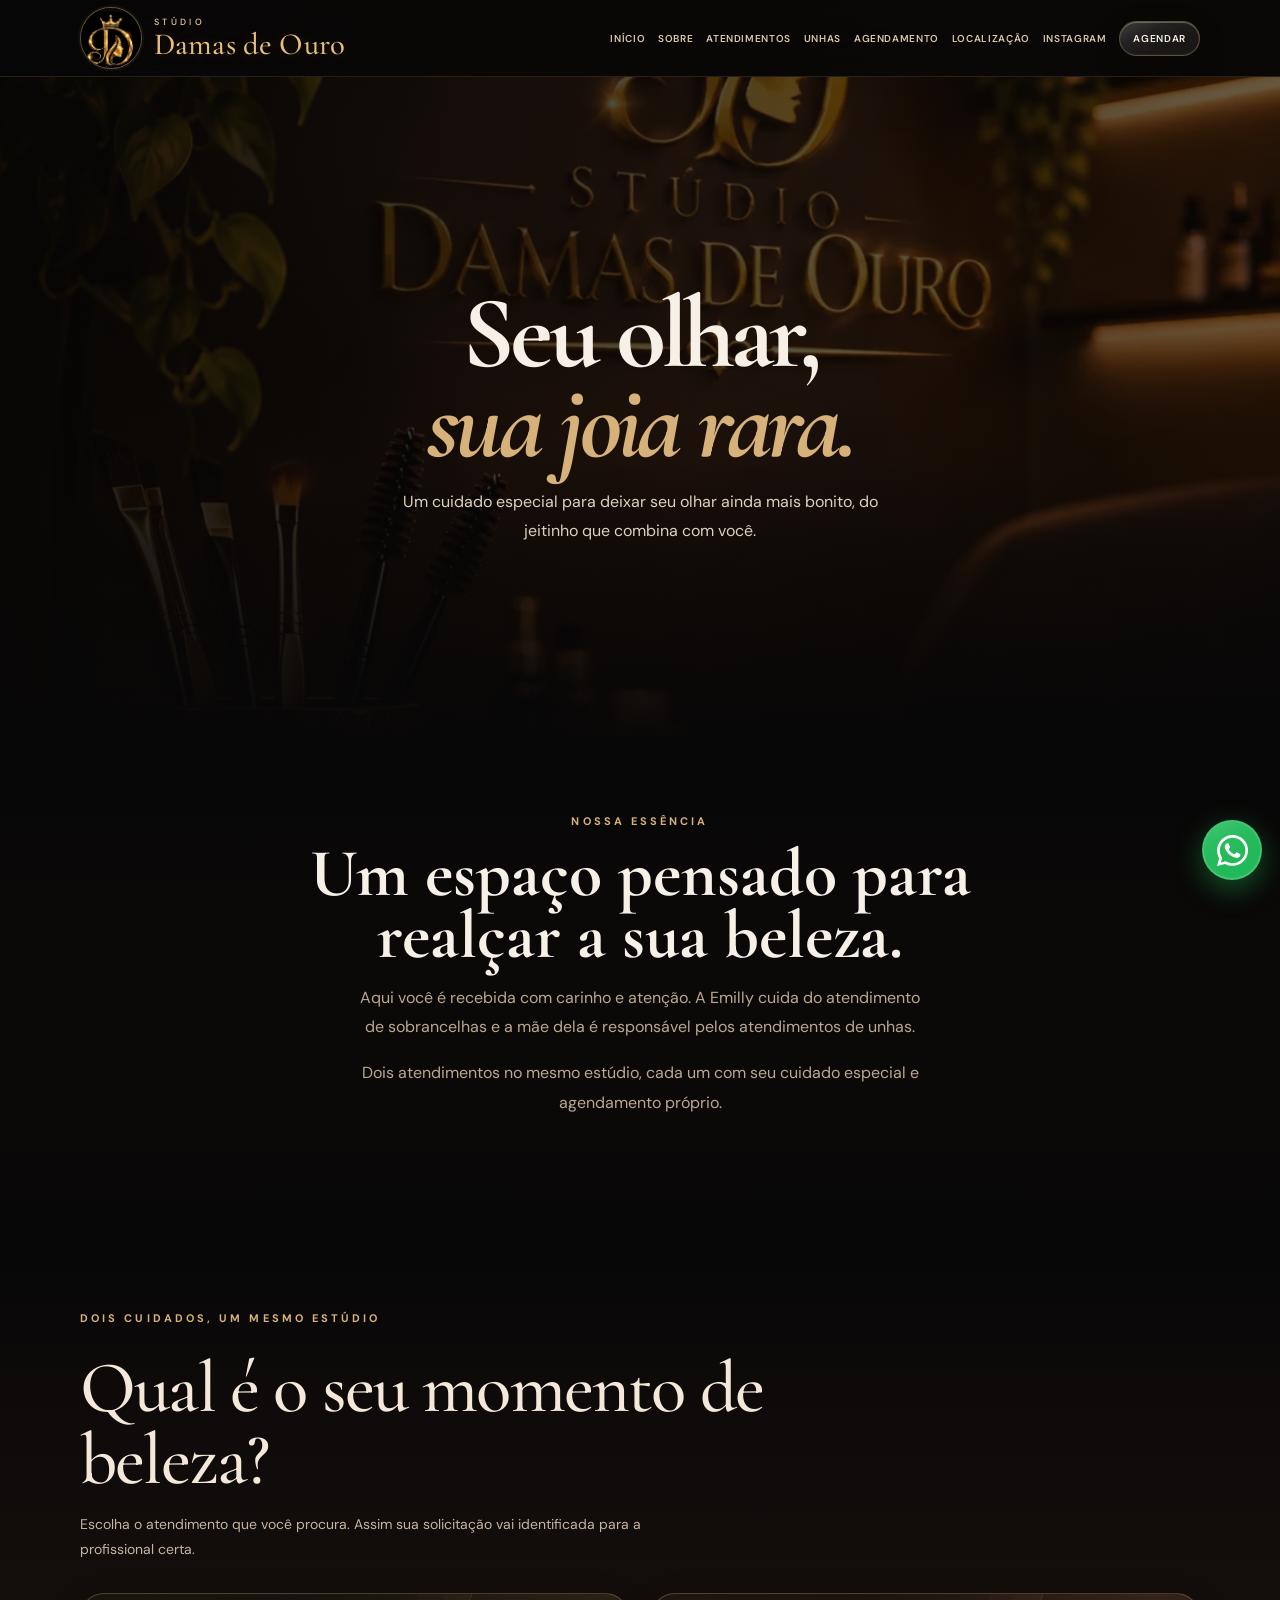
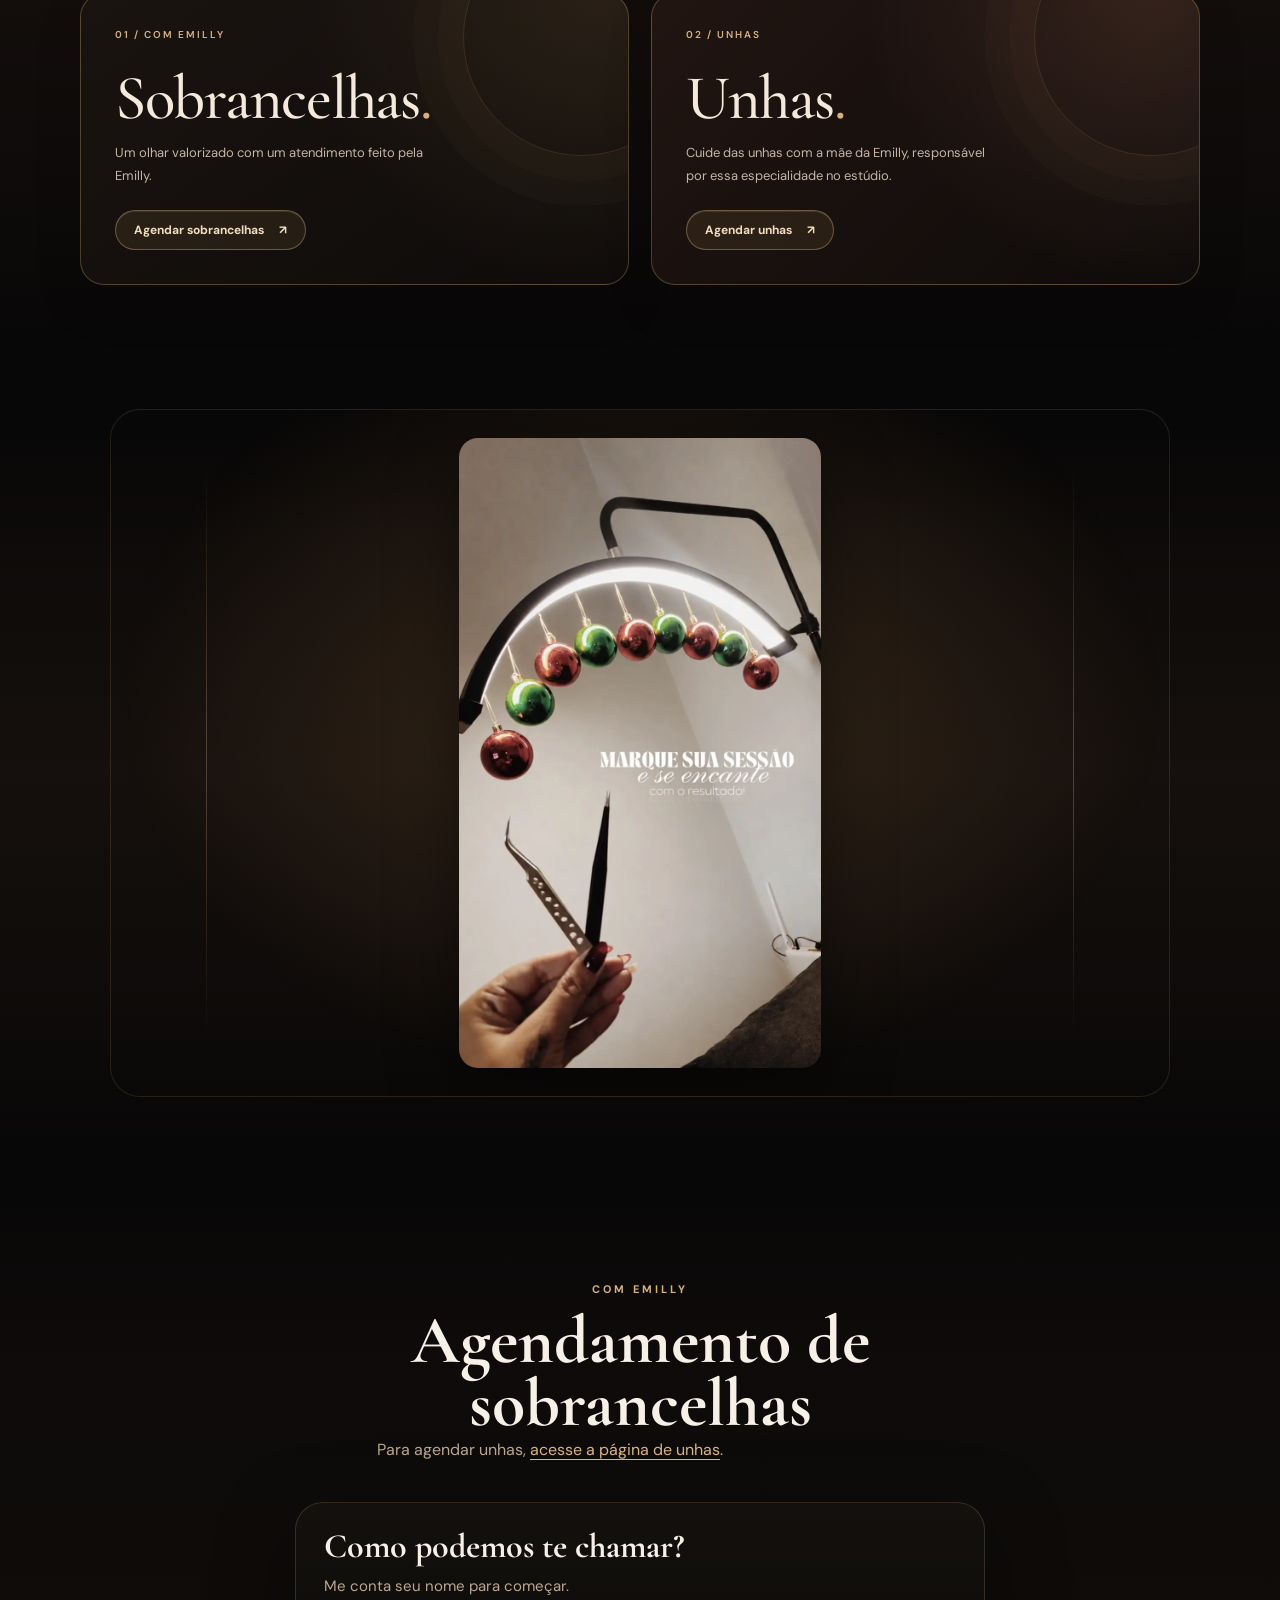
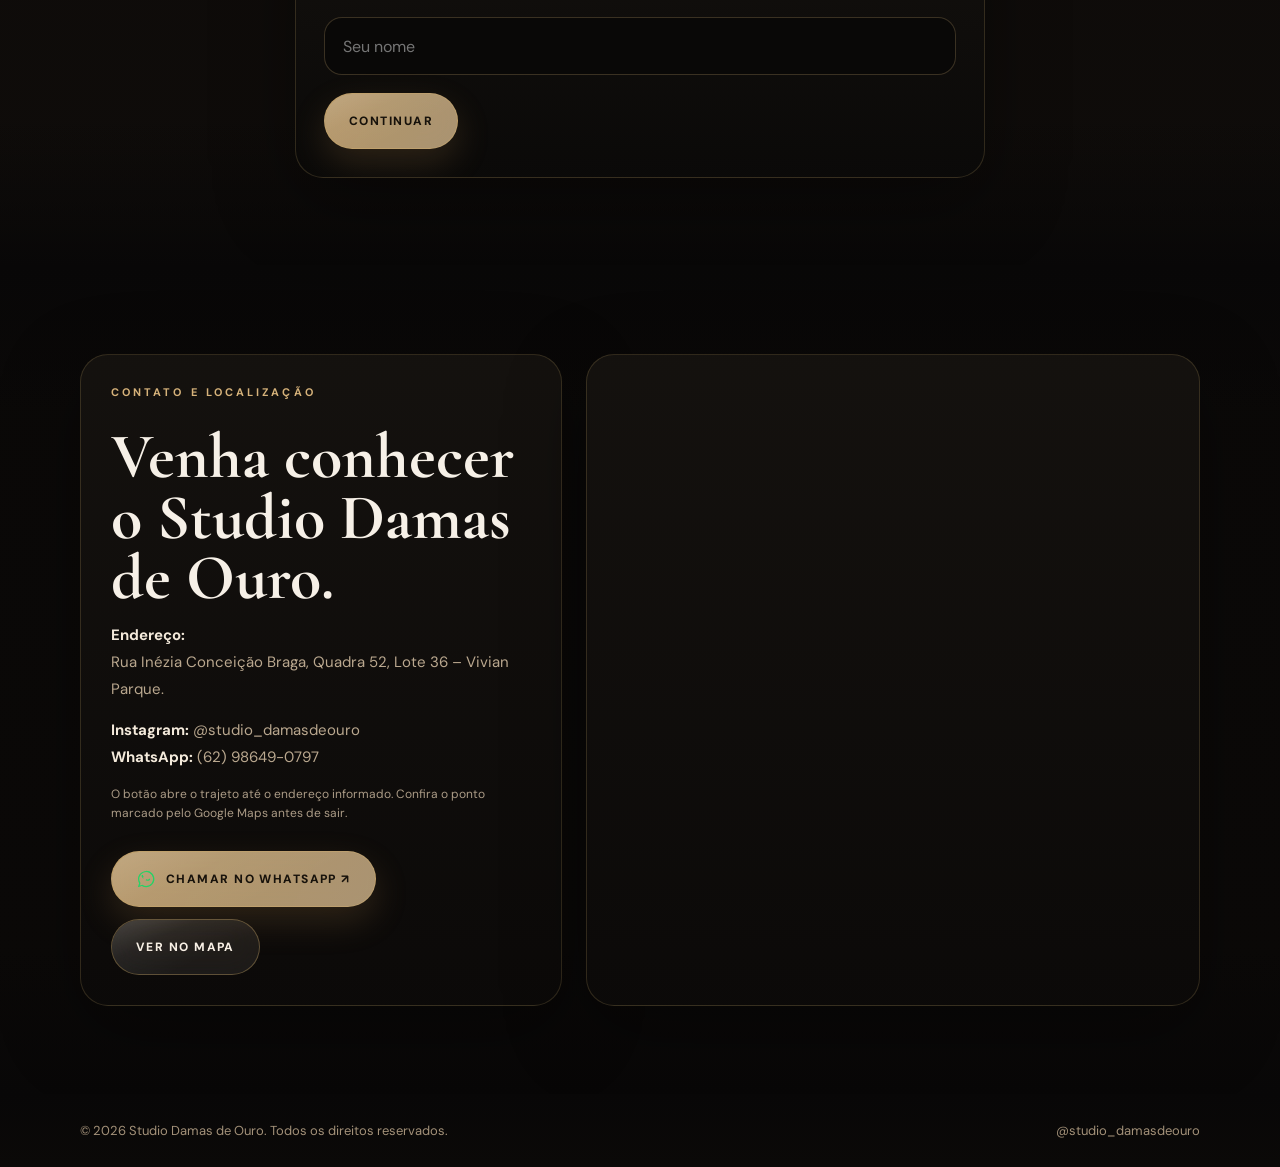
==== index.html @ e9e33ae8 "feat: remover antes e depois e separar sobrancelhas da página de unhas" ====
<!doctype html>
<html lang="pt-BR">
<head>
  <meta charset="utf-8" />
  <meta name="viewport" content="width=device-width, initial-scale=1, viewport-fit=cover" />
  <meta name="theme-color" content="#090807" />
  <meta name="description" content="Studio Damas de Ouro — sobrancelhas, cílios e beleza. Conheça o trabalho e agende pelo WhatsApp." />
  <title>Studio Damas de Ouro</title>
  <link rel="preconnect" href="https://fonts.googleapis.com" />
  <link rel="preconnect" href="https://fonts.gstatic.com" crossorigin />
  <link href="https://fonts.googleapis.com/css2?family=DM+Sans:wght@400;500;600;700;800&family=Cormorant+Garamond:wght@400;500;600;700&display=swap" rel="stylesheet" />
  <style>
    :root{
      --bg:#080707;
      --bg-soft:#110f0d;
      --card:#14110f;
      --card-2:#1a1511;
      --line:rgba(217,181,112,.18);
      --line-strong:rgba(217,181,112,.35);
      --text:#f6f0e7;
      --muted:#baa88f;
      --gold:#d6b27a;
      --gold-strong:#c79a54;
      --success:#25D366;
      --shadow:0 24px 80px rgba(0,0,0,.35);
    }
    *{box-sizing:border-box}
    html{scroll-behavior:smooth;overflow-x:hidden}
    body{
      margin:0;
      overflow-x:hidden;
      color:var(--text);
      background:radial-gradient(circle at top right, rgba(157,112,51,.12), transparent 28%), linear-gradient(180deg, #090807 0%, #0b0908 100%);
      font-family:'DM Sans',system-ui,-apple-system,sans-serif;
      -webkit-font-smoothing:antialiased;
      text-rendering:optimizeLegibility;
    }
    img{display:block;max-width:100%}
    a{text-decoration:none;color:inherit}
    button,input,select{font:inherit}
    button{cursor:pointer}
    iframe{border:0;max-width:100%}
    input{-webkit-appearance:none;appearance:none}
    .wrap{width:min(1120px, calc(100% - 28px));margin:0 auto}
    .section{padding:88px 0;overflow-x:clip}
    .eyebrow{display:inline-block;margin-bottom:14px;color:var(--gold);font-size:11px;letter-spacing:.28em;text-transform:uppercase;font-weight:700}
    h1,h2,h3,.serif{font-family:'Cormorant Garamond',serif}
    h1,h2,h3,p{margin:0}
    .section-head{max-width:760px;margin:0 auto 38px;text-align:center}
    .section-head h2{font-size:clamp(42px,5vw,72px);line-height:.95;letter-spacing:-.02em;margin-bottom:14px}
    .section-head p{color:var(--muted);line-height:1.8;font-size:15px}
    .reveal{opacity:0;transform:translateY(28px);transition:opacity .7s ease, transform .7s ease}
    .reveal.show{opacity:1;transform:none}

    .site-header{position:sticky;top:0;z-index:60;backdrop-filter:blur(16px);background:rgba(8,7,7,.86);border-bottom:1px solid rgba(214,178,122,.1)}
    .nav{min-height:84px;display:flex;align-items:center;justify-content:space-between;gap:18px}
    .brand{display:flex;align-items:center;min-width:0}
    .brand img{width:min(240px, 54vw);height:auto;filter:drop-shadow(0 8px 18px rgba(0,0,0,.35))}
    .nav-links{display:flex;align-items:center;gap:26px;font-size:12px;letter-spacing:.12em;text-transform:uppercase;color:#dbc8ab;flex-wrap:wrap}
    .nav-links a:hover{color:var(--gold)}
    .nav-btn{display:inline-flex;align-items:center;justify-content:center;padding:14px 20px;border-radius:999px;border:1px solid var(--line-strong);background:linear-gradient(135deg, rgba(214,178,122,.16), rgba(214,178,122,.06))}
    .menu-btn{display:none;width:54px;height:54px;border-radius:50%;border:1px solid var(--line-strong);color:var(--gold);background:rgba(214,178,122,.06);font-size:24px;flex:0 0 auto}

    .hero{position:relative;overflow:hidden;padding:44px 0 38px;isolation:isolate}
    .hero::before{content:"";position:absolute;inset:0;background:linear-gradient(90deg, rgba(8,7,7,.96) 0%, rgba(8,7,7,.88) 42%, rgba(8,7,7,.2) 100%);z-index:-1}
    .hero-bg{display:none}
    .hero-grid{min-height:670px;display:grid;grid-template-columns:minmax(0, 1.02fr) minmax(0, .98fr);gap:44px;align-items:center}
    .hero-copy{max-width:660px;min-width:0}
    .hero-copy h1{font-size:clamp(62px,8vw,114px);line-height:.88;letter-spacing:-.045em;margin:12px 0 18px}
    .hero-copy h1 span{font-style:italic;color:var(--gold)}
    .hero-copy p{max-width:500px;color:#ddd1c0;line-height:1.85;font-size:16px}
    .hero-actions{display:flex;gap:14px;flex-wrap:wrap;margin-top:30px}
    .cta{display:inline-flex;align-items:center;justify-content:center;gap:10px;min-height:56px;padding:16px 24px;border-radius:999px;border:1px solid var(--line-strong);background:linear-gradient(135deg, #c69853 0%, #e5c58f 100%);color:#19130d;font-size:12px;letter-spacing:.12em;font-weight:800;text-transform:uppercase;box-shadow:0 14px 35px rgba(198,152,83,.18);transition:transform .2s ease, filter .2s ease}
    .cta:hover{transform:translateY(-2px);filter:brightness(1.03)}
    .cta.outline{background:transparent;color:var(--text);box-shadow:none}
    .hero-card{justify-self:end;width:min(100%, 430px);min-width:0;background:linear-gradient(180deg, rgba(20,17,14,.92), rgba(10,9,8,.94));border:1px solid var(--line);border-radius:28px;padding:26px;box-shadow:var(--shadow)}
    .hero-card img{width:100%;aspect-ratio:4/5;object-fit:cover;border-radius:20px;border:1px solid rgba(214,178,122,.12)}
    .hero-card .meta{margin-top:18px;display:flex;justify-content:space-between;gap:14px;color:#e7d7be;font-size:13px}
    .hero-card .meta strong{display:block;color:var(--gold);font-size:12px;letter-spacing:.16em;text-transform:uppercase}

    .about{padding-top:70px}
    .about-grid{display:grid;grid-template-columns:minmax(0,.92fr) minmax(0,1.08fr);gap:34px;align-items:center}
    .about-media,.about-text,.service-card,.compare-card,.booking-copy,.booking-box,.contact-info,.contact-map{min-width:0}
    .about-media{position:relative;border-radius:30px;overflow:hidden;border:1px solid var(--line);background:linear-gradient(180deg, #15110f, #0f0d0b);min-height:520px;box-shadow:var(--shadow)}
    .about-media::before{display:none}
    .about-media .photo{display:none}
    .about-media .stamp{position:absolute;right:22px;bottom:20px;padding:10px 14px;border-radius:999px;color:#1a130d;background:linear-gradient(135deg, #c69853 0%, #e4c38e 100%);font-size:12px;letter-spacing:.12em;text-transform:uppercase;font-weight:700}
    .about-text h2{font-size:clamp(44px,5.3vw,72px);line-height:.92;margin-bottom:16px}
    .about-text p{color:var(--muted);line-height:1.85;margin-bottom:14px;max-width:560px}
    .pill-row{display:flex;flex-wrap:wrap;gap:10px;margin-top:24px}
    .pill{padding:10px 14px;border-radius:999px;border:1px solid var(--line);background:rgba(214,178,122,.06);color:#e7d7be;font-size:12px}

    .services{background:linear-gradient(180deg, rgba(17,15,13,.8), rgba(12,10,9,.15))}
    .service-grid{display:grid;grid-template-columns:repeat(3,minmax(0,1fr));gap:18px}
    .service-card{border-radius:24px;padding:28px;border:1px solid var(--line);background:linear-gradient(180deg, rgba(21,18,15,.96), rgba(15,12,10,.92));box-shadow:var(--shadow)}
    .service-card .n{color:var(--gold);font-family:'Cormorant Garamond',serif;font-size:40px;line-height:1;margin-bottom:10px}
    .service-card h3{font-size:32px;line-height:.95;margin-bottom:12px}
    .service-card p{color:var(--muted);line-height:1.8;font-size:14px}

    .results{padding-top:94px}
    .compare-grid{display:grid;grid-template-columns:repeat(2,minmax(0,1fr));gap:18px}
    .compare-card{overflow:hidden;border-radius:28px;border:1px solid var(--line);background:linear-gradient(180deg, #15120f, #0d0c0b);box-shadow:var(--shadow)}
    .compare-card figure{margin:0}
    .compare-card img{width:100%;aspect-ratio:4/5;object-fit:cover;object-position:center}
    .compare-label{display:inline-flex;margin:18px 18px 0;padding:8px 14px;border-radius:999px;background:rgba(214,178,122,.1);border:1px solid var(--line);color:var(--gold);font-size:11px;font-weight:700;text-transform:uppercase;letter-spacing:.16em}
    .compare-copy{padding:14px 18px 20px}
    .compare-copy h3{font-size:34px;margin-bottom:8px}
    .compare-copy p{color:var(--muted);line-height:1.7;font-size:14px}

    .booking{background:linear-gradient(180deg, rgba(15,12,10,.6), rgba(15,12,10,.95))}
    .booking-grid{display:grid;grid-template-columns:minmax(0,.9fr) minmax(0,1.1fr);gap:28px;align-items:start}
    .booking-copy{padding:10px 6px 10px 0;align-self:center}
    .booking-copy h2{font-size:clamp(46px,5vw,72px);line-height:.92;margin-bottom:16px}
    .booking-copy p{color:var(--muted);line-height:1.9;max-width:510px;margin-bottom:16px}
    .booking-box{border-radius:28px;border:1px solid var(--line);background:linear-gradient(180deg, rgba(20,17,14,.96), rgba(11,10,9,.94));box-shadow:var(--shadow);padding:28px;overflow:hidden}
    .flow-head{display:flex;flex-wrap:wrap;gap:10px;margin-bottom:18px}
    .flow-chip{padding:8px 12px;border-radius:999px;border:1px solid var(--line);background:rgba(214,178,122,.05);color:#cfbea3;font-size:12px;min-height:36px;display:inline-flex;align-items:center}
    .flow-chip strong{margin-left:6px;color:#fff;font-weight:600}
    .flow-stage{display:none}
    .flow-stage.active{display:block;animation:fadeStage .25s ease}
    @keyframes fadeStage{from{opacity:0;transform:translateY(8px)}to{opacity:1;transform:none}}
    .flow-question{font-size:34px;line-height:.95;margin:0 0 10px}
    .flow-description{color:var(--muted);line-height:1.75;margin-bottom:18px;font-size:15px}
    .field{width:100%;min-height:58px;padding:0 18px;border-radius:18px;border:1px solid rgba(214,178,122,.24);background:#090807;color:#f6f0e7;outline:none}
    .field:focus{border-color:rgba(214,178,122,.55);box-shadow:0 0 0 3px rgba(214,178,122,.1)}
    .option-grid{display:grid;grid-template-columns:1fr;gap:12px}
    .option-btn{width:100%;text-align:left;padding:16px 18px;border-radius:18px;border:1px solid rgba(214,178,122,.18);background:rgba(214,178,122,.04);color:#f6f0e7;transition:.2s}
    .option-btn:hover{transform:translateY(-1px);border-color:rgba(214,178,122,.35)}
    .option-btn.active{border-color:rgba(214,178,122,.56);background:linear-gradient(135deg, rgba(214,178,122,.18), rgba(214,178,122,.08))}
    .option-btn small{display:block;color:var(--muted);margin-top:4px;font-size:13px}
    .flow-actions{display:flex;gap:12px;flex-wrap:wrap;margin-top:18px}
    .mini-btn{display:inline-flex;align-items:center;justify-content:center;min-height:52px;padding:0 18px;border-radius:999px;border:1px solid var(--line-strong);background:transparent;color:var(--text);font-weight:700}
    .summary-box{padding:18px;border-radius:20px;border:1px solid var(--line);background:rgba(214,178,122,.05);display:grid;gap:10px}
    .summary-item{display:flex;justify-content:space-between;gap:10px;border-bottom:1px solid rgba(214,178,122,.08);padding-bottom:8px}
    .summary-item:last-child{border-bottom:0;padding-bottom:0}
    .summary-item span{color:var(--muted)}
    .summary-item strong{text-align:right}
    .help{margin-top:14px;color:#998a77;line-height:1.7;font-size:13px}

    .contact-grid{display:grid;grid-template-columns:minmax(0,.88fr) minmax(0,1.12fr);gap:24px;align-items:stretch}
    .contact-info,.contact-map{border-radius:28px;border:1px solid var(--line);background:linear-gradient(180deg, rgba(21,18,15,.96), rgba(12,10,9,.94));box-shadow:var(--shadow)}
    .contact-info{padding:30px;display:flex;flex-direction:column;justify-content:center;gap:14px}
    .contact-info h2{font-size:clamp(42px,5vw,66px);line-height:.94}
    .contact-info p{color:var(--muted);line-height:1.8;font-size:15px}
    .contact-actions{display:flex;flex-wrap:wrap;gap:12px;margin-top:14px}
    .contact-map{overflow:hidden;min-height:420px}
    .contact-map iframe{width:100%;height:100%;min-height:420px;filter:grayscale(.85) contrast(1.08)}

    .footer{padding:28px 0 calc(28px + env(safe-area-inset-bottom));border-top:1px solid rgba(214,178,122,.12);color:#a39179;font-size:13px}
    .footer-row{display:flex;justify-content:space-between;gap:18px;align-items:center;flex-wrap:wrap}

    .wa-icon{width:20px;height:20px;display:inline-block;flex:0 0 auto}
    .wa-inline{color:var(--success)}
    .floating-wa{position:fixed;right:14px;bottom:calc(16px + env(safe-area-inset-bottom));z-index:70;display:inline-flex;align-items:center;justify-content:center;gap:10px;min-height:56px;max-width:calc(100vw - 28px);padding:0 18px;border-radius:999px;background:linear-gradient(135deg, #c69853 0%, #e5c58f 100%);color:#19130d;font-weight:800;font-size:13px;letter-spacing:.02em;box-shadow:0 18px 40px rgba(198,152,83,.32);animation:pulseGlow 1.55s ease-in-out infinite}
    @keyframes pulseGlow{0%,100%{transform:scale(1);box-shadow:0 16px 35px rgba(198,152,83,.28)}50%{transform:scale(1.045);box-shadow:0 16px 46px rgba(198,152,83,.52)}}

    @media (max-width:980px){
      .hero-grid,.about-grid,.booking-grid,.contact-grid,.service-grid,.compare-grid{grid-template-columns:1fr}
      .hero-card{justify-self:start;width:min(100%,430px)}
      .about-media{min-height:440px}
      .about-media .photo{inset:30px}
    }
    @media (max-width:760px){
      .wrap{width:min(1120px, calc(100% - 22px))}
      .section{padding:68px 0}
      .nav{min-height:74px}
      .brand img{width:min(210px, 64vw)}
      .menu-btn{display:inline-flex;align-items:center;justify-content:center}
      .nav-links{display:none;position:absolute;top:100%;left:0;right:0;padding:18px 14px 20px;flex-direction:column;align-items:stretch;gap:10px;background:rgba(9,8,7,.98);border-bottom:1px solid rgba(214,178,122,.14)}
      .nav-links.open{display:flex}
      .nav-links a,.nav-btn{padding:14px 16px;border-radius:16px;background:rgba(214,178,122,.05);border:1px solid rgba(214,178,122,.08)}
      .hero{padding-top:20px}
      .hero::before{background:linear-gradient(180deg, rgba(8,7,7,.8) 0%, rgba(8,7,7,.88) 34%, rgba(8,7,7,.96) 100%)}
      .hero-bg{background-position:center 34%;filter:brightness(.38) saturate(.65)}
      .hero-grid{min-height:auto;gap:22px;padding:18px 0 46px}
      .hero-copy h1{font-size:clamp(52px, 14vw, 72px)}
      .hero-copy p{font-size:15px}
      .hero-actions{margin-top:22px;padding-bottom:26px}
      .cta{width:100%}
      .hero-card{padding:18px;border-radius:22px}
      .section-head{margin-bottom:28px}
      .section-head h2,.about-text h2,.booking-copy h2,.contact-info h2{font-size:clamp(40px, 12vw, 58px)}
      .service-card{padding:24px}
      .compare-copy h3{font-size:30px}
      .booking-box,.contact-info{padding:20px 16px}
      .flow-question{font-size:30px}
      .flow-actions{flex-direction:column}
      .mini-btn,.flow-actions .cta{width:100%}
      .contact-map,.contact-map iframe{min-height:330px}
      .footer{padding-bottom:100px}
      .floating-wa{min-height:52px;font-size:12px;padding:0 16px;right:10px;bottom:calc(14px + env(safe-area-inset-bottom))}
    }
    @media (prefers-reduced-motion: reduce){
      html{scroll-behavior:auto}
      .reveal{opacity:1;transform:none;transition:none}
      .floating-wa{animation:none}
      .cta,.option-btn{transition:none}
      .flow-stage.active{animation:none}
    }
  </style>

<style>
.hero{background:radial-gradient(ellipse at 78% 30%,rgba(194,145,75,.12),transparent 55%),#080707}
.hero::before{display:none}
.hero-grid{grid-template-columns:minmax(0,1fr);min-height:580px;max-width:880px;justify-content:center;text-align:center;margin:0 auto}
.hero-copy{margin:0 auto;max-width:780px}
.hero-copy p{margin:0 auto}
.hero-actions{justify-content:center}
.about-grid{grid-template-columns:minmax(0,1fr);max-width:760px;margin:0 auto}
.about-text{text-align:center}.about-text p{margin:0 auto 16px}
.booking-grid{grid-template-columns:minmax(0,1fr);max-width:690px;margin:0 auto;gap:20px}
.booking-copy{padding:0;text-align:center}
.booking-copy h2{margin:0;font-size:clamp(46px,6vw,68px)}
.floating-wa{width:60px;height:60px;min-height:60px;max-width:none;padding:0;border-radius:50%;right:18px;bottom:calc(20px + env(safe-area-inset-bottom))}
.floating-wa .wa-icon{width:29px;height:29px}
@media(max-width:760px){
.hero-grid{min-height:520px;padding:44px 0 76px}
.hero-actions{padding-bottom:0}
.booking-grid{gap:12px}
.floating-wa{width:56px;height:56px;min-height:56px;right:14px;bottom:calc(18px + env(safe-area-inset-bottom))}
}
</style>
<link rel="stylesheet" href="hero.css?v=1" />
<style id="whatsapp-floating-green">
.floating-wa{background:#25D366!important;color:#fff!important;width:60px!important;height:60px!important;min-height:60px!important;max-width:60px!important;padding:0!important;border-radius:50%!important;border:2px solid rgba(255,255,255,.16)!important;box-shadow:0 9px 28px rgba(37,211,102,.36)!important;animation:whatsappGreenPulse 2s ease-in-out infinite!important;gap:0!important}
.floating-wa .wa-icon{width:31px!important;height:31px!important;display:block!important;fill:#fff!important}
@keyframes whatsappGreenPulse{0%,100%{transform:scale(1);box-shadow:0 8px 20px rgba(37,211,102,.28)}50%{transform:scale(1.06);box-shadow:0 8px 34px rgba(37,211,102,.58)}}
@media(prefers-reduced-motion:reduce){.floating-wa{animation:none!important}}
</style><style id="service-picker-visuals">
.option-btn.option-photo{display:flex;align-items:center;gap:15px;padding:10px;min-height:116px}
.service-thumb{display:block;width:94px;height:94px;border-radius:14px;object-fit:cover;object-position:center 40%;flex:0 0 94px;background:#221a14;border:1px solid rgba(214,178,122,.19)}
.option-copy{display:block;flex:1;min-width:0}
.option-copy strong{display:block;font-size:16px;line-height:1.35;font-weight:600;letter-spacing:0}
.option-btn .option-copy small{display:block;margin-top:6px;line-height:1.5;color:var(--muted);font-size:12px}
.option-check{display:inline-flex;align-items:center;justify-content:center;flex:0 0 24px;width:24px;height:24px;border-radius:50%;background:#cda66c;color:#130f0a;font-weight:800;font-size:14px;opacity:0;transform:scale(.7);transition:opacity .2s ease,transform .2s ease}
.option-btn.active .option-check{opacity:1;transform:scale(1)}
.option-other{display:flex;align-items:center;gap:12px}
.custom-service{margin-top:14px;padding:14px;border-radius:18px;border:1px solid var(--line);background:#100d0a}
.custom-service[hidden]{display:none}
.custom-service label{display:block;color:#e7cfaa;font-size:13px;margin-bottom:10px}
.custom-service textarea{display:block;resize:vertical;min-height:84px;width:100%;background:#090807;border:1px solid rgba(214,178,122,.24);border-radius:13px;padding:12px;color:var(--text);font:inherit;outline:none}
.custom-service textarea:focus{border-color:var(--gold)}
.custom-service small{display:block;margin-top:8px;color:var(--muted);font-size:12px;line-height:1.5}
@media(max-width:420px){.option-btn.option-photo{gap:10px}.service-thumb{width:78px;height:88px;flex-basis:78px}.option-copy strong{font-size:14px}.option-btn .option-copy small{font-size:11px}.option-check{flex-basis:21px;width:21px;height:21px}}
</style><style id="session-banner-style">
.session-showcase{padding:24px 0 92px;background:linear-gradient(180deg,#0a0807 0%,#14100d 55%,#0b0908 100%);overflow:hidden}
.session-frame{position:relative;display:flex;align-items:center;justify-content:center;max-width:1060px;margin:0 auto;padding:28px;background:radial-gradient(ellipse at 50% 42%,rgba(190,134,77,.22),transparent 70%);border:1px solid rgba(214,178,122,.14);border-radius:30px;overflow:hidden}
.session-frame:before,.session-frame:after{content:"";position:absolute;width:1px;top:8%;bottom:8%;background:linear-gradient(transparent,rgba(214,178,122,.32),transparent)}
.session-frame:before{left:9%}.session-frame:after{right:9%}
.session-photo{display:block;position:relative;z-index:1;width:auto;max-width:100%;height:min(630px,70vw);object-fit:contain;border-radius:19px;box-shadow:0 22px 70px rgba(0,0,0,.48)}
.session-frame.reveal.show .session-photo{animation:sessionReveal 1.3s both cubic-bezier(.22,.72,.2,1)}
@keyframes sessionReveal{from{opacity:.6;transform:scale(1.035)}to{opacity:1;transform:scale(1)}}
@media(max-width:760px){.session-showcase{padding:0 0 62px}.session-frame{padding:9px;border-radius:23px}.session-frame:before,.session-frame:after{display:none}.session-photo{width:100%;height:auto;border-radius:17px}}
@media(prefers-reduced-motion:reduce){.session-frame.reveal.show .session-photo{animation:none}}
</style><style id="header-compact-2026">
/* Emblema circular com a marca inteira visível */
.site-header{background:rgba(9,8,8,.92);border-bottom:1px solid rgba(214,178,122,.15)}
.site-header .nav{max-width:1120px;min-height:106px;gap:22px}
.site-header .brand{width:116px;height:116px;flex:0 0 116px;display:flex;align-items:center;justify-content:center;border:1px solid rgba(214,178,122,.30);background:#050505;border-radius:50%;padding:12px;overflow:hidden;box-shadow:0 4px 22px rgba(0,0,0,.18)}
.site-header .brand img{width:100%;height:100%;max-width:100%;object-fit:contain;object-position:center;filter:none}
.site-header .nav-links{gap:clamp(10px,1.25vw,19px);flex-wrap:nowrap;font-size:10px;letter-spacing:.075em;white-space:nowrap}
.site-header .nav-links .nav-btn{padding:12px 17px;min-height:39px;font-size:10px}
@media(max-width:1160px){
.site-header .nav-links{display:none;position:absolute;top:100%;left:0;right:0;background:rgba(9,8,7,.98);padding:20px 24px;flex-direction:column;gap:8px;align-items:stretch;white-space:normal;max-height:calc(100dvh - 94px);overflow-y:auto}
.site-header .nav-links.open{display:flex}
.site-header .nav-links a{display:block;padding:13px 15px;border:1px solid rgba(214,178,122,.10);border-radius:12px;background:rgba(214,178,122,.04)}
.site-header .nav-links .nav-btn{display:flex}
.site-header .menu-btn{display:inline-flex;align-items:center;justify-content:center;width:46px;height:46px}
.site-header .nav{min-height:94px}
.site-header .brand{width:88px;height:88px;flex-basis:88px;padding:8px}
}
@media(max-width:760px){
.site-header .nav{min-height:83px}
.site-header .brand{width:78px;height:78px;flex-basis:78px;padding:7px}
.site-header .menu-btn{width:43px;height:43px;font-size:21px}
.site-header .nav-links{max-height:calc(100dvh - 83px)}
}
</style><style id="expo-glass-and-fade">
/* Superfícies vítreas com reflexo e profundidade, preservando o verde do WhatsApp */
:where(.cta,.nav-btn,.mini-btn,.option-btn,.menu-btn,.flow-chip,.floating-wa){position:relative;isolation:isolate;overflow:hidden;backdrop-filter:blur(17px) saturate(1.5);-webkit-backdrop-filter:blur(17px) saturate(1.5);border:1px solid rgba(255,236,197,.27);box-shadow:inset 0 1px 0 rgba(255,255,255,.27),inset 0 -1px 0 rgba(255,255,255,.04),0 10px 28px rgba(0,0,0,.22);transition:transform .25s ease,box-shadow .25s ease,border-color .25s ease}
:where(.cta,.nav-btn,.mini-btn,.option-btn,.menu-btn,.flow-chip,.floating-wa)::before{content:"";position:absolute;inset:0;border-radius:inherit;pointer-events:none;background:linear-gradient(155deg,rgba(255,255,255,.23) 0%,rgba(255,255,255,.06) 33%,transparent 66%);opacity:.72;z-index:-1}
:where(.cta,.nav-btn,.mini-btn,.option-btn,.menu-btn):hover{transform:translateY(-2px);border-color:rgba(255,232,190,.6);box-shadow:inset 0 1px 0 rgba(255,255,255,.38),0 14px 32px rgba(0,0,0,.32)}
.cta{background:linear-gradient(120deg,rgba(214,178,122,.84),rgba(231,201,155,.72));color:#17120b}
.cta.outline,.mini-btn,.nav-btn,.menu-btn{background:rgba(255,255,255,.07);color:#f8f0e5}
.option-btn{background:rgba(255,255,255,.065)}
.option-btn.active{background:linear-gradient(110deg,rgba(214,178,122,.24),rgba(255,255,255,.07));border-color:rgba(214,178,122,.72)}
.floating-wa{background:rgba(37,211,102,.88)!important;color:white!important}
.hero{position:relative;isolation:isolate}
.hero::after{content:"";pointer-events:none;position:absolute;left:0;right:0;bottom:-1px;height:clamp(140px,25vh,330px);background:linear-gradient(to bottom,rgba(8,7,7,0),rgba(8,7,7,.7) 63%,#080707 100%);z-index:0}
.hero .hero-grid{position:relative;z-index:1}
#sobre{background:linear-gradient(to bottom,#080707,#0b0908 240px)}
@media(prefers-reduced-motion:reduce){:where(.cta,.nav-btn,.mini-btn,.option-btn,.menu-btn){transition:none}}
</style><style id="damas-header-refinement-v3">
/* Símbolo central, círculo proporcional e cabeçalho mais leve. */
.site-header{background:rgba(8,7,7,.82)!important;backdrop-filter:blur(18px) saturate(1.25)!important;-webkit-backdrop-filter:blur(18px) saturate(1.25)!important}
.site-header .wrap.nav{max-width:1200px!important;min-height:76px!important;gap:20px!important;padding-top:4px!important;padding-bottom:4px!important}
.site-header a.brand{position:relative!important;width:72px!important;height:72px!important;min-width:72px!important;flex:0 0 72px!important;max-width:72px!important;border-radius:50%!important;border:1px solid rgba(220,181,106,.48)!important;overflow:hidden!important;background:#050505!important;padding:0!important;box-sizing:border-box!important;display:block!important;box-shadow:0 0 0 2px rgba(220,181,106,.07),0 5px 20px rgba(0,0,0,.18)!important}
.site-header a.brand img{position:absolute!important;display:block!important;max-width:none!important;width:228%!important;height:auto!important;min-height:0!important;top:0!important;left:50%!important;transform:translateX(-50%)!important;object-fit:initial!important;object-position:initial!important;filter:none!important;border:0!important;border-radius:0!important}
.site-header .nav-links{gap:clamp(8px,1vw,16px)!important;font-size:10px!important;letter-spacing:.065em!important;white-space:nowrap!important}
.site-header .nav-links a{font-weight:600}
.site-header .nav-links .nav-btn{min-height:35px!important;padding:9px 13px!important;font-size:10px!important;white-space:nowrap!important}
@media(max-width:1160px){
.site-header .wrap.nav{min-height:67px!important}
.site-header a.brand{width:62px!important;height:62px!important;min-width:62px!important;max-width:62px!important;flex-basis:62px!important}
.site-header .menu-btn{width:39px!important;height:39px!important;font-size:19px!important}
.site-header .nav-links{gap:7px!important;max-height:calc(100dvh - 67px)!important;padding:13px 16px!important}
.site-header .nav-links a{padding:11px 13px!important}
}
@media(max-width:760px){
.site-header .wrap.nav{min-height:62px!important}
.site-header a.brand{width:56px!important;height:56px!important;min-width:56px!important;max-width:56px!important;flex-basis:56px!important}
.site-header .menu-btn{width:36px!important;height:36px!important;font-size:18px!important}
.site-header .nav-links{max-height:calc(100dvh - 62px)!important}
}
</style><style id="damas-all-sections-fade">
/* Transições contínuas: evita divisões retas sem desfocar fotografias nem textos. */
main > section{position:relative;isolation:isolate}
main > section:not(.hero)::before,
main > section:not(.hero)::after{
content:"";position:absolute;left:0;right:0;pointer-events:none;z-index:0;
height:clamp(68px,12vw,150px)
}
main > section:not(.hero)::before{top:-1px;background:linear-gradient(to bottom,#080707 0%,rgba(8,7,7,.76) 27%,rgba(8,7,7,0) 100%)}
main > section:not(.hero)::after{bottom:-1px;background:linear-gradient(to top,#080707 0%,rgba(8,7,7,.68) 24%,rgba(8,7,7,0) 100%)}
main > section:not(.hero)> .wrap{position:relative;z-index:1}
main > section.hero::after{height:clamp(130px,22vw,280px)!important;background:linear-gradient(to bottom,transparent 0%,rgba(8,7,7,.52) 50%,#080707 100%)!important}
main > section.session-showcase{background:linear-gradient(180deg,#080707 0%,#15100d 48%,#080707 100%)}
footer.footer{position:relative;background:linear-gradient(to bottom,#080707,#0b0908);border-top:0}
@media(max-width:760px){
main > section:not(.hero)::before,main > section:not(.hero)::after{height:72px}
main > section.hero::after{height:150px!important}
}
</style><style id="damas-brand-lettering">
.site-header a.brand{
  display:inline-flex!important;align-items:center!important;justify-content:flex-start!important;
  gap:12px!important;position:relative!important;overflow:visible!important;
  width:auto!important;max-width:none!important;min-width:0!important;height:auto!important;
  flex:0 1 auto!important;border:0!important;border-radius:0!important;
  padding:0!important;background:transparent!important;box-shadow:none!important;
}
.site-header .brand-emblem{
  display:block;position:relative;overflow:hidden;flex:0 0 62px;
  width:62px;height:62px;border-radius:50%;background:#050505;
  border:1px solid rgba(220,181,106,.45);box-shadow:0 0 0 2px rgba(220,181,106,.06);
}
.site-header a.brand .brand-emblem img{
  position:absolute!important;display:block!important;width:228%!important;
  height:auto!important;max-width:none!important;min-height:0!important;
  left:50%!important;top:0!important;transform:translateX(-50%)!important;
  object-fit:initial!important;filter:none!important;border:0!important;
}
.site-header .brand-lettering{display:flex;flex-direction:column;gap:1px;min-width:0;white-space:nowrap}
.site-header .brand-overline{font:500 9px/1.4 'DM Sans',sans-serif;letter-spacing:.37em;color:#e8cf9f}
.site-header .brand-name{
  font:500 clamp(23px,2.4vw,31px)/1.02 'Cormorant Garamond',Georgia,serif;
  letter-spacing:.005em;color:#e6be7b;text-shadow:0 1px 15px rgba(221,173,91,.17)
}
@media(max-width:1160px){
  .site-header .brand-emblem{flex-basis:55px;width:55px;height:55px}
  .site-header a.brand{gap:10px!important}
}
@media(max-width:760px){
  .site-header .brand-emblem{flex-basis:47px;width:47px;height:47px}
  .site-header a.brand{gap:9px!important}
  .site-header .brand-name{font-size:clamp(20px,5.4vw,25px)}
  .site-header .brand-overline{font-size:8px;letter-spacing:.31em}
}
@media(max-width:360px){
  .site-header .brand-emblem{flex-basis:42px;width:42px;height:42px}
  .site-header .brand-name{font-size:19px}
  .site-header a.brand{gap:7px!important}
}
</style><style id="time-picker-studio">
.times-example-note{font-size:13px;line-height:1.65;color:#d2b98f;background:rgba(214,178,122,.075);border:1px solid rgba(214,178,122,.19);padding:12px 14px;border-radius:14px;margin:10px 0 22px}
.time-period{display:block;font-size:12px;font-weight:600;letter-spacing:.12em;text-transform:uppercase;color:#d4b782;margin:18px 0 10px}
.time-grid{display:grid;grid-template-columns:repeat(3,minmax(0,1fr));gap:10px}
.time-option{display:flex;align-items:center;justify-content:center;padding:12px 8px;min-height:52px;border-radius:15px;border:1px solid rgba(229,195,139,.32);background:rgba(255,255,255,.055);color:#f7eede;font-size:15px;font-weight:600;font-variant-numeric:tabular-nums;cursor:pointer;backdrop-filter:blur(15px) saturate(1.4);-webkit-backdrop-filter:blur(15px) saturate(1.4);box-shadow:inset 0 1px rgba(255,255,255,.10);transition:background .2s,border-color .2s,transform .2s}
.time-option:hover{border-color:rgba(226,184,111,.75);transform:translateY(-1px)}
.time-option.selected{color:#1b140c;background:linear-gradient(125deg,#c69c5f,#ead0a3);border-color:#efd5a8;box-shadow:0 8px 28px rgba(205,164,100,.18)}
.time-option:focus-visible{outline:2px solid #ecd1a3;outline-offset:3px}
@media(max-width:400px){.time-grid{gap:8px}.time-option{font-size:14px;padding:10px 5px}}
@media(prefers-reduced-motion:reduce){.time-option{transition:none}}
</style><style id="damas-specialties-page">
.studio-specialties{background:linear-gradient(180deg,#080707 0%,#130e0c 48%,#080707 100%);padding:85px 0 100px}
.specialties-head{max-width:710px;margin:0 0 32px}
.specialties-head h2{font:500 clamp(43px,5.7vw,74px)/.98 'Cormorant Garamond',Georgia,serif;letter-spacing:-.025em;color:#f4e8d9;margin:14px 0 16px}
.specialties-head p{font-size:14px;color:#c7b3a0;max-width:600px;line-height:1.75}
.specialties-grid{display:grid;grid-template-columns:repeat(2,minmax(0,1fr));gap:22px}
.specialty-card{position:relative;isolation:isolate;display:flex;flex-direction:column;align-items:flex-start;min-height:285px;padding:34px;border:1px solid rgba(225,185,124,.28);border-radius:24px;background:radial-gradient(circle at 95% 0,rgba(202,155,90,.12),transparent 50%),linear-gradient(145deg,#1a1410,#0e0b0a);overflow:hidden;box-shadow:0 20px 50px rgba(0,0,0,.12)}
.specialty-card::before{content:"";pointer-events:none;position:absolute;right:-72px;top:-75px;width:235px;height:235px;border:1px solid rgba(213,169,102,.16);border-radius:50%;box-shadow:0 0 0 25px rgba(218,164,105,.025),0 0 0 50px rgba(218,164,105,.025)}
.specialty-index{font:600 10px/1.3 'DM Sans',sans-serif;letter-spacing:.20em;color:#d7b37e}
.specialty-card h3{font:500 clamp(40px,4.9vw,65px)/1 'Cormorant Garamond',Georgia,serif;margin:26px 0 12px;letter-spacing:-.02em;color:#f4e9db}
.specialty-dot{color:#d7af77}
.specialty-card p{max-width:310px;color:#c4b4a6;font-size:13px;line-height:1.75;margin:0 0 23px}
.specialty-cta{display:inline-flex;align-items:center;gap:15px;margin-top:auto;border:1px solid rgba(235,198,145,.34);border-radius:40px;padding:11px 18px;color:#f1dcc0;font-size:12px;font-weight:700;background:rgba(220,181,112,.095);backdrop-filter:blur(18px);-webkit-backdrop-filter:blur(18px);box-shadow:inset 0 1px rgba(255,255,255,.10);transition:transform .22s,border-color .22s}
.specialty-cta:hover{transform:translateY(-2px);border-color:rgba(235,198,145,.8)}
.specialty-card.specialty-nails{background:radial-gradient(circle at 92% 0,rgba(188,118,92,.19),transparent 50%),linear-gradient(135deg,#211511,#0e0b0a)}
@media(max-width:750px){.studio-specialties{padding:65px 0 75px}.specialties-grid{grid-template-columns:1fr;gap:15px}.specialty-card{min-height:230px;padding:25px}.specialty-card h3{font-size:49px;margin:18px 0 9px}.specialties-head h2{font-size:49px}}
@media(prefers-reduced-motion:reduce){.specialty-cta{transition:none}}
</style></head>
<body>
  <header class="site-header">
    <nav class="wrap nav" aria-label="Navegação principal">
      <a href="#inicio" class="brand" aria-label="Studio Damas de Ouro - ir para o início">
        <span class="brand-emblem" aria-hidden="true"><img src="[data-uri]" alt="Logotipo Studio Damas de Ouro" /></span>
        <span class="brand-lettering"><span class="brand-overline">STÚDIO</span><span class="brand-name">Damas de Ouro</span></span>
      </a>
      <button class="menu-btn" id="menuBtn" aria-label="Abrir menu" aria-expanded="false">☰</button>
      <div class="nav-links" id="navLinks">
        <a href="#inicio">Início</a>
        <a href="#sobre">Sobre</a>
        <a href="#especialidades">Atendimentos</a>
        <a href="/unhas.html">Unhas</a>
        <a href="#agendamento">Agendamento</a>
        <a href="#localizacao">Localização</a>
        <a href="https://www.instagram.com/studio_damasdeouro/" target="_blank" rel="noopener noreferrer">Instagram</a>
        <a class="nav-btn" href="#agendamento">Agendar</a>
      </div>
    </nav>
  </header>

  <main>
    <section class="hero" id="inicio">
      
      <div class="wrap hero-grid">
        <div class="hero-copy reveal">
          
          <h1>Seu olhar,<br><span>sua joia rara.</span></h1>
          <p>Um cuidado especial para deixar seu olhar ainda mais bonito, do jeitinho que combina com você.</p>
          
        </div>
      </div>
    </section>

    <section class="section about" id="sobre">
      <div class="wrap about-grid">
<div class="about-text reveal">
          <span class="eyebrow">Nossa essência</span>
          <h2>Um espaço pensado para realçar a sua beleza.</h2>
          <p>Aqui você é recebida com carinho e atenção. A Emilly cuida do atendimento de sobrancelhas e a mãe dela é responsável pelos atendimentos de unhas.</p>
          <p>Dois atendimentos no mesmo estúdio, cada um com seu cuidado especial e agendamento próprio.</p>
        </div>
      </div>
    </section>

    <section class="section studio-specialties" id="especialidades" aria-labelledby="specialties-title">
      <div class="wrap">
        <div class="specialties-head reveal">
          <span class="eyebrow">Dois cuidados, um mesmo estúdio</span>
          <h2 id="specialties-title">Qual é o seu momento de beleza?</h2>
          <p>Escolha o atendimento que você procura. Assim sua solicitação vai identificada para a profissional certa.</p>
        </div>
        <div class="specialties-grid">
          <article class="specialty-card specialty-brows reveal">
            <span class="specialty-index">01 / COM EMILLY</span>
            <h3>Sobrancelhas<span class="specialty-dot">.</span></h3>
            <p>Um olhar valorizado com um atendimento feito pela Emilly.</p>
            <a class="specialty-cta" href="#agendamento">Agendar sobrancelhas <span aria-hidden="true">↗</span></a>
          </article>
          <article class="specialty-card specialty-nails reveal">
            <span class="specialty-index">02 / UNHAS</span>
            <h3>Unhas<span class="specialty-dot">.</span></h3>
            <p>Cuide das unhas com a mãe da Emilly, responsável por essa especialidade no estúdio.</p>
            <a class="specialty-cta" href="/unhas.html">Agendar unhas <span aria-hidden="true">↗</span></a>
          </article>
        </div>
      </div>
    </section>

    <section class="session-showcase" aria-label="Convite para agendar seu atendimento">
      <div class="wrap">
        <figure class="session-frame reveal">
          <img class="session-photo" src="[data-uri]" alt="Convite do estúdio: Marque sua sessão e se encante com o resultado, com instrumentos de beleza e iluminação profissional" loading="lazy" decoding="async">
        </figure>
      </div>
    </section>

    <section class="section booking" id="agendamento">
      <div class="wrap booking-grid">
        <div class="booking-copy reveal"><span class="eyebrow">Com Emilly</span><h2>Agendamento de sobrancelhas</h2><p>Para agendar unhas, <a href="/unhas.html" style="color:#dcb77e;text-decoration:underline;text-underline-offset:4px">acesse a página de unhas</a>.</p></div>
<div class="booking-box reveal" id="bookingFlow">
<div class="flow-stage active" data-step="0">
            <h3 class="flow-question">Como podemos te chamar?</h3>
            <p class="flow-description">Me conta seu nome para começar.</p>
            <input class="field" id="nome" type="text" placeholder="Seu nome" autocomplete="name" maxlength="80">
            <div class="flow-actions">
              <button class="cta" type="button" id="nextNome">Continuar</button>
            </div>
          </div>

          <div class="flow-stage" data-step="1">
            <h3 class="flow-question">O que você gostaria de fazer?</h3>
            <p class="flow-description">Escolha o procedimento com a Emilly.</p>
            <div class="option-grid" id="serviceOptions">
              <button class="option-btn option-photo" type="button" data-value="Design de sobrancelhas" aria-pressed="false">
                <img class="service-thumb" data-service-example="antes" alt="Imagem ilustrativa de procedimento profissional de design de sobrancelhas" loading="lazy">
                <span class="option-copy"><strong>Design de sobrancelhas</strong><small>Para valorizar o formato natural das suas sobrancelhas.</small></span>
                <span class="option-check" aria-hidden="true">✓</span>
              </button>
              <button class="option-btn option-photo" type="button" data-value="Volume brasileiro brow" aria-pressed="false">
                <img class="service-thumb" data-service-example="depois" alt="Imagem ilustrativa de olhar com sobrancelhas marcadas e cílios destacados" loading="lazy">
                <span class="option-copy"><strong>Volume brasileiro brow</strong><small>Para quem gosta de um olhar com mais destaque.</small></span>
                <span class="option-check" aria-hidden="true">✓</span>
              </button>
              <button class="option-btn option-other" type="button" data-value="Outro procedimento" aria-pressed="false">
                <span class="option-copy"><strong>Outro procedimento</strong><small>Quer algo diferente? Escolha esta opção e conte o que você procura.</small></span>
                <span class="option-check" aria-hidden="true">✓</span>
              </button>
            </div>
            <div id="customServiceWrap" class="custom-service" hidden>
              <label for="customServiceText">Conte pra gente o que você gostaria de fazer</label>
              <textarea id="customServiceText" maxlength="220" rows="3" placeholder="Ex.: queria saber se vocês fazem outro tipo de procedimento..."></textarea>
              <small>Essa mensagem vai junto no WhatsApp para o estúdio.</small>
            </div>
            <div class="flow-actions">
              <button class="mini-btn" type="button" data-back>Voltar</button>
              <button class="cta" type="button" id="nextServico">Continuar</button>
            </div>
          </div>

          <div class="flow-stage" data-step="2">
            <h3 class="flow-question">Qual dia fica melhor para você?</h3>
            <p class="flow-description">Escolha o dia que você prefere.</p>
            <input class="field" id="dia" type="date">
            <div class="flow-actions">
              <button class="mini-btn" type="button" data-back>Voltar</button>
              <button class="cta" type="button" id="nextData">Continuar</button>
            </div>
          </div>

          <div class="flow-stage" data-step="3">
            <h3 class="flow-question">Qual horário você prefere?</h3>
            <p class="flow-description">Escolha um horário que funcione para você.</p>
            <div class="times-example-note">Horários para consulta — a disponibilidade será confirmada pelo estúdio.</div>
            <div class="time-options" id="timeOptions" role="group" aria-label="Escolha um horário desejado">
              <span class="time-period">Manhã</span>
              <div class="time-grid">
                <button class="time-option" type="button" data-time="08:00" aria-pressed="false">08:00</button>
                <button class="time-option" type="button" data-time="09:00" aria-pressed="false">09:00</button>
                <button class="time-option" type="button" data-time="10:00" aria-pressed="false">10:00</button>
                <button class="time-option" type="button" data-time="11:00" aria-pressed="false">11:00</button>
              </div>
              <span class="time-period">Tarde</span>
              <div class="time-grid">
                <button class="time-option" type="button" data-time="13:00" aria-pressed="false">13:00</button>
                <button class="time-option" type="button" data-time="14:00" aria-pressed="false">14:00</button>
                <button class="time-option" type="button" data-time="15:00" aria-pressed="false">15:00</button>
                <button class="time-option" type="button" data-time="16:00" aria-pressed="false">16:00</button>
                <button class="time-option" type="button" data-time="17:00" aria-pressed="false">17:00</button>
              </div>
            </div>
            <div class="flow-actions">
              <button class="mini-btn" type="button" data-back>Voltar</button>
              <button class="cta" type="button" id="nextHora">Continuar</button>
            </div>
          </div>

          <div class="flow-stage" data-step="4">
            <h3 class="flow-question">Vamos confirmar os detalhes?</h3>
            <p class="flow-description">Dá uma olhadinha antes de enviar sua mensagem.</p>
            <div class="summary-box">
              <div class="summary-item"><span>Nome</span><strong id="summaryNome">—</strong></div>
              <div class="summary-item"><span>Atendimento</span><strong id="summaryServico">—</strong></div>
              <div class="summary-item"><span>Data</span><strong id="summaryData">—</strong></div>
              <div class="summary-item"><span>Horário</span><strong id="summaryHora">—</strong></div>
            </div>
            <div class="flow-actions">
              <button class="mini-btn" type="button" data-back>Voltar</button>
              <button class="cta" type="button" id="sendWhatsapp">Enviar para o WhatsApp</button>
            </div>
            <p class="help">O horário depende de confirmação pelo estúdio. Nenhuma reserva é feita automaticamente.</p>
          </div>
        </div>
      </div>
    </section>

    <section class="section" id="localizacao">
      <div class="wrap contact-grid">
        <div class="contact-info reveal">
          <span class="eyebrow">Contato e localização</span>
          <h2>Venha conhecer o Studio Damas de Ouro.</h2>
          <p><strong style="color:#f4eadb">Endereço:</strong><br>Rua Inézia Conceição Braga, Quadra 52, Lote 36 – Vivian Parque.</p>
          <p><strong style="color:#f4eadb">Instagram:</strong> @studio_damasdeouro<br><strong style="color:#f4eadb">WhatsApp:</strong> (62) 98649-0797</p>
          <p class="address-note" style="font-size:12px;color:#ab9b86;line-height:1.6">O botão abre o trajeto até o endereço informado. Confira o ponto marcado pelo Google Maps antes de sair.</p><div class="contact-actions">
            <a class="cta" href="https://wa.me/5562986490797?text=Ol%C3%A1%21%20Gostaria%20de%20agendar%20um%20hor%C3%A1rio%20no%20Studio%20Damas%20de%20Ouro." target="_blank" rel="noopener noreferrer">
              <svg class="wa-icon wa-inline" viewBox="0 0 32 32" aria-hidden="true"><path fill="currentColor" d="M19.11 17.21c-.28-.14-1.65-.81-1.9-.9-.25-.09-.43-.14-.62.14-.19.28-.71.9-.87 1.08-.16.19-.33.21-.61.07-.28-.14-1.17-.43-2.23-1.36-.83-.74-1.39-1.65-1.55-1.93-.16-.28-.02-.43.12-.57.12-.12.28-.33.42-.5.14-.16.19-.28.28-.47.09-.19.05-.35-.02-.5-.07-.14-.62-1.49-.85-2.04-.22-.53-.45-.45-.62-.46l-.53-.01c-.19 0-.5.07-.76.35-.26.28-1 1-.1 2.44.9 1.44 2.56 4 6.2 5.45.87.37 1.55.59 2.08.76.87.28 1.66.24 2.29.15.7-.1 2.15-.88 2.46-1.73.31-.85.31-1.57.22-1.73-.09-.16-.26-.26-.54-.4zM16.27 27h-.01a11 11 0 0 1-5.6-1.53l-.4-.24-4.16 1.09 1.11-4.06-.26-.42a11.02 11.02 0 1 1 9.32 5.16zm9.36-20.35A13.1 13.1 0 0 0 16.34 3C9.11 3 3.23 8.88 3.22 16.11c0 2.32.61 4.59 1.78 6.59L3 29l6.44-1.69a13.05 13.05 0 0 0 6.88 1.97h.01c7.23 0 13.11-5.88 13.11-13.11 0-3.5-1.37-6.79-3.81-9.23z"/></svg>
              Chamar no WhatsApp ↗
            </a>
            <a class="cta outline" href="https://www.google.com/maps/dir/?api=1&destination=Rua%20In%C3%A9zia%20Concei%C3%A7%C3%A3o%20Braga%2C%20Quadra%2052%2C%20Lote%2036%2C%20Vivian%20Parque%2C%20An%C3%A1polis%2C%20GO%2C%20Brasil" target="_blank" rel="noopener noreferrer">Ver no mapa</a>
          </div>
        </div>
        <div class="contact-map reveal">
          <iframe title="Mapa do Studio Damas de Ouro" loading="lazy" referrerpolicy="no-referrer-when-downgrade" src="https://maps.google.com/maps?q=Rua%20In%C3%A9zia%20Concei%C3%A7%C3%A3o%20Braga%2C%20Quadra%2052%2C%20Lote%2036%2C%20Vivian%20Parque%2C%20An%C3%A1polis%2C%20GO%2C%20Brasil&output=embed"></iframe>
        </div>
      </div>
    </section>
  </main>

  <footer class="footer">
    <div class="wrap footer-row">
      <span>© <span id="year"></span> Studio Damas de Ouro. Todos os direitos reservados.</span>
      <a href="https://www.instagram.com/studio_damasdeouro/" target="_blank" rel="noopener noreferrer">@studio_damasdeouro</a>
    </div>
  </footer>

  <a class="floating-wa" href="https://wa.me/5562986490797?text=Ol%C3%A1%21%20Gostaria%20de%20agendar%20um%20hor%C3%A1rio%20no%20Studio%20Damas%20de%20Ouro." target="_blank" rel="noopener noreferrer" aria-label="Falar no WhatsApp">
    <svg class="wa-icon" viewBox="0 0 24 24" aria-hidden="true"><path fill="currentColor" d="M20.52 3.48A11.87 11.87 0 0 0 12.06 0C5.46 0 .08 5.38.08 11.99c0 2.11.55 4.17 1.6 5.99L0 24l6.19-1.62a11.9 11.9 0 0 0 5.87 1.5h.01c6.6 0 11.98-5.38 11.98-11.99a11.91 11.91 0 0 0-3.53-8.41ZM12.07 21.85a9.84 9.84 0 0 1-5.02-1.37l-.36-.21-3.73.98.99-3.63-.23-.37a9.86 9.86 0 0 1-1.52-5.26C2.2 6.57 6.61 2.16 12.07 2.16a9.8 9.8 0 0 1 6.97 2.89 9.8 9.8 0 0 1 2.88 6.95c0 5.44-4.42 9.85-9.85 9.85Zm5.4-7.38c-.3-.15-1.75-.86-2.02-.96-.27-.1-.47-.15-.67.15-.2.3-.77.96-.95 1.16-.17.2-.35.22-.65.07-.3-.15-1.25-.46-2.38-1.47-.88-.79-1.48-1.76-1.65-2.06-.17-.3-.02-.46.13-.61.13-.13.3-.35.45-.52.15-.18.2-.3.3-.5.1-.2.05-.37-.02-.52-.08-.15-.67-1.62-.92-2.22-.24-.58-.49-.5-.67-.51h-.57c-.2 0-.52.07-.79.37-.27.3-1.04 1.01-1.04 2.46s1.07 2.85 1.22 3.05c.15.2 2.1 3.21 5.08 4.5.71.31 1.26.49 1.69.63.71.22 1.36.19 1.87.12.57-.09 1.75-.72 2-1.42.25-.7.25-1.3.17-1.42-.07-.12-.27-.2-.57-.35Z"/></svg>
  </a>

  <script>
    const phone = '5562986490797';
    document.getElementById('year').textContent = new Date().getFullYear();

    const menuBtn = document.getElementById('menuBtn');
    const navLinks = document.getElementById('navLinks');
    if (menuBtn && navLinks) {
      menuBtn.addEventListener('click', () => {
        const open = navLinks.classList.toggle('open');
        menuBtn.setAttribute('aria-expanded', String(open));
      });
      navLinks.querySelectorAll('a').forEach(link => {
        link.addEventListener('click', () => {
          navLinks.classList.remove('open');
          menuBtn.setAttribute('aria-expanded', 'false');
        });
      });
    }

    const dateField = document.getElementById('dia');
    if (dateField) {
      const now = new Date();
      const localDate = new Date(now.getTime() - now.getTimezoneOffset() * 60000).toISOString().slice(0, 10);
      dateField.min = localDate;
    }

    const reveals = document.querySelectorAll('.reveal');
    if ('IntersectionObserver' in window) {
      const observer = new IntersectionObserver((entries) => {
        entries.forEach((entry) => {
          if (entry.isIntersecting) {
            entry.target.classList.add('show');
            observer.unobserve(entry.target);
          }
        });
      }, { threshold: 0.12 });
      reveals.forEach((element) => observer.observe(element));
    } else {
      reveals.forEach((element) => element.classList.add('show'));
    }


// Usamos as fotos já presentes no próprio site, evitando caminhos quebrados.
const serviceImageDesign="[data-uri]";
const serviceImageVolume="[data-uri]";
document.querySelectorAll('[data-service-example]').forEach(img=>{
  img.src=img.dataset.serviceExample==='antes'?serviceImageDesign:serviceImageVolume;
});
const customServiceWrap=document.getElementById('customServiceWrap');
const customServiceText=document.getElementById('customServiceText');

    const state = { nome:'', servico:'', dia:'', hora:'' };
    const stages = Array.from(document.querySelectorAll('.flow-stage'));
    let currentStep = 0;

    function formatDate(value) {
      if (!value) return '—';
      const [y,m,d] = value.split('-');
      return `${d}/${m}/${y}`;
    }

    function updateSummary() {
      document.getElementById('summaryNome').textContent = state.nome || '—';
      document.getElementById('summaryServico').textContent = state.servico || '—';
      document.getElementById('summaryData').textContent = formatDate(state.dia);
      document.getElementById('summaryHora').textContent = state.hora || '—';
    }

    function showStep(index) {
      currentStep = Math.max(0, Math.min(index, stages.length - 1));
      stages.forEach((stage, i) => stage.classList.toggle('active', i === currentStep));
      updateSummary();
    }

    document.querySelectorAll('[data-back]').forEach(btn => btn.addEventListener('click', () => showStep(currentStep - 1)));

    document.getElementById('nextNome').addEventListener('click', () => {
      const value = document.getElementById('nome').value.trim();
      if (!value) { document.getElementById('nome').focus(); return; }
      state.nome = value;
      showStep(1);
    });

    document.querySelectorAll('#serviceOptions .option-btn').forEach(btn => {
      btn.addEventListener('click', () => {
        document.querySelectorAll('#serviceOptions .option-btn').forEach(el => {el.classList.remove('active');el.setAttribute('aria-pressed','false')});
        btn.classList.add('active');
        btn.setAttribute('aria-pressed','true');
        state.servico = btn.dataset.value;
        customServiceWrap.hidden = state.servico !== 'Outro procedimento';
        updateSummary();
      });
    });

    document.getElementById('nextServico').addEventListener('click', () => {
      if (!state.servico) return;
      if (state.servico === 'Outro procedimento' && !customServiceText.value.trim()) {customServiceText.focus();return;}
      showStep(2);
    });

    document.getElementById('nextData').addEventListener('click', () => {
      const value = document.getElementById('dia').value;
      if (!value) { document.getElementById('dia').focus(); return; }
      state.dia = value;
      showStep(3);
    });

    document.querySelectorAll('.time-option').forEach(button => {
      button.addEventListener('click', () => {
        document.querySelectorAll('.time-option').forEach(option => {
          option.classList.remove('selected');
          option.setAttribute('aria-pressed', 'false');
        });
        button.classList.add('selected');
        button.setAttribute('aria-pressed', 'true');
        state.hora = button.dataset.time;
        updateSummary();
      });
    });

    document.getElementById('nextHora').addEventListener('click', () => {
      if (!state.hora) {
        document.getElementById('timeOptions').focus?.();
        return;
      }
      showStep(4);
    });

    document.getElementById('sendWhatsapp').addEventListener('click', () => {
      const message = `Olá! Meu nome é ${state.nome}. Gostaria de agendar um horário no Studio Damas de Ouro.

Profissional: Emilly (sobrancelhas)\nProcedimento: ${state.servico}${state.servico === 'Outro procedimento' ? '\nDetalhes: ' + customServiceText.value.trim() : ''}
Dia desejado: ${formatDate(state.dia)}
Horário desejado: ${state.hora}

Vocês têm disponibilidade?`;
      window.open(`https://wa.me/${phone}?text=${encodeURIComponent(message)}`, '_blank', 'noopener,noreferrer');
    });

    updateSummary();
  </script>
</body>
</html>
---- hero.css ----
:root{--damas-hero:url("[data-uri]")}
/* Fundo exclusivo da abertura */
.hero{background-image:linear-gradient(90deg,rgba(7,6,5,.90),rgba(8,7,6,.70) 52%,rgba(8,7,6,.62)),var(--damas-hero)!important;background-size:cover,cover!important;background-position:center,center 42%!important;background-repeat:no-repeat!important}
.hero::before{display:none!important}.hero-grid{position:relative;z-index:1}
@media(max-width:760px){.hero{background-image:linear-gradient(180deg,rgba(8,7,6,.74),rgba(8,7,6,.66) 52%,rgba(8,7,6,.88)),var(--damas-hero)!important;background-position:center,center 44%!important}}
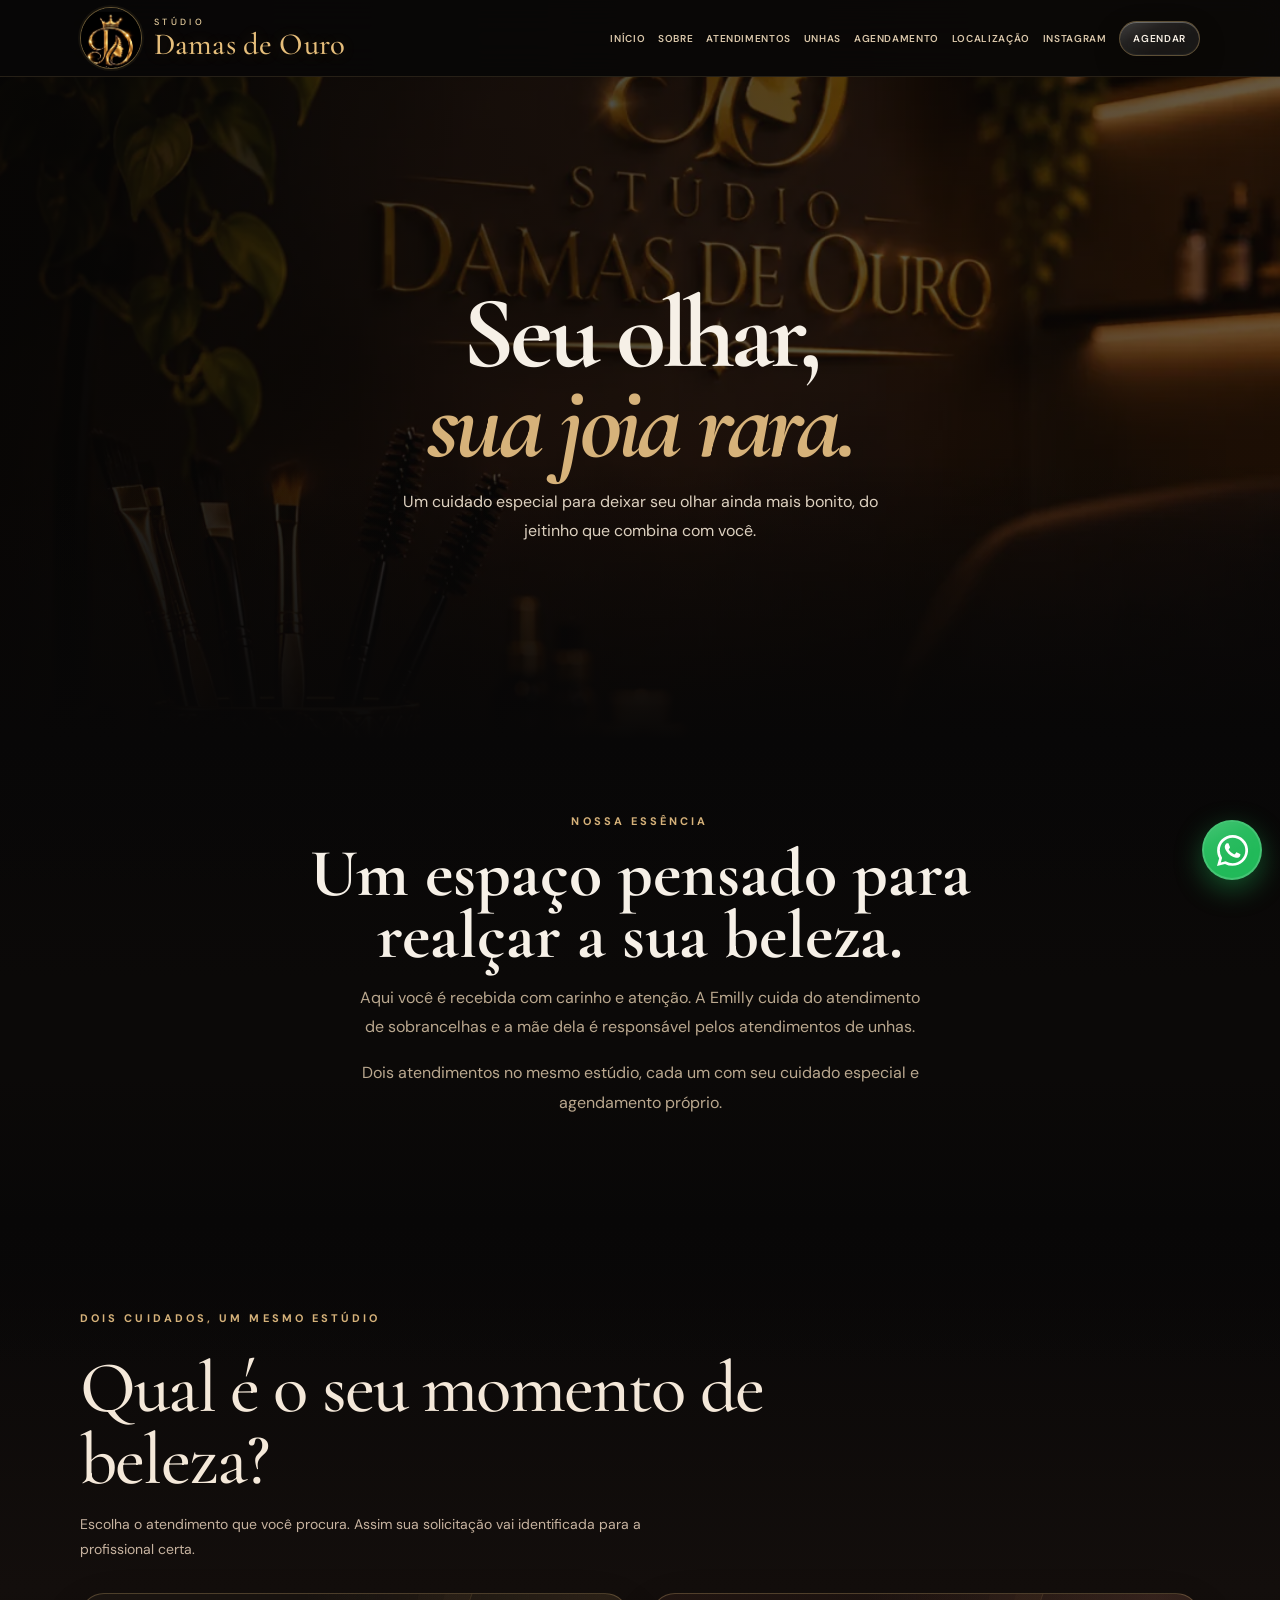
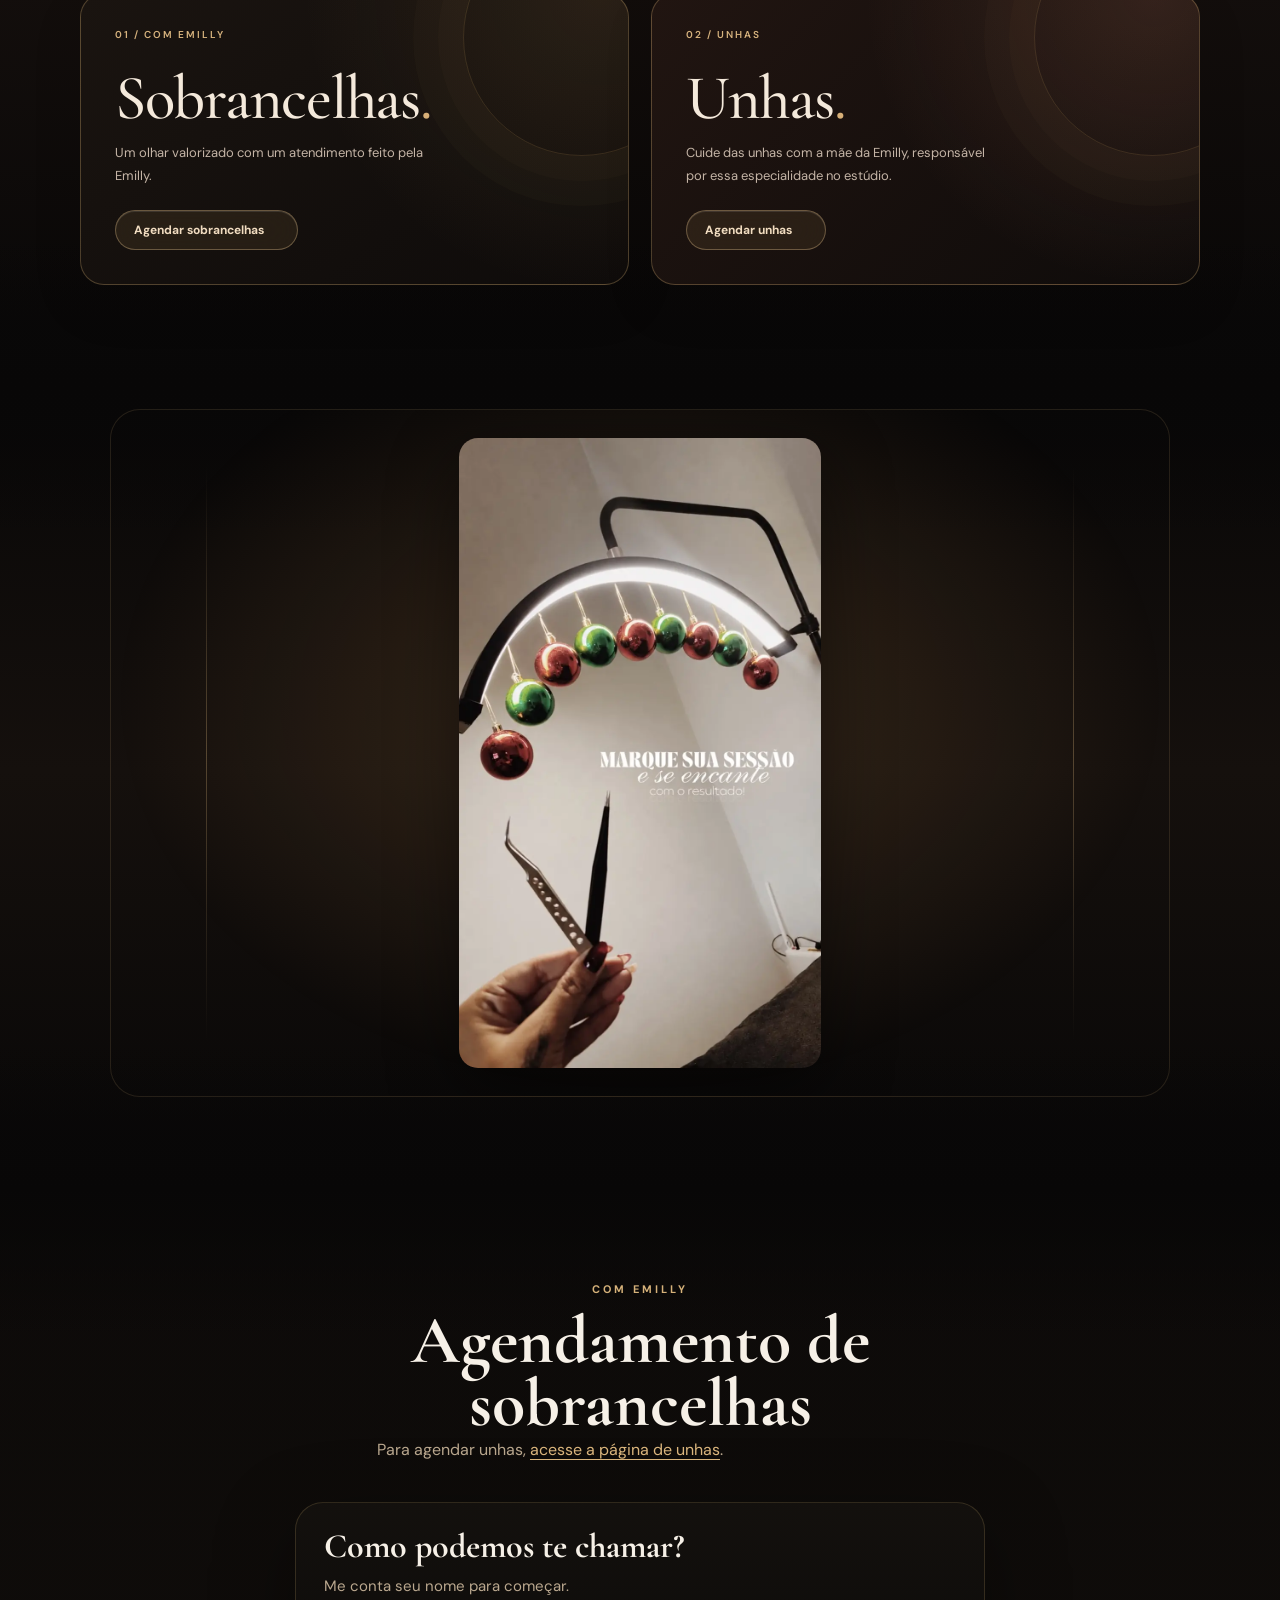
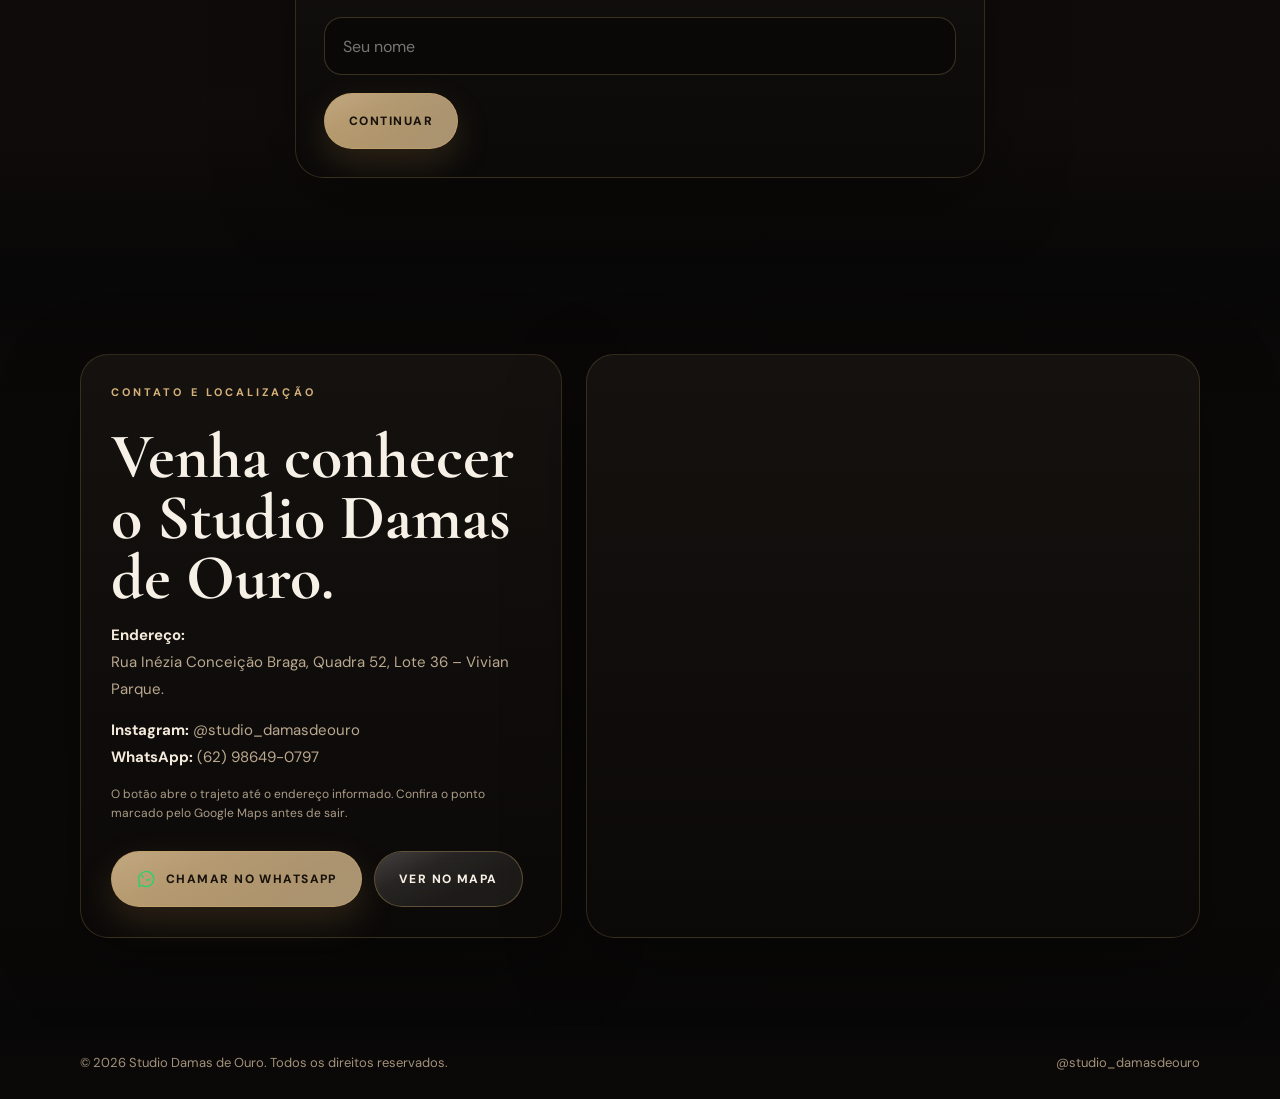
==== commit d525c3e4: "style: remover setas decorativas dos botões e links do estúdio" ====
--- a/index.html
+++ b/index.html
@@ -455,13 +455,13 @@
             <span class="specialty-index">01 / COM EMILLY</span>
             <h3>Sobrancelhas<span class="specialty-dot">.</span></h3>
             <p>Um olhar valorizado com um atendimento feito pela Emilly.</p>
-            <a class="specialty-cta" href="#agendamento">Agendar sobrancelhas <span aria-hidden="true">↗</span></a>
+            <a class="specialty-cta" href="#agendamento">Agendar sobrancelhas <span aria-hidden="true"></span></a>
           </article>
           <article class="specialty-card specialty-nails reveal">
             <span class="specialty-index">02 / UNHAS</span>
             <h3>Unhas<span class="specialty-dot">.</span></h3>
             <p>Cuide das unhas com a mãe da Emilly, responsável por essa especialidade no estúdio.</p>
-            <a class="specialty-cta" href="/unhas.html">Agendar unhas <span aria-hidden="true">↗</span></a>
+            <a class="specialty-cta" href="/unhas.html">Agendar unhas <span aria-hidden="true"></span></a>
           </article>
         </div>
       </div>
@@ -584,7 +584,7 @@
           <p class="address-note" style="font-size:12px;color:#ab9b86;line-height:1.6">O botão abre o trajeto até o endereço informado. Confira o ponto marcado pelo Google Maps antes de sair.</p><div class="contact-actions">
             <a class="cta" href="https://wa.me/5562986490797?text=Ol%C3%A1%21%20Gostaria%20de%20agendar%20um%20hor%C3%A1rio%20no%20Studio%20Damas%20de%20Ouro." target="_blank" rel="noopener noreferrer">
               <svg class="wa-icon wa-inline" viewBox="0 0 32 32" aria-hidden="true"><path fill="currentColor" d="M19.11 17.21c-.28-.14-1.65-.81-1.9-.9-.25-.09-.43-.14-.62.14-.19.28-.71.9-.87 1.08-.16.19-.33.21-.61.07-.28-.14-1.17-.43-2.23-1.36-.83-.74-1.39-1.65-1.55-1.93-.16-.28-.02-.43.12-.57.12-.12.28-.33.42-.5.14-.16.19-.28.28-.47.09-.19.05-.35-.02-.5-.07-.14-.62-1.49-.85-2.04-.22-.53-.45-.45-.62-.46l-.53-.01c-.19 0-.5.07-.76.35-.26.28-1 1-.1 2.44.9 1.44 2.56 4 6.2 5.45.87.37 1.55.59 2.08.76.87.28 1.66.24 2.29.15.7-.1 2.15-.88 2.46-1.73.31-.85.31-1.57.22-1.73-.09-.16-.26-.26-.54-.4zM16.27 27h-.01a11 11 0 0 1-5.6-1.53l-.4-.24-4.16 1.09 1.11-4.06-.26-.42a11.02 11.02 0 1 1 9.32 5.16zm9.36-20.35A13.1 13.1 0 0 0 16.34 3C9.11 3 3.23 8.88 3.22 16.11c0 2.32.61 4.59 1.78 6.59L3 29l6.44-1.69a13.05 13.05 0 0 0 6.88 1.97h.01c7.23 0 13.11-5.88 13.11-13.11 0-3.5-1.37-6.79-3.81-9.23z"/></svg>
-              Chamar no WhatsApp ↗
+              Chamar no WhatsApp 
             </a>
             <a class="cta outline" href="https://www.google.com/maps/dir/?api=1&destination=Rua%20In%C3%A9zia%20Concei%C3%A7%C3%A3o%20Braga%2C%20Quadra%2052%2C%20Lote%2036%2C%20Vivian%20Parque%2C%20An%C3%A1polis%2C%20GO%2C%20Brasil" target="_blank" rel="noopener noreferrer">Ver no mapa</a>
           </div>
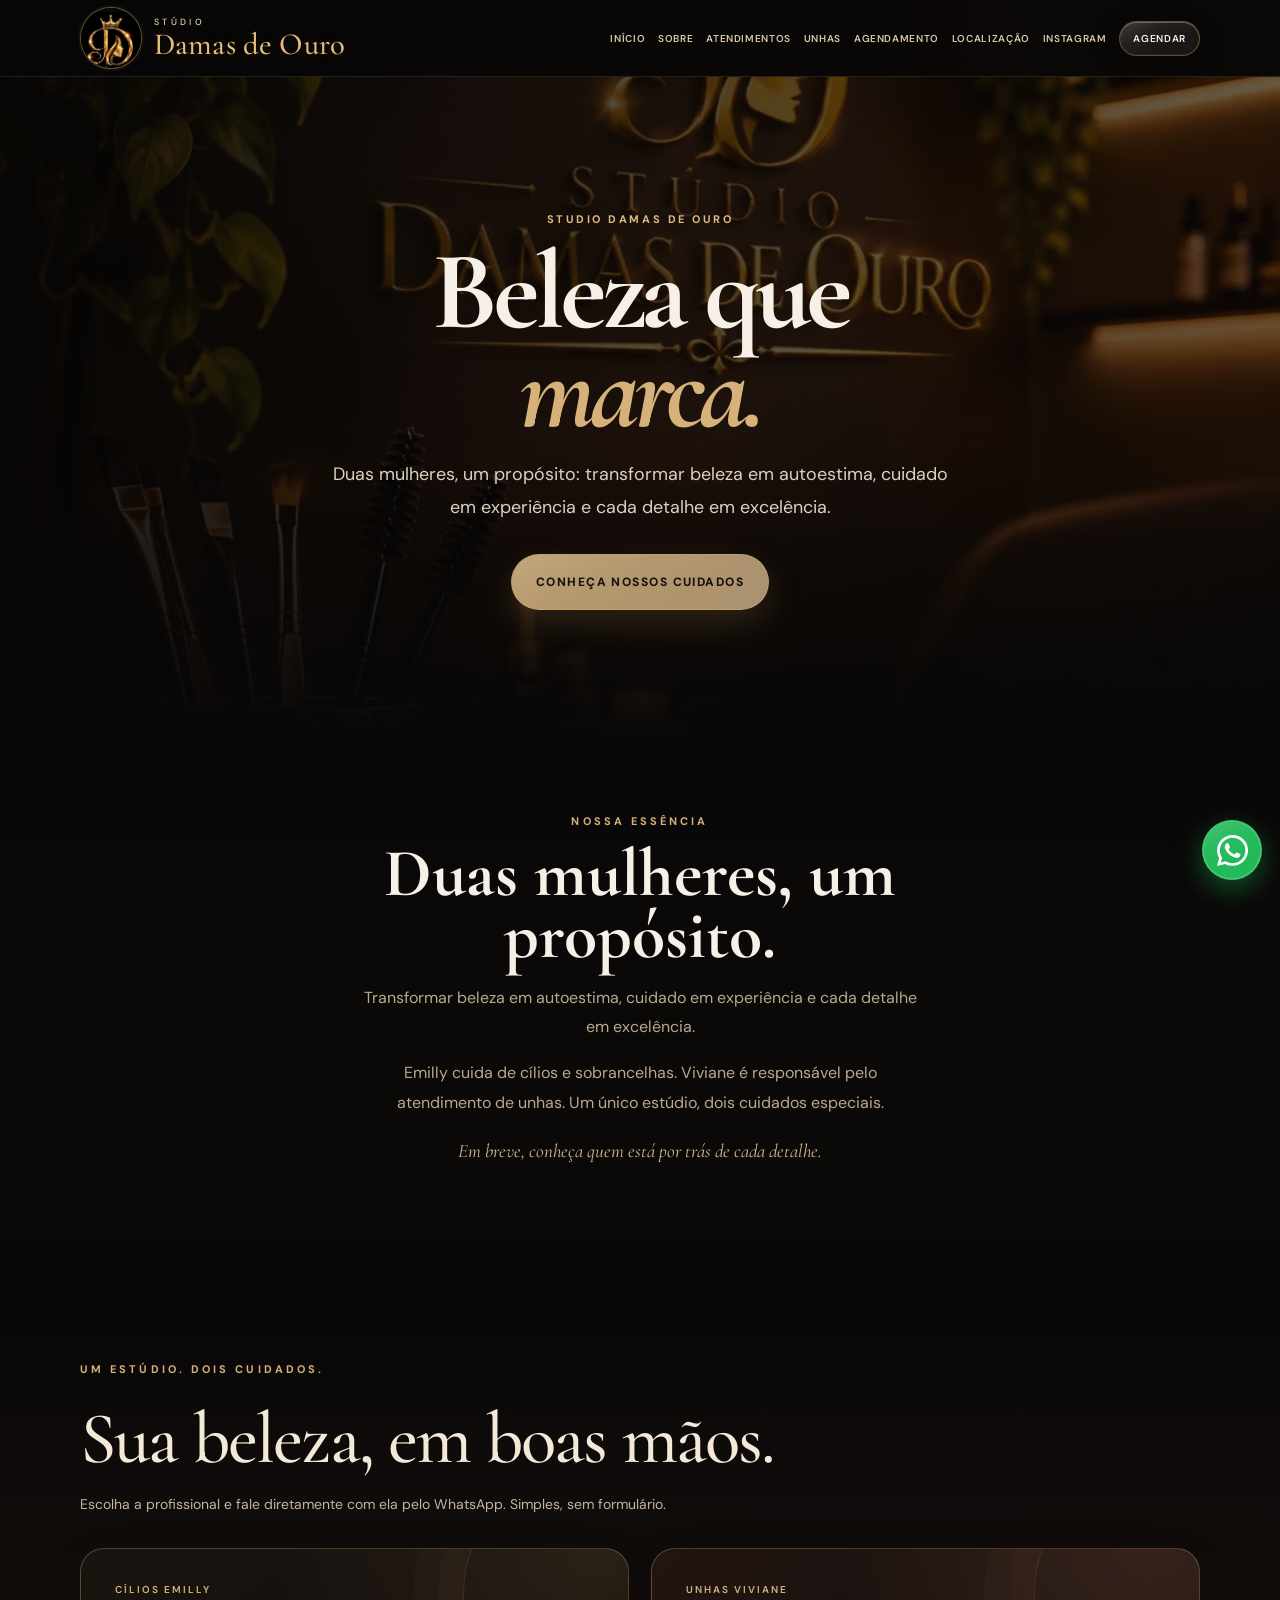
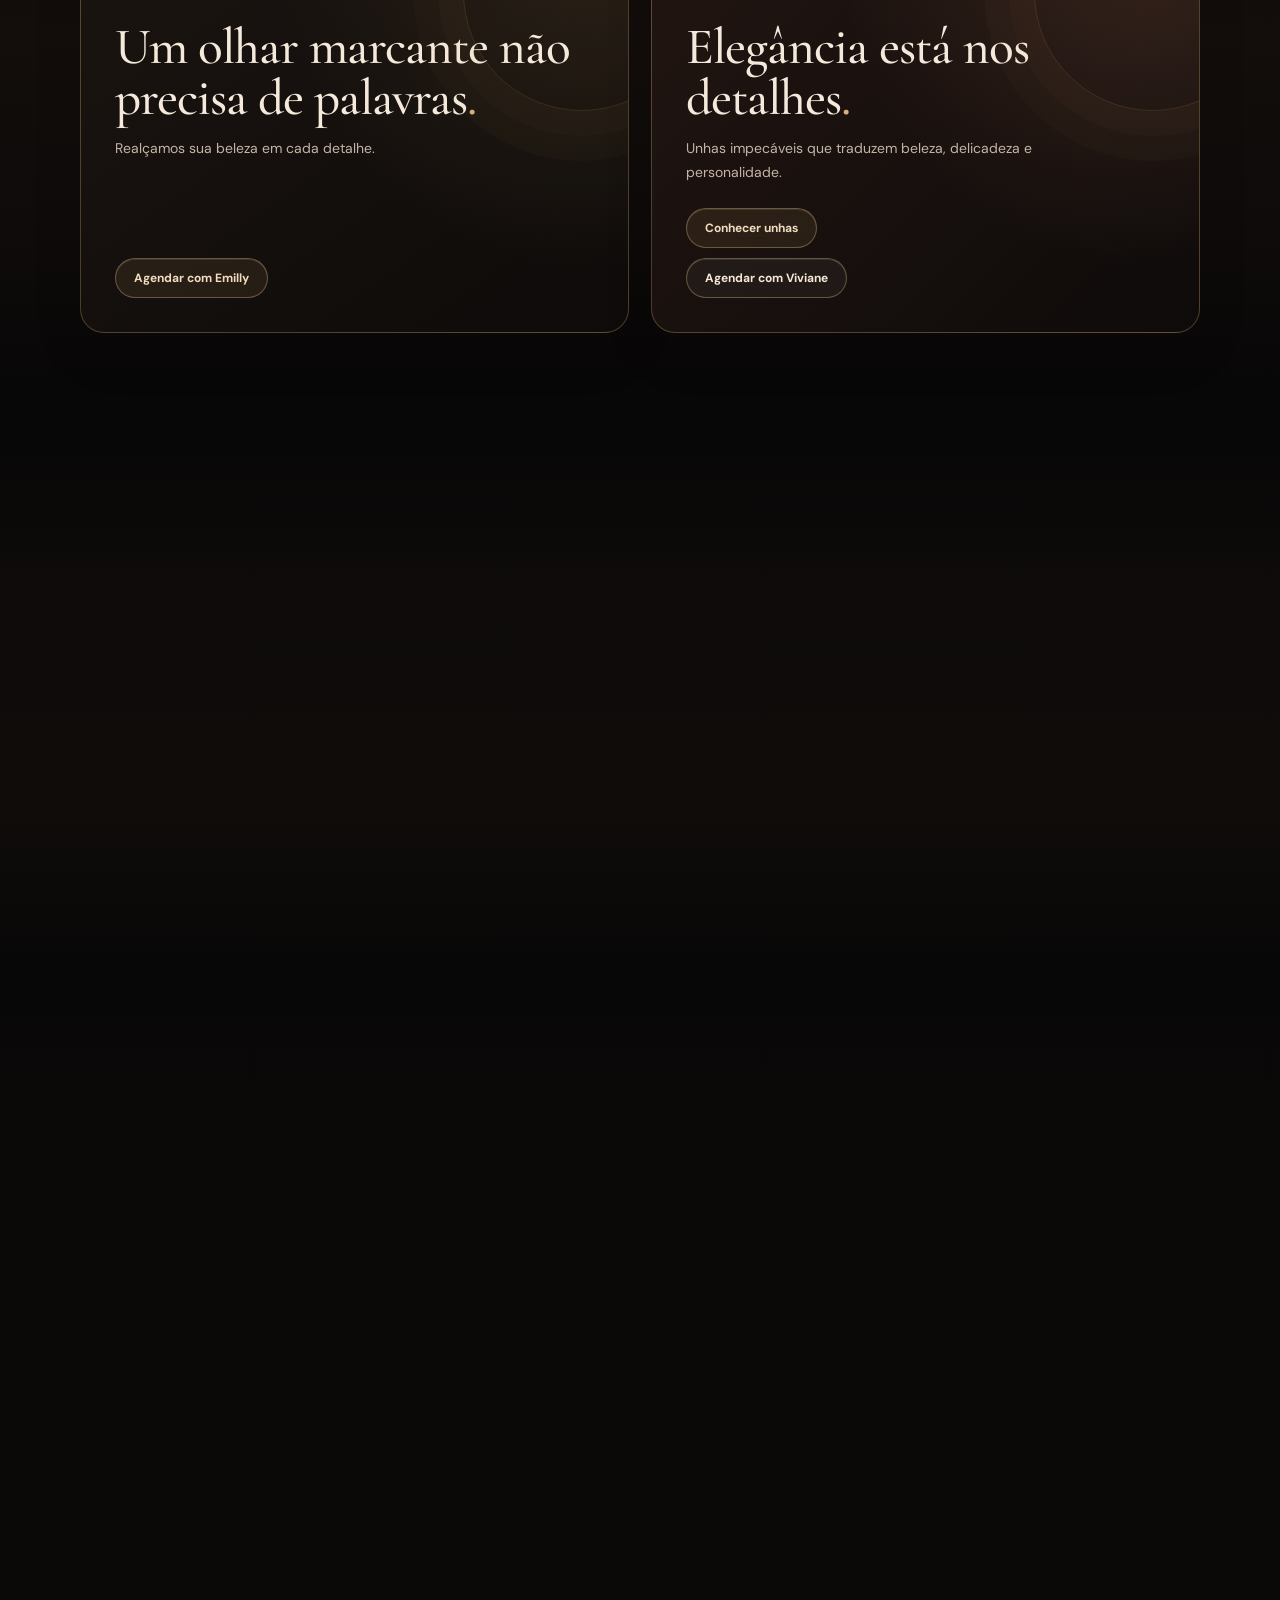
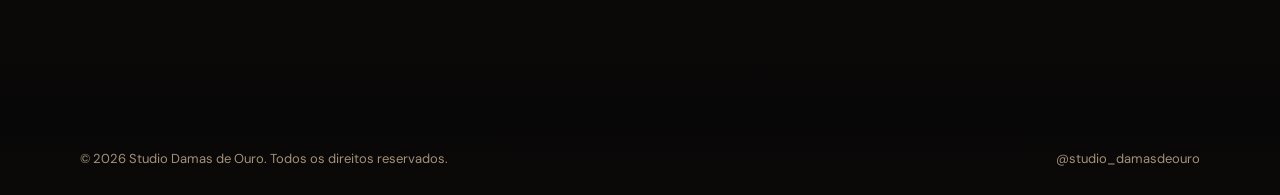
==== commit 9b3caee5: "feat: agendamento direto no WhatsApp, textos Emilly Viviane e remover banner" ====
--- a/index.html
+++ b/index.html
@@ -397,6 +397,26 @@
 .specialty-card.specialty-nails{background:radial-gradient(circle at 92% 0,rgba(188,118,92,.19),transparent 50%),linear-gradient(135deg,#211511,#0e0b0a)}
 @media(max-width:750px){.studio-specialties{padding:65px 0 75px}.specialties-grid{grid-template-columns:1fr;gap:15px}.specialty-card{min-height:230px;padding:25px}.specialty-card h3{font-size:49px;margin:18px 0 9px}.specialties-head h2{font-size:49px}}
 @media(prefers-reduced-motion:reduce){.specialty-cta{transition:none}}
+</style><style id="damas-direct-booking-2026">
+.hero-copy .eyebrow{display:block;color:#dfbb83;font-size:11px;letter-spacing:.23em;margin-bottom:16px}
+.hero-copy h1{font-size:clamp(67px,8.7vw,121px);line-height:.89}
+.hero-copy p{max-width:620px;font-size:clamp(15px,1.4vw,18px)}
+.future-photo-copy{font-family:'Cormorant Garamond',Georgia,serif;font-style:italic;font-size:19px!important;color:#d5b98f!important}
+.specialty-card{min-height:350px}
+.specialty-card h3{font-size:clamp(36px,4vw,58px);line-height:.99;max-width:510px}
+.specialty-card p{font-size:14px;max-width:435px}
+.specialty-cta-secondary{margin-top:10px;background:rgba(255,255,255,.045);color:#f5e8d7}
+.direct-booking-wrap{display:grid;grid-template-columns:1fr 1fr;gap:45px;align-items:center;padding-block:25px}
+.direct-booking-wrap h2{font:500 clamp(42px,5.1vw,69px)/.98 'Cormorant Garamond',Georgia,serif;max-width:580px;margin:12px 0 18px}
+.direct-booking-wrap p{color:#c6b4a3;max-width:550px;font-size:14px;line-height:1.75}
+.direct-booking-actions{display:flex;flex-direction:column;gap:14px;align-items:stretch}
+.direct-booking-actions a{min-height:60px;text-align:center;line-height:1.4;white-space:normal}
+@media(max-width:760px){
+ .direct-booking-wrap{grid-template-columns:1fr;gap:22px}
+ .specialty-card{min-height:275px}
+ .specialty-card h3{font-size:clamp(36px,10vw,49px)}
+ .hero-copy h1{font-size:clamp(70px,14.5vw,100px)}
+}
 </style></head>
 <body>
   <header class="site-header">
@@ -421,158 +441,68 @@
 
   <main>
     <section class="hero" id="inicio">
-      
-      <div class="wrap hero-grid">
-        <div class="hero-copy reveal">
-          
-          <h1>Seu olhar,<br><span>sua joia rara.</span></h1>
-          <p>Um cuidado especial para deixar seu olhar ainda mais bonito, do jeitinho que combina com você.</p>
-          
-        </div>
+  <div class="wrap hero-grid">
+    <div class="hero-copy reveal">
+      <span class="eyebrow">Studio Damas de Ouro</span>
+      <h1>Beleza que<br><span>marca.</span></h1>
+      <p>Duas mulheres, um propósito: transformar beleza em autoestima, cuidado em experiência e cada detalhe em excelência.</p>
+      <div class="hero-actions">
+        <a class="cta" href="#especialidades">Conheça nossos cuidados</a>
       </div>
-    </section>
+    </div>
+  </div>
+</section>
 
     <section class="section about" id="sobre">
-      <div class="wrap about-grid">
-<div class="about-text reveal">
-          <span class="eyebrow">Nossa essência</span>
-          <h2>Um espaço pensado para realçar a sua beleza.</h2>
-          <p>Aqui você é recebida com carinho e atenção. A Emilly cuida do atendimento de sobrancelhas e a mãe dela é responsável pelos atendimentos de unhas.</p>
-          <p>Dois atendimentos no mesmo estúdio, cada um com seu cuidado especial e agendamento próprio.</p>
-        </div>
-      </div>
-    </section>
+  <div class="wrap about-grid">
+    <div class="about-text reveal">
+      <span class="eyebrow">Nossa essência</span>
+      <h2>Duas mulheres, um propósito.</h2>
+      <p>Transformar beleza em autoestima, cuidado em experiência e cada detalhe em excelência.</p>
+      <p>Emilly cuida de cílios e sobrancelhas. Viviane é responsável pelo atendimento de unhas. Um único estúdio, dois cuidados especiais.</p>
+      <p class="future-photo-copy">Em breve, conheça quem está por trás de cada detalhe.</p>
+    </div>
+  </div>
+</section>
 
     <section class="section studio-specialties" id="especialidades" aria-labelledby="specialties-title">
-      <div class="wrap">
-        <div class="specialties-head reveal">
-          <span class="eyebrow">Dois cuidados, um mesmo estúdio</span>
-          <h2 id="specialties-title">Qual é o seu momento de beleza?</h2>
-          <p>Escolha o atendimento que você procura. Assim sua solicitação vai identificada para a profissional certa.</p>
-        </div>
-        <div class="specialties-grid">
-          <article class="specialty-card specialty-brows reveal">
-            <span class="specialty-index">01 / COM EMILLY</span>
-            <h3>Sobrancelhas<span class="specialty-dot">.</span></h3>
-            <p>Um olhar valorizado com um atendimento feito pela Emilly.</p>
-            <a class="specialty-cta" href="#agendamento">Agendar sobrancelhas <span aria-hidden="true"></span></a>
-          </article>
-          <article class="specialty-card specialty-nails reveal">
-            <span class="specialty-index">02 / UNHAS</span>
-            <h3>Unhas<span class="specialty-dot">.</span></h3>
-            <p>Cuide das unhas com a mãe da Emilly, responsável por essa especialidade no estúdio.</p>
-            <a class="specialty-cta" href="/unhas.html">Agendar unhas <span aria-hidden="true"></span></a>
-          </article>
-        </div>
-      </div>
-    </section>
-
-    <section class="session-showcase" aria-label="Convite para agendar seu atendimento">
-      <div class="wrap">
-        <figure class="session-frame reveal">
-          <img class="session-photo" src="[data-uri]" alt="Convite do estúdio: Marque sua sessão e se encante com o resultado, com instrumentos de beleza e iluminação profissional" loading="lazy" decoding="async">
-        </figure>
-      </div>
-    </section>
+  <div class="wrap">
+    <div class="specialties-head reveal">
+      <span class="eyebrow">Um estúdio. Dois cuidados.</span>
+      <h2 id="specialties-title">Sua beleza, em boas mãos.</h2>
+      <p>Escolha a profissional e fale diretamente com ela pelo WhatsApp. Simples, sem formulário.</p>
+    </div>
+    <div class="specialties-grid">
+      <article class="specialty-card specialty-brows reveal">
+        <span class="specialty-index">CÍLIOS EMILLY</span>
+        <h3>Um olhar marcante não precisa de palavras<span class="specialty-dot">.</span></h3>
+        <p>Realçamos sua beleza em cada detalhe.</p>
+        <a class="specialty-cta" href="https://wa.me/5562986490797?text=Ol%C3%A1%2C%20Emilly!%20Vim%20pelo%20site%20Studio%20Damas%20de%20Ouro%20e%20gostaria%20de%20agendar%20um%20atendimento%20de%20c%C3%ADlios%20ou%20sobrancelhas.%20Pode%20me%20informar%20os%20hor%C3%A1rios%3F" target="_blank" rel="noopener noreferrer">Agendar com Emilly</a>
+      </article>
+      <article class="specialty-card specialty-nails reveal">
+        <span class="specialty-index">UNHAS VIVIANE</span>
+        <h3>Elegância está nos detalhes<span class="specialty-dot">.</span></h3>
+        <p>Unhas impecáveis que traduzem beleza, delicadeza e personalidade.</p>
+        <a class="specialty-cta" href="/unhas.html">Conhecer unhas</a>
+        <a class="specialty-cta specialty-cta-secondary" href="https://wa.me/5562984552295?text=Ol%C3%A1%2C%20Viviane!%20Vim%20pelo%20site%20Studio%20Damas%20de%20Ouro%20e%20gostaria%20de%20agendar%20um%20atendimento%20de%20unhas.%20Pode%20me%20informar%20os%20hor%C3%A1rios%3F" target="_blank" rel="noopener noreferrer">Agendar com Viviane</a>
+      </article>
+    </div>
+  </div>
+</section>
 
     <section class="section booking" id="agendamento">
-      <div class="wrap booking-grid">
-        <div class="booking-copy reveal"><span class="eyebrow">Com Emilly</span><h2>Agendamento de sobrancelhas</h2><p>Para agendar unhas, <a href="/unhas.html" style="color:#dcb77e;text-decoration:underline;text-underline-offset:4px">acesse a página de unhas</a>.</p></div>
-<div class="booking-box reveal" id="bookingFlow">
-<div class="flow-stage active" data-step="0">
-            <h3 class="flow-question">Como podemos te chamar?</h3>
-            <p class="flow-description">Me conta seu nome para começar.</p>
-            <input class="field" id="nome" type="text" placeholder="Seu nome" autocomplete="name" maxlength="80">
-            <div class="flow-actions">
-              <button class="cta" type="button" id="nextNome">Continuar</button>
-            </div>
-          </div>
-
-          <div class="flow-stage" data-step="1">
-            <h3 class="flow-question">O que você gostaria de fazer?</h3>
-            <p class="flow-description">Escolha o procedimento com a Emilly.</p>
-            <div class="option-grid" id="serviceOptions">
-              <button class="option-btn option-photo" type="button" data-value="Design de sobrancelhas" aria-pressed="false">
-                <img class="service-thumb" data-service-example="antes" alt="Imagem ilustrativa de procedimento profissional de design de sobrancelhas" loading="lazy">
-                <span class="option-copy"><strong>Design de sobrancelhas</strong><small>Para valorizar o formato natural das suas sobrancelhas.</small></span>
-                <span class="option-check" aria-hidden="true">✓</span>
-              </button>
-              <button class="option-btn option-photo" type="button" data-value="Volume brasileiro brow" aria-pressed="false">
-                <img class="service-thumb" data-service-example="depois" alt="Imagem ilustrativa de olhar com sobrancelhas marcadas e cílios destacados" loading="lazy">
-                <span class="option-copy"><strong>Volume brasileiro brow</strong><small>Para quem gosta de um olhar com mais destaque.</small></span>
-                <span class="option-check" aria-hidden="true">✓</span>
-              </button>
-              <button class="option-btn option-other" type="button" data-value="Outro procedimento" aria-pressed="false">
-                <span class="option-copy"><strong>Outro procedimento</strong><small>Quer algo diferente? Escolha esta opção e conte o que você procura.</small></span>
-                <span class="option-check" aria-hidden="true">✓</span>
-              </button>
-            </div>
-            <div id="customServiceWrap" class="custom-service" hidden>
-              <label for="customServiceText">Conte pra gente o que você gostaria de fazer</label>
-              <textarea id="customServiceText" maxlength="220" rows="3" placeholder="Ex.: queria saber se vocês fazem outro tipo de procedimento..."></textarea>
-              <small>Essa mensagem vai junto no WhatsApp para o estúdio.</small>
-            </div>
-            <div class="flow-actions">
-              <button class="mini-btn" type="button" data-back>Voltar</button>
-              <button class="cta" type="button" id="nextServico">Continuar</button>
-            </div>
-          </div>
-
-          <div class="flow-stage" data-step="2">
-            <h3 class="flow-question">Qual dia fica melhor para você?</h3>
-            <p class="flow-description">Escolha o dia que você prefere.</p>
-            <input class="field" id="dia" type="date">
-            <div class="flow-actions">
-              <button class="mini-btn" type="button" data-back>Voltar</button>
-              <button class="cta" type="button" id="nextData">Continuar</button>
-            </div>
-          </div>
-
-          <div class="flow-stage" data-step="3">
-            <h3 class="flow-question">Qual horário você prefere?</h3>
-            <p class="flow-description">Escolha um horário que funcione para você.</p>
-            <div class="times-example-note">Horários para consulta — a disponibilidade será confirmada pelo estúdio.</div>
-            <div class="time-options" id="timeOptions" role="group" aria-label="Escolha um horário desejado">
-              <span class="time-period">Manhã</span>
-              <div class="time-grid">
-                <button class="time-option" type="button" data-time="08:00" aria-pressed="false">08:00</button>
-                <button class="time-option" type="button" data-time="09:00" aria-pressed="false">09:00</button>
-                <button class="time-option" type="button" data-time="10:00" aria-pressed="false">10:00</button>
-                <button class="time-option" type="button" data-time="11:00" aria-pressed="false">11:00</button>
-              </div>
-              <span class="time-period">Tarde</span>
-              <div class="time-grid">
-                <button class="time-option" type="button" data-time="13:00" aria-pressed="false">13:00</button>
-                <button class="time-option" type="button" data-time="14:00" aria-pressed="false">14:00</button>
-                <button class="time-option" type="button" data-time="15:00" aria-pressed="false">15:00</button>
-                <button class="time-option" type="button" data-time="16:00" aria-pressed="false">16:00</button>
-                <button class="time-option" type="button" data-time="17:00" aria-pressed="false">17:00</button>
-              </div>
-            </div>
-            <div class="flow-actions">
-              <button class="mini-btn" type="button" data-back>Voltar</button>
-              <button class="cta" type="button" id="nextHora">Continuar</button>
-            </div>
-          </div>
-
-          <div class="flow-stage" data-step="4">
-            <h3 class="flow-question">Vamos confirmar os detalhes?</h3>
-            <p class="flow-description">Dá uma olhadinha antes de enviar sua mensagem.</p>
-            <div class="summary-box">
-              <div class="summary-item"><span>Nome</span><strong id="summaryNome">—</strong></div>
-              <div class="summary-item"><span>Atendimento</span><strong id="summaryServico">—</strong></div>
-              <div class="summary-item"><span>Data</span><strong id="summaryData">—</strong></div>
-              <div class="summary-item"><span>Horário</span><strong id="summaryHora">—</strong></div>
-            </div>
-            <div class="flow-actions">
-              <button class="mini-btn" type="button" data-back>Voltar</button>
-              <button class="cta" type="button" id="sendWhatsapp">Enviar para o WhatsApp</button>
-            </div>
-            <p class="help">O horário depende de confirmação pelo estúdio. Nenhuma reserva é feita automaticamente.</p>
-          </div>
-        </div>
-      </div>
-    </section>
+  <div class="wrap direct-booking-wrap">
+    <div class="reveal">
+      <span class="eyebrow">Agendamento sem complicação</span>
+      <h2>Seu próximo cuidado começa aqui.</h2>
+      <p>É só tocar no atendimento que você deseja para conversar diretamente com a profissional.</p>
+    </div>
+    <div class="direct-booking-actions reveal">
+      <a class="cta" href="https://wa.me/5562986490797?text=Ol%C3%A1%2C%20Emilly!%20Vim%20pelo%20site%20Studio%20Damas%20de%20Ouro%20e%20gostaria%20de%20agendar%20um%20atendimento%20de%20c%C3%ADlios%20ou%20sobrancelhas.%20Pode%20me%20informar%20os%20hor%C3%A1rios%3F" target="_blank" rel="noopener noreferrer">WhatsApp da Emilly — cílios e sobrancelhas</a>
+      <a class="cta outline" href="https://wa.me/5562984552295?text=Ol%C3%A1%2C%20Viviane!%20Vim%20pelo%20site%20Studio%20Damas%20de%20Ouro%20e%20gostaria%20de%20agendar%20um%20atendimento%20de%20unhas.%20Pode%20me%20informar%20os%20hor%C3%A1rios%3F" target="_blank" rel="noopener noreferrer">WhatsApp da Viviane — unhas</a>
+    </div>
+  </div>
+</section>
 
     <section class="section" id="localizacao">
       <div class="wrap contact-grid">
@@ -608,145 +538,28 @@
   </a>
 
   <script>
-    const phone = '5562986490797';
-    document.getElementById('year').textContent = new Date().getFullYear();
-
-    const menuBtn = document.getElementById('menuBtn');
-    const navLinks = document.getElementById('navLinks');
-    if (menuBtn && navLinks) {
-      menuBtn.addEventListener('click', () => {
-        const open = navLinks.classList.toggle('open');
-        menuBtn.setAttribute('aria-expanded', String(open));
+  document.getElementById('year').textContent = new Date().getFullYear();
+  const menuBtn = document.getElementById('menuBtn');
+  const navLinks = document.getElementById('navLinks');
+  if(menuBtn && navLinks){
+    menuBtn.addEventListener('click',()=>{
+      const open=navLinks.classList.toggle('open');
+      menuBtn.setAttribute('aria-expanded',String(open));
+    });
+    navLinks.querySelectorAll('a').forEach(link=>link.addEventListener('click',()=>{
+      navLinks.classList.remove('open');
+      menuBtn.setAttribute('aria-expanded','false');
+    }));
+  }
+  const reveals = document.querySelectorAll('.reveal');
+  if('IntersectionObserver' in window){
+    const observer=new IntersectionObserver(entries=>{
+      entries.forEach(entry=>{
+        if(entry.isIntersecting){entry.target.classList.add('show');observer.unobserve(entry.target)}
       });
-      navLinks.querySelectorAll('a').forEach(link => {
-        link.addEventListener('click', () => {
-          navLinks.classList.remove('open');
-          menuBtn.setAttribute('aria-expanded', 'false');
-        });
-      });
-    }
-
-    const dateField = document.getElementById('dia');
-    if (dateField) {
-      const now = new Date();
-      const localDate = new Date(now.getTime() - now.getTimezoneOffset() * 60000).toISOString().slice(0, 10);
-      dateField.min = localDate;
-    }
-
-    const reveals = document.querySelectorAll('.reveal');
-    if ('IntersectionObserver' in window) {
-      const observer = new IntersectionObserver((entries) => {
-        entries.forEach((entry) => {
-          if (entry.isIntersecting) {
-            entry.target.classList.add('show');
-            observer.unobserve(entry.target);
-          }
-        });
-      }, { threshold: 0.12 });
-      reveals.forEach((element) => observer.observe(element));
-    } else {
-      reveals.forEach((element) => element.classList.add('show'));
-    }
-
-
-// Usamos as fotos já presentes no próprio site, evitando caminhos quebrados.
-const serviceImageDesign="[data-uri]";
-const serviceImageVolume="[data-uri]";
-document.querySelectorAll('[data-service-example]').forEach(img=>{
-  img.src=img.dataset.serviceExample==='antes'?serviceImageDesign:serviceImageVolume;
-});
-const customServiceWrap=document.getElementById('customServiceWrap');
-const customServiceText=document.getElementById('customServiceText');
-
-    const state = { nome:'', servico:'', dia:'', hora:'' };
-    const stages = Array.from(document.querySelectorAll('.flow-stage'));
-    let currentStep = 0;
-
-    function formatDate(value) {
-      if (!value) return '—';
-      const [y,m,d] = value.split('-');
-      return `${d}/${m}/${y}`;
-    }
-
-    function updateSummary() {
-      document.getElementById('summaryNome').textContent = state.nome || '—';
-      document.getElementById('summaryServico').textContent = state.servico || '—';
-      document.getElementById('summaryData').textContent = formatDate(state.dia);
-      document.getElementById('summaryHora').textContent = state.hora || '—';
-    }
-
-    function showStep(index) {
-      currentStep = Math.max(0, Math.min(index, stages.length - 1));
-      stages.forEach((stage, i) => stage.classList.toggle('active', i === currentStep));
-      updateSummary();
-    }
-
-    document.querySelectorAll('[data-back]').forEach(btn => btn.addEventListener('click', () => showStep(currentStep - 1)));
-
-    document.getElementById('nextNome').addEventListener('click', () => {
-      const value = document.getElementById('nome').value.trim();
-      if (!value) { document.getElementById('nome').focus(); return; }
-      state.nome = value;
-      showStep(1);
-    });
-
-    document.querySelectorAll('#serviceOptions .option-btn').forEach(btn => {
-      btn.addEventListener('click', () => {
-        document.querySelectorAll('#serviceOptions .option-btn').forEach(el => {el.classList.remove('active');el.setAttribute('aria-pressed','false')});
-        btn.classList.add('active');
-        btn.setAttribute('aria-pressed','true');
-        state.servico = btn.dataset.value;
-        customServiceWrap.hidden = state.servico !== 'Outro procedimento';
-        updateSummary();
-      });
-    });
-
-    document.getElementById('nextServico').addEventListener('click', () => {
-      if (!state.servico) return;
-      if (state.servico === 'Outro procedimento' && !customServiceText.value.trim()) {customServiceText.focus();return;}
-      showStep(2);
-    });
-
-    document.getElementById('nextData').addEventListener('click', () => {
-      const value = document.getElementById('dia').value;
-      if (!value) { document.getElementById('dia').focus(); return; }
-      state.dia = value;
-      showStep(3);
-    });
-
-    document.querySelectorAll('.time-option').forEach(button => {
-      button.addEventListener('click', () => {
-        document.querySelectorAll('.time-option').forEach(option => {
-          option.classList.remove('selected');
-          option.setAttribute('aria-pressed', 'false');
-        });
-        button.classList.add('selected');
-        button.setAttribute('aria-pressed', 'true');
-        state.hora = button.dataset.time;
-        updateSummary();
-      });
-    });
-
-    document.getElementById('nextHora').addEventListener('click', () => {
-      if (!state.hora) {
-        document.getElementById('timeOptions').focus?.();
-        return;
-      }
-      showStep(4);
-    });
-
-    document.getElementById('sendWhatsapp').addEventListener('click', () => {
-      const message = `Olá! Meu nome é ${state.nome}. Gostaria de agendar um horário no Studio Damas de Ouro.
-
-Profissional: Emilly (sobrancelhas)\nProcedimento: ${state.servico}${state.servico === 'Outro procedimento' ? '\nDetalhes: ' + customServiceText.value.trim() : ''}
-Dia desejado: ${formatDate(state.dia)}
-Horário desejado: ${state.hora}
-
-Vocês têm disponibilidade?`;
-      window.open(`https://wa.me/${phone}?text=${encodeURIComponent(message)}`, '_blank', 'noopener,noreferrer');
-    });
-
-    updateSummary();
-  </script>
+    },{threshold:.12});
+    reveals.forEach(el=>observer.observe(el));
+  } else reveals.forEach(el=>el.classList.add('show'));
+</script>
 </body>
 </html>
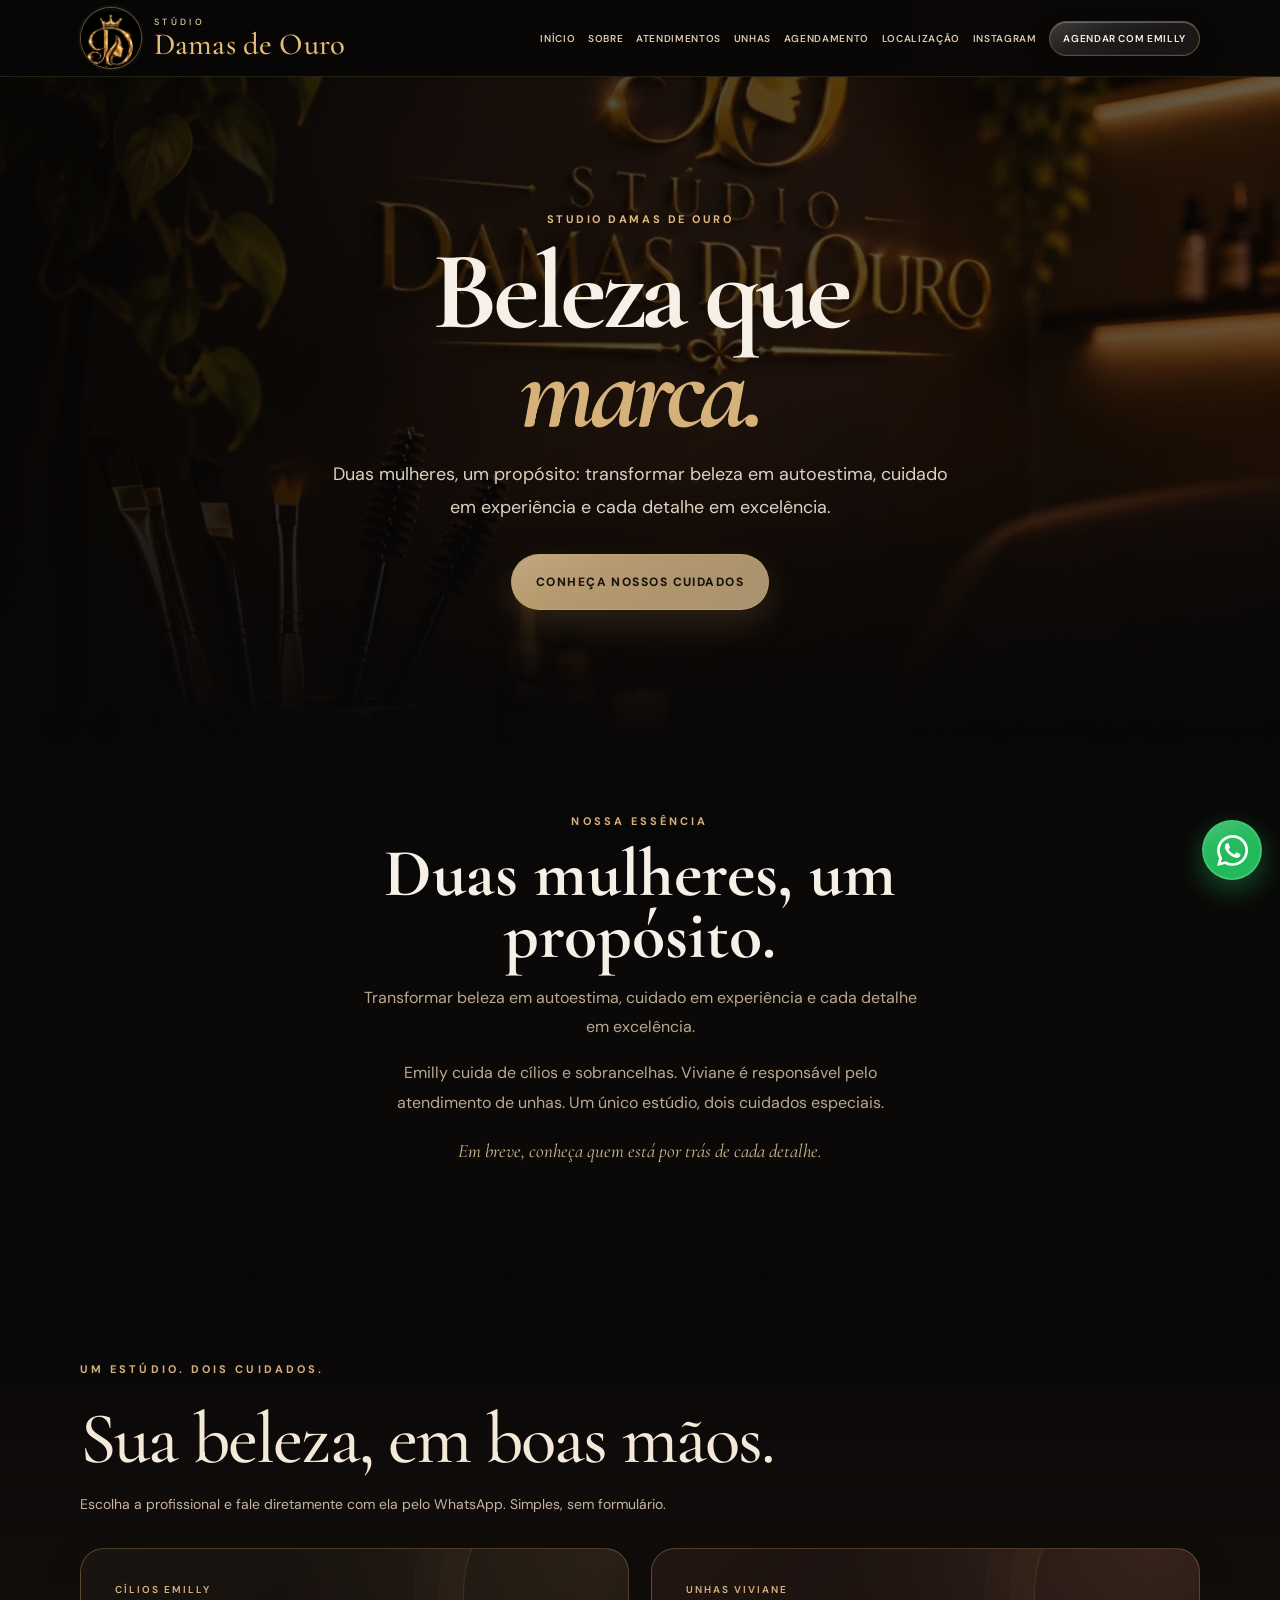
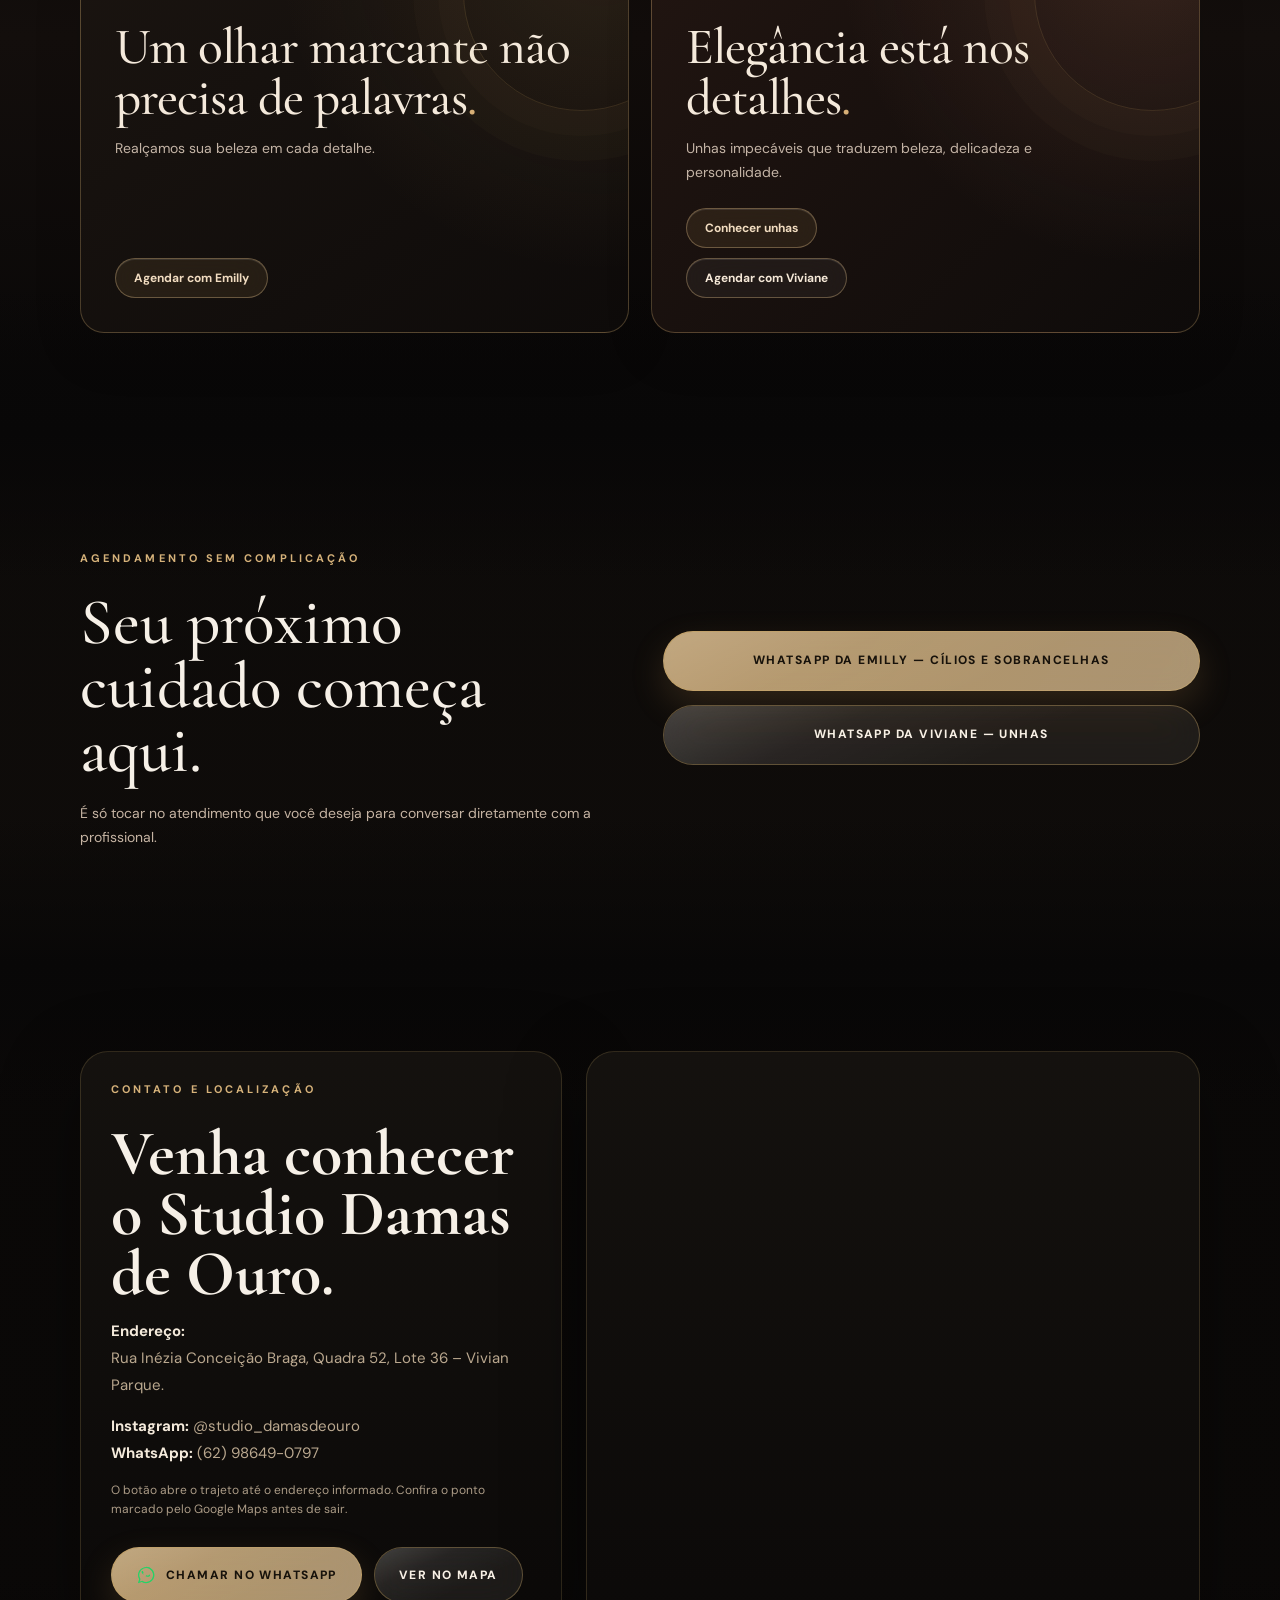
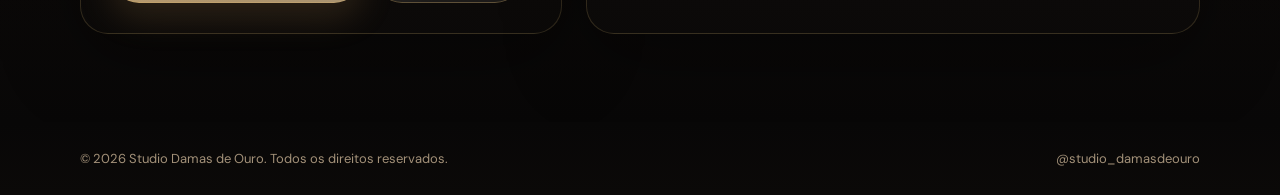
==== commit bbae6150: "fix: CTA do menu abre WhatsApp da Emilly diretamente" ====
--- a/index.html
+++ b/index.html
@@ -434,7 +434,7 @@
         <a href="#agendamento">Agendamento</a>
         <a href="#localizacao">Localização</a>
         <a href="https://www.instagram.com/studio_damasdeouro/" target="_blank" rel="noopener noreferrer">Instagram</a>
-        <a class="nav-btn" href="#agendamento">Agendar</a>
+        <a class="nav-btn" href="https://wa.me/5562986490797?text=Ol%C3%A1%2C%20Emilly!%20Vim%20pelo%20site%20Studio%20Damas%20de%20Ouro%20e%20gostaria%20de%20agendar%20um%20atendimento%20de%20c%C3%ADlios%20ou%20sobrancelhas.%20Pode%20me%20informar%20os%20hor%C3%A1rios%3F" target="_blank" rel="noopener noreferrer">Agendar com Emilly</a>
       </div>
     </nav>
   </header>
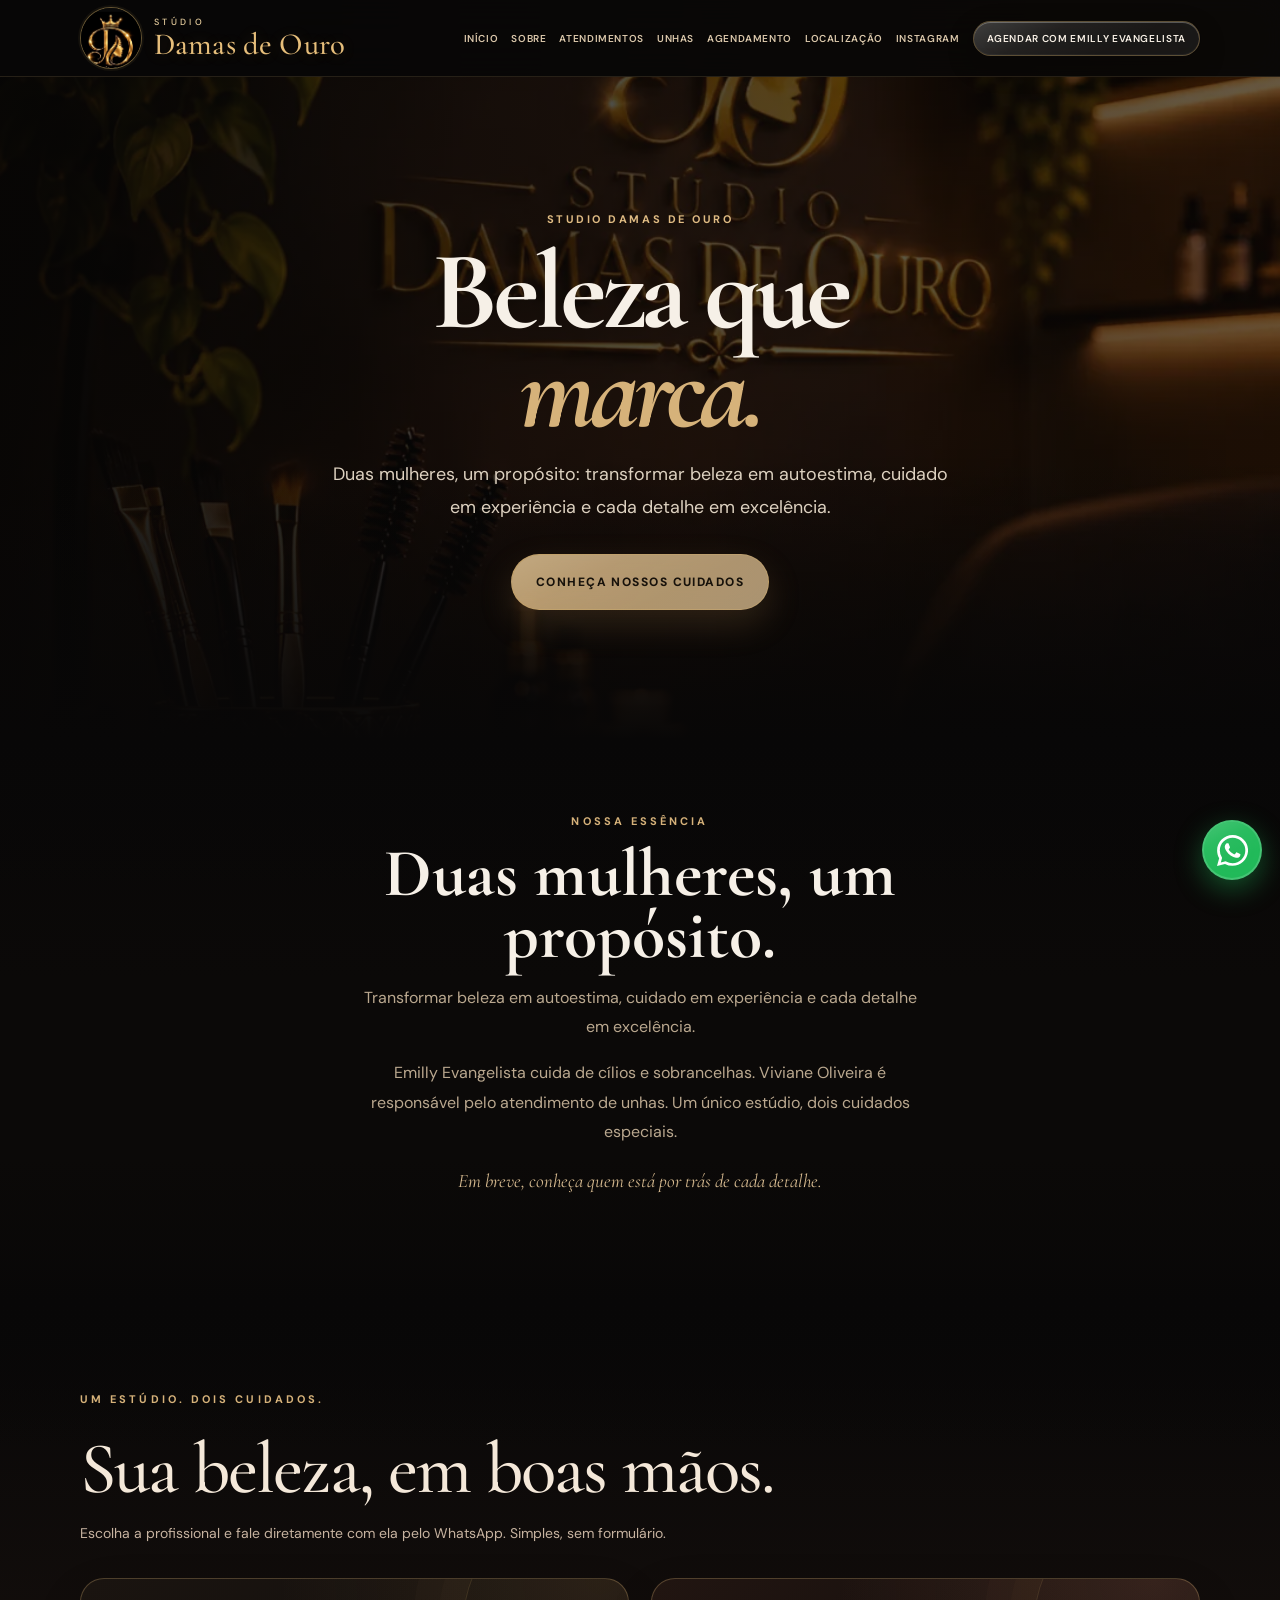
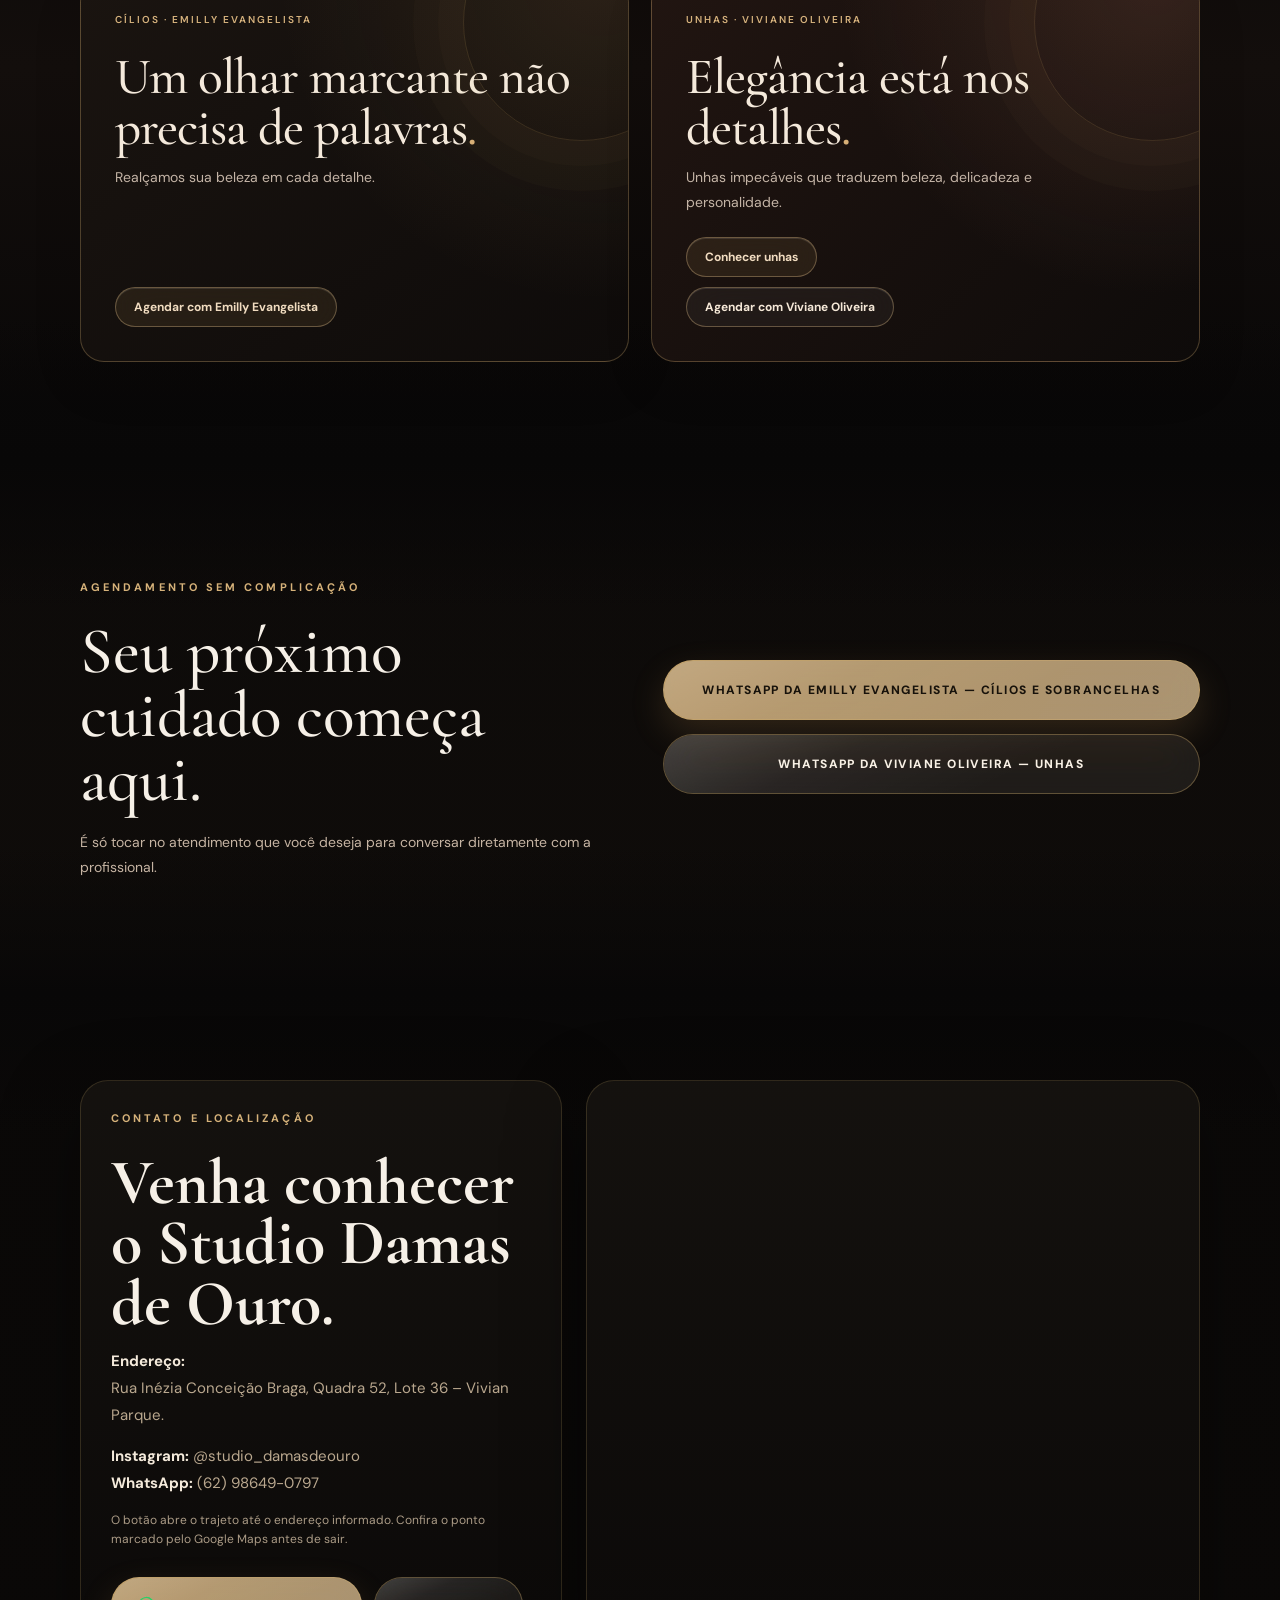
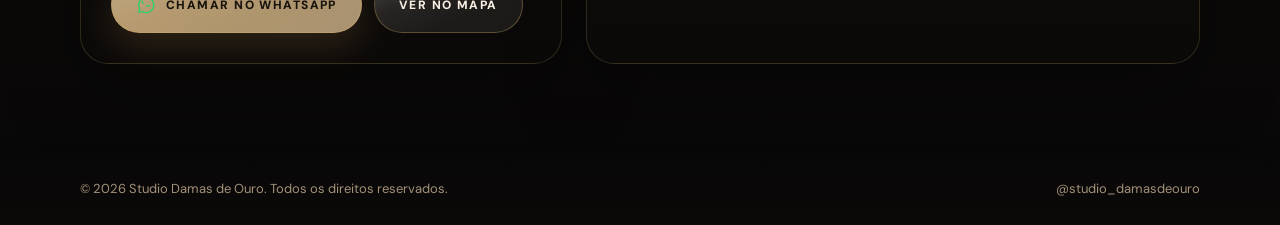
==== commit 6169fcb5: "content: identificar profissionais como Emilly Evangelista e Viviane Oliveira" ====
--- a/index.html
+++ b/index.html
@@ -434,7 +434,7 @@
         <a href="#agendamento">Agendamento</a>
         <a href="#localizacao">Localização</a>
         <a href="https://www.instagram.com/studio_damasdeouro/" target="_blank" rel="noopener noreferrer">Instagram</a>
-        <a class="nav-btn" href="https://wa.me/5562986490797?text=Ol%C3%A1%2C%20Emilly!%20Vim%20pelo%20site%20Studio%20Damas%20de%20Ouro%20e%20gostaria%20de%20agendar%20um%20atendimento%20de%20c%C3%ADlios%20ou%20sobrancelhas.%20Pode%20me%20informar%20os%20hor%C3%A1rios%3F" target="_blank" rel="noopener noreferrer">Agendar com Emilly</a>
+        <a class="nav-btn" href="https://wa.me/5562986490797?text=Ol%C3%A1%2C%20Emilly!%20Vim%20pelo%20site%20Studio%20Damas%20de%20Ouro%20e%20gostaria%20de%20agendar%20um%20atendimento%20de%20c%C3%ADlios%20ou%20sobrancelhas.%20Pode%20me%20informar%20os%20hor%C3%A1rios%3F" target="_blank" rel="noopener noreferrer">Agendar com Emilly Evangelista</a>
       </div>
     </nav>
   </header>
@@ -459,7 +459,7 @@
       <span class="eyebrow">Nossa essência</span>
       <h2>Duas mulheres, um propósito.</h2>
       <p>Transformar beleza em autoestima, cuidado em experiência e cada detalhe em excelência.</p>
-      <p>Emilly cuida de cílios e sobrancelhas. Viviane é responsável pelo atendimento de unhas. Um único estúdio, dois cuidados especiais.</p>
+      <p>Emilly Evangelista cuida de cílios e sobrancelhas. Viviane Oliveira é responsável pelo atendimento de unhas. Um único estúdio, dois cuidados especiais.</p>
       <p class="future-photo-copy">Em breve, conheça quem está por trás de cada detalhe.</p>
     </div>
   </div>
@@ -474,17 +474,17 @@
     </div>
     <div class="specialties-grid">
       <article class="specialty-card specialty-brows reveal">
-        <span class="specialty-index">CÍLIOS EMILLY</span>
+        <span class="specialty-index">CÍLIOS · EMILLY EVANGELISTA</span>
         <h3>Um olhar marcante não precisa de palavras<span class="specialty-dot">.</span></h3>
         <p>Realçamos sua beleza em cada detalhe.</p>
-        <a class="specialty-cta" href="https://wa.me/5562986490797?text=Ol%C3%A1%2C%20Emilly!%20Vim%20pelo%20site%20Studio%20Damas%20de%20Ouro%20e%20gostaria%20de%20agendar%20um%20atendimento%20de%20c%C3%ADlios%20ou%20sobrancelhas.%20Pode%20me%20informar%20os%20hor%C3%A1rios%3F" target="_blank" rel="noopener noreferrer">Agendar com Emilly</a>
+        <a class="specialty-cta" href="https://wa.me/5562986490797?text=Ol%C3%A1%2C%20Emilly!%20Vim%20pelo%20site%20Studio%20Damas%20de%20Ouro%20e%20gostaria%20de%20agendar%20um%20atendimento%20de%20c%C3%ADlios%20ou%20sobrancelhas.%20Pode%20me%20informar%20os%20hor%C3%A1rios%3F" target="_blank" rel="noopener noreferrer">Agendar com Emilly Evangelista</a>
       </article>
       <article class="specialty-card specialty-nails reveal">
-        <span class="specialty-index">UNHAS VIVIANE</span>
+        <span class="specialty-index">UNHAS · VIVIANE OLIVEIRA</span>
         <h3>Elegância está nos detalhes<span class="specialty-dot">.</span></h3>
         <p>Unhas impecáveis que traduzem beleza, delicadeza e personalidade.</p>
         <a class="specialty-cta" href="/unhas.html">Conhecer unhas</a>
-        <a class="specialty-cta specialty-cta-secondary" href="https://wa.me/5562984552295?text=Ol%C3%A1%2C%20Viviane!%20Vim%20pelo%20site%20Studio%20Damas%20de%20Ouro%20e%20gostaria%20de%20agendar%20um%20atendimento%20de%20unhas.%20Pode%20me%20informar%20os%20hor%C3%A1rios%3F" target="_blank" rel="noopener noreferrer">Agendar com Viviane</a>
+        <a class="specialty-cta specialty-cta-secondary" href="https://wa.me/5562984552295?text=Ol%C3%A1%2C%20Viviane!%20Vim%20pelo%20site%20Studio%20Damas%20de%20Ouro%20e%20gostaria%20de%20agendar%20um%20atendimento%20de%20unhas.%20Pode%20me%20informar%20os%20hor%C3%A1rios%3F" target="_blank" rel="noopener noreferrer">Agendar com Viviane Oliveira</a>
       </article>
     </div>
   </div>
@@ -498,8 +498,8 @@
       <p>É só tocar no atendimento que você deseja para conversar diretamente com a profissional.</p>
     </div>
     <div class="direct-booking-actions reveal">
-      <a class="cta" href="https://wa.me/5562986490797?text=Ol%C3%A1%2C%20Emilly!%20Vim%20pelo%20site%20Studio%20Damas%20de%20Ouro%20e%20gostaria%20de%20agendar%20um%20atendimento%20de%20c%C3%ADlios%20ou%20sobrancelhas.%20Pode%20me%20informar%20os%20hor%C3%A1rios%3F" target="_blank" rel="noopener noreferrer">WhatsApp da Emilly — cílios e sobrancelhas</a>
-      <a class="cta outline" href="https://wa.me/5562984552295?text=Ol%C3%A1%2C%20Viviane!%20Vim%20pelo%20site%20Studio%20Damas%20de%20Ouro%20e%20gostaria%20de%20agendar%20um%20atendimento%20de%20unhas.%20Pode%20me%20informar%20os%20hor%C3%A1rios%3F" target="_blank" rel="noopener noreferrer">WhatsApp da Viviane — unhas</a>
+      <a class="cta" href="https://wa.me/5562986490797?text=Ol%C3%A1%2C%20Emilly!%20Vim%20pelo%20site%20Studio%20Damas%20de%20Ouro%20e%20gostaria%20de%20agendar%20um%20atendimento%20de%20c%C3%ADlios%20ou%20sobrancelhas.%20Pode%20me%20informar%20os%20hor%C3%A1rios%3F" target="_blank" rel="noopener noreferrer">WhatsApp da Emilly Evangelista — cílios e sobrancelhas</a>
+      <a class="cta outline" href="https://wa.me/5562984552295?text=Ol%C3%A1%2C%20Viviane!%20Vim%20pelo%20site%20Studio%20Damas%20de%20Ouro%20e%20gostaria%20de%20agendar%20um%20atendimento%20de%20unhas.%20Pode%20me%20informar%20os%20hor%C3%A1rios%3F" target="_blank" rel="noopener noreferrer">WhatsApp da Viviane Oliveira — unhas</a>
     </div>
   </div>
 </section>
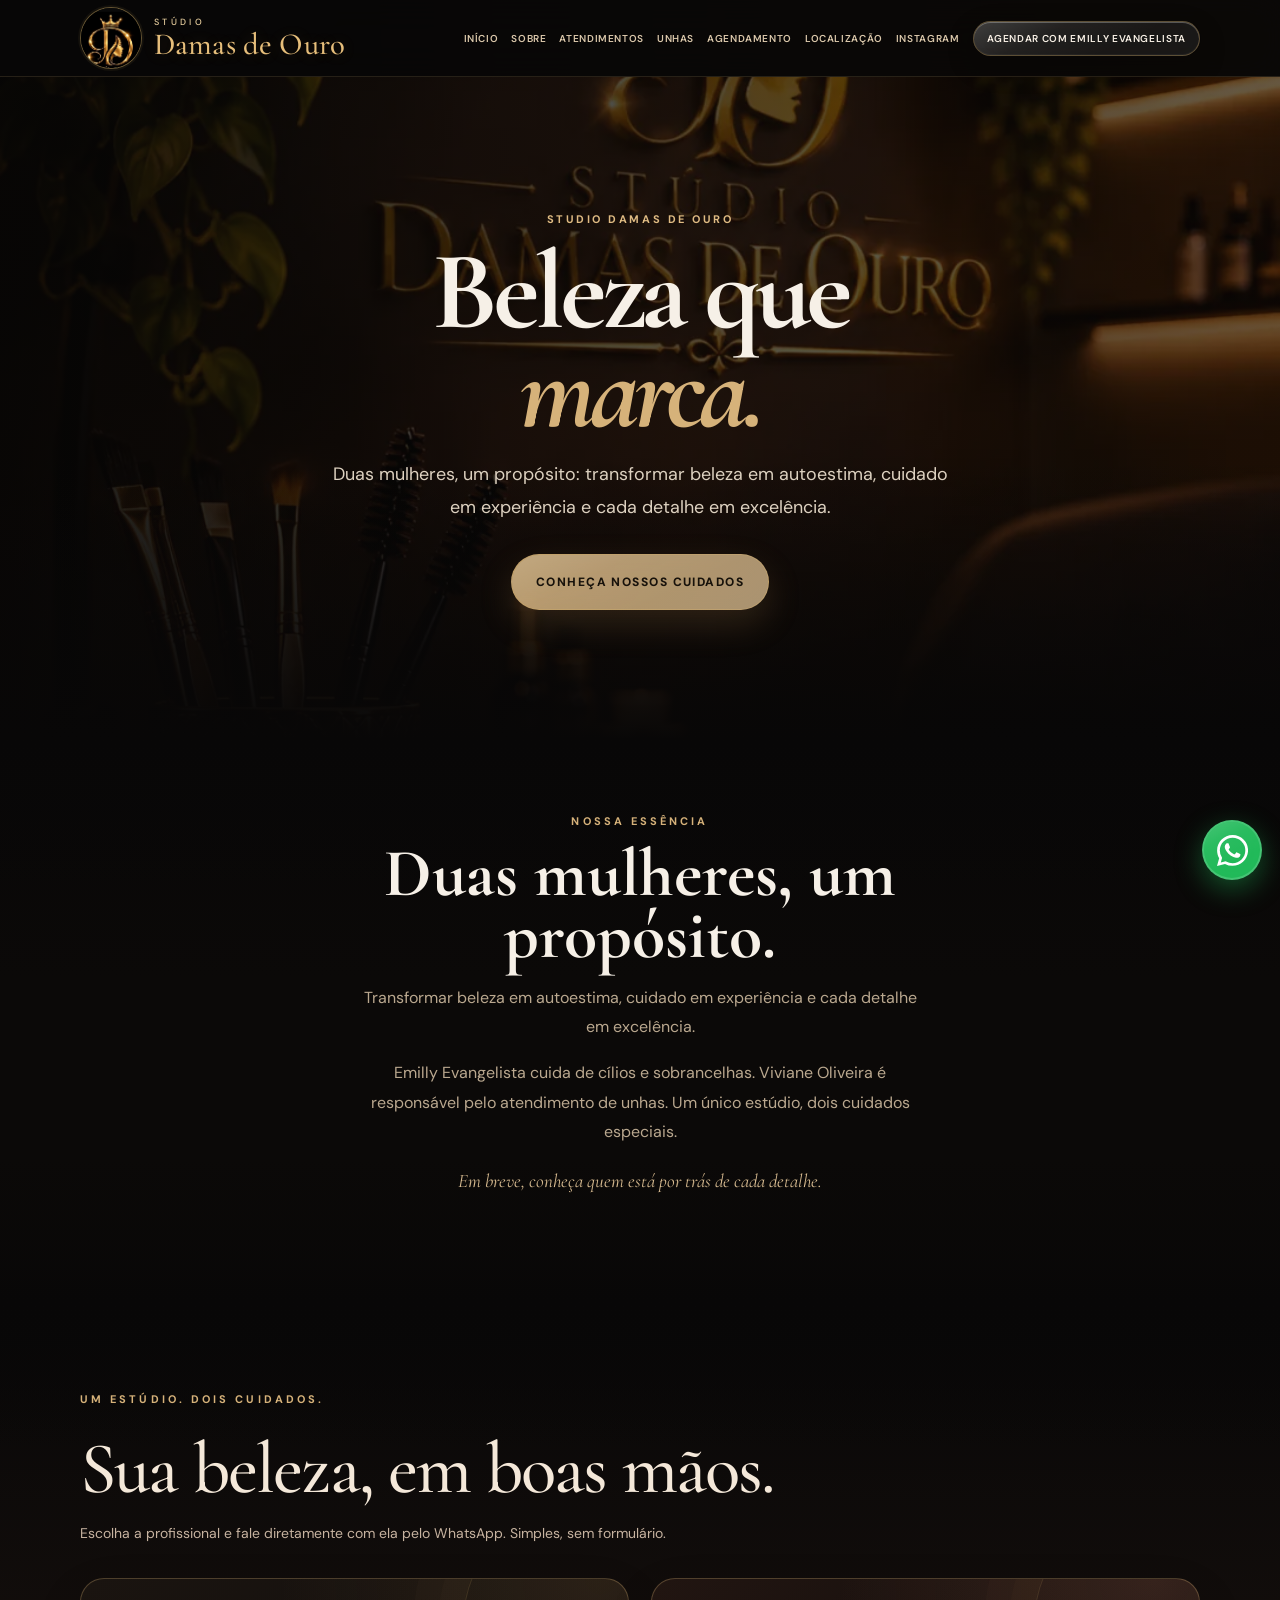
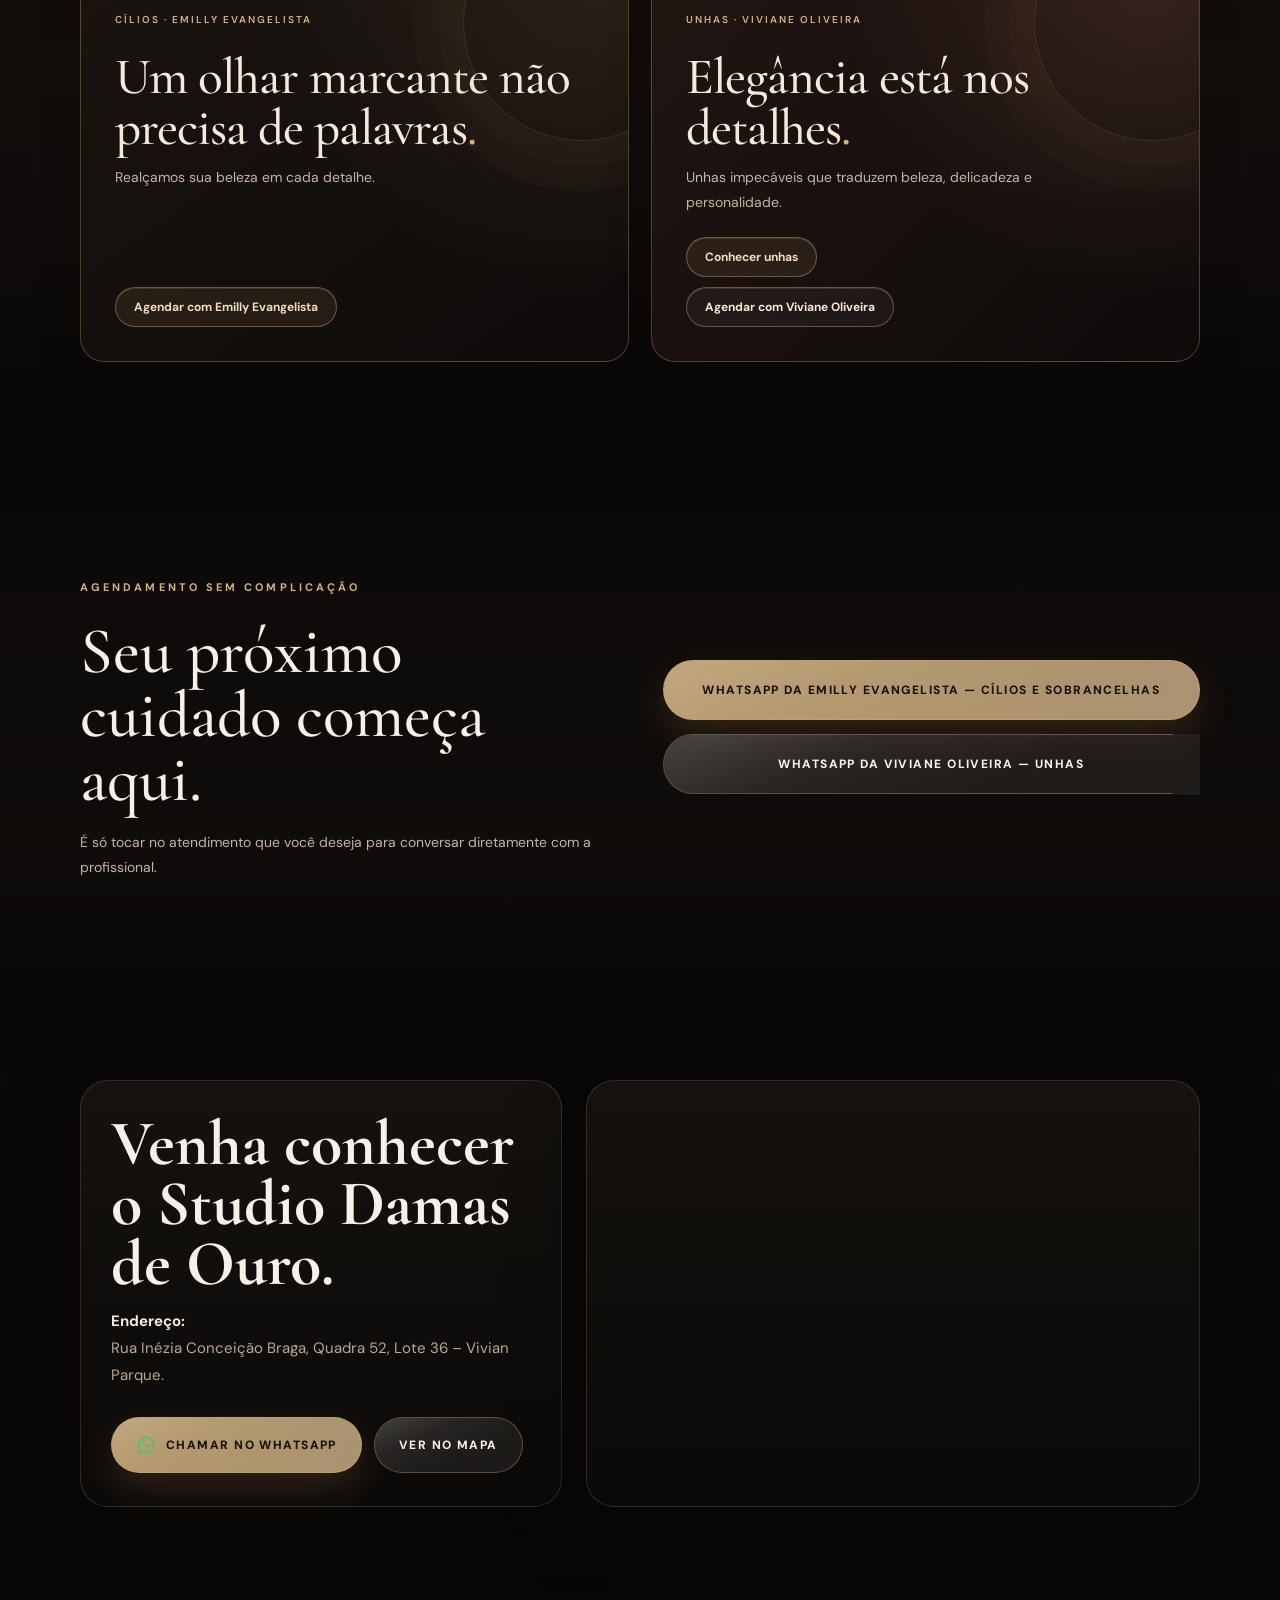
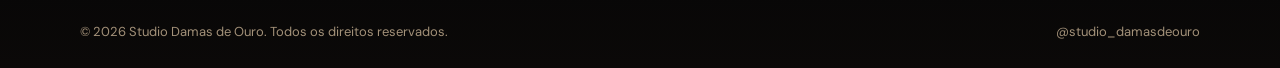
==== commit 44a35c00: "Remover somente textos destacados na seção de localização" ====
--- a/index.html
+++ b/index.html
@@ -507,11 +507,9 @@
     <section class="section" id="localizacao">
       <div class="wrap contact-grid">
         <div class="contact-info reveal">
-          <span class="eyebrow">Contato e localização</span>
           <h2>Venha conhecer o Studio Damas de Ouro.</h2>
           <p><strong style="color:#f4eadb">Endereço:</strong><br>Rua Inézia Conceição Braga, Quadra 52, Lote 36 – Vivian Parque.</p>
-          <p><strong style="color:#f4eadb">Instagram:</strong> @studio_damasdeouro<br><strong style="color:#f4eadb">WhatsApp:</strong> (62) 98649-0797</p>
-          <p class="address-note" style="font-size:12px;color:#ab9b86;line-height:1.6">O botão abre o trajeto até o endereço informado. Confira o ponto marcado pelo Google Maps antes de sair.</p><div class="contact-actions">
+<div class="contact-actions">
             <a class="cta" href="https://wa.me/5562986490797?text=Ol%C3%A1%21%20Gostaria%20de%20agendar%20um%20hor%C3%A1rio%20no%20Studio%20Damas%20de%20Ouro." target="_blank" rel="noopener noreferrer">
               <svg class="wa-icon wa-inline" viewBox="0 0 32 32" aria-hidden="true"><path fill="currentColor" d="M19.11 17.21c-.28-.14-1.65-.81-1.9-.9-.25-.09-.43-.14-.62.14-.19.28-.71.9-.87 1.08-.16.19-.33.21-.61.07-.28-.14-1.17-.43-2.23-1.36-.83-.74-1.39-1.65-1.55-1.93-.16-.28-.02-.43.12-.57.12-.12.28-.33.42-.5.14-.16.19-.28.28-.47.09-.19.05-.35-.02-.5-.07-.14-.62-1.49-.85-2.04-.22-.53-.45-.45-.62-.46l-.53-.01c-.19 0-.5.07-.76.35-.26.28-1 1-.1 2.44.9 1.44 2.56 4 6.2 5.45.87.37 1.55.59 2.08.76.87.28 1.66.24 2.29.15.7-.1 2.15-.88 2.46-1.73.31-.85.31-1.57.22-1.73-.09-.16-.26-.26-.54-.4zM16.27 27h-.01a11 11 0 0 1-5.6-1.53l-.4-.24-4.16 1.09 1.11-4.06-.26-.42a11.02 11.02 0 1 1 9.32 5.16zm9.36-20.35A13.1 13.1 0 0 0 16.34 3C9.11 3 3.23 8.88 3.22 16.11c0 2.32.61 4.59 1.78 6.59L3 29l6.44-1.69a13.05 13.05 0 0 0 6.88 1.97h.01c7.23 0 13.11-5.88 13.11-13.11 0-3.5-1.37-6.79-3.81-9.23z"/></svg>
               Chamar no WhatsApp 
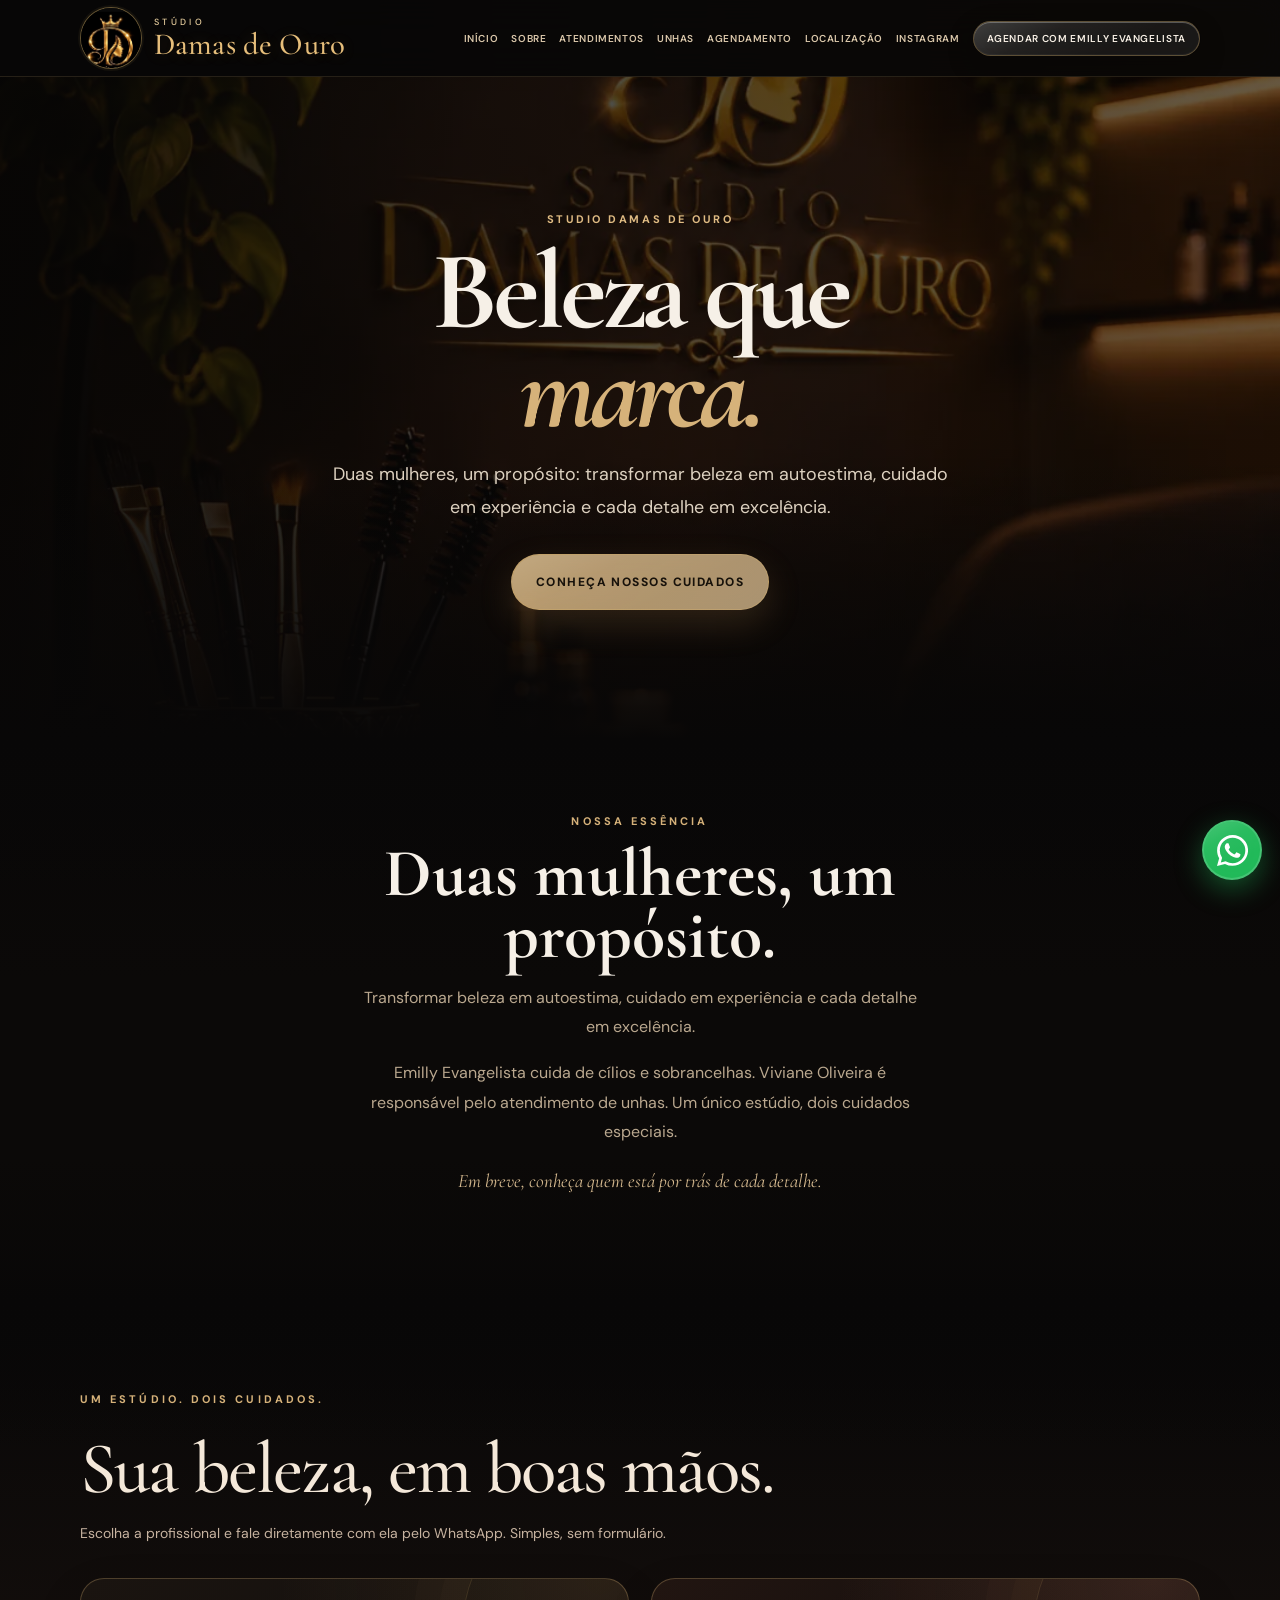
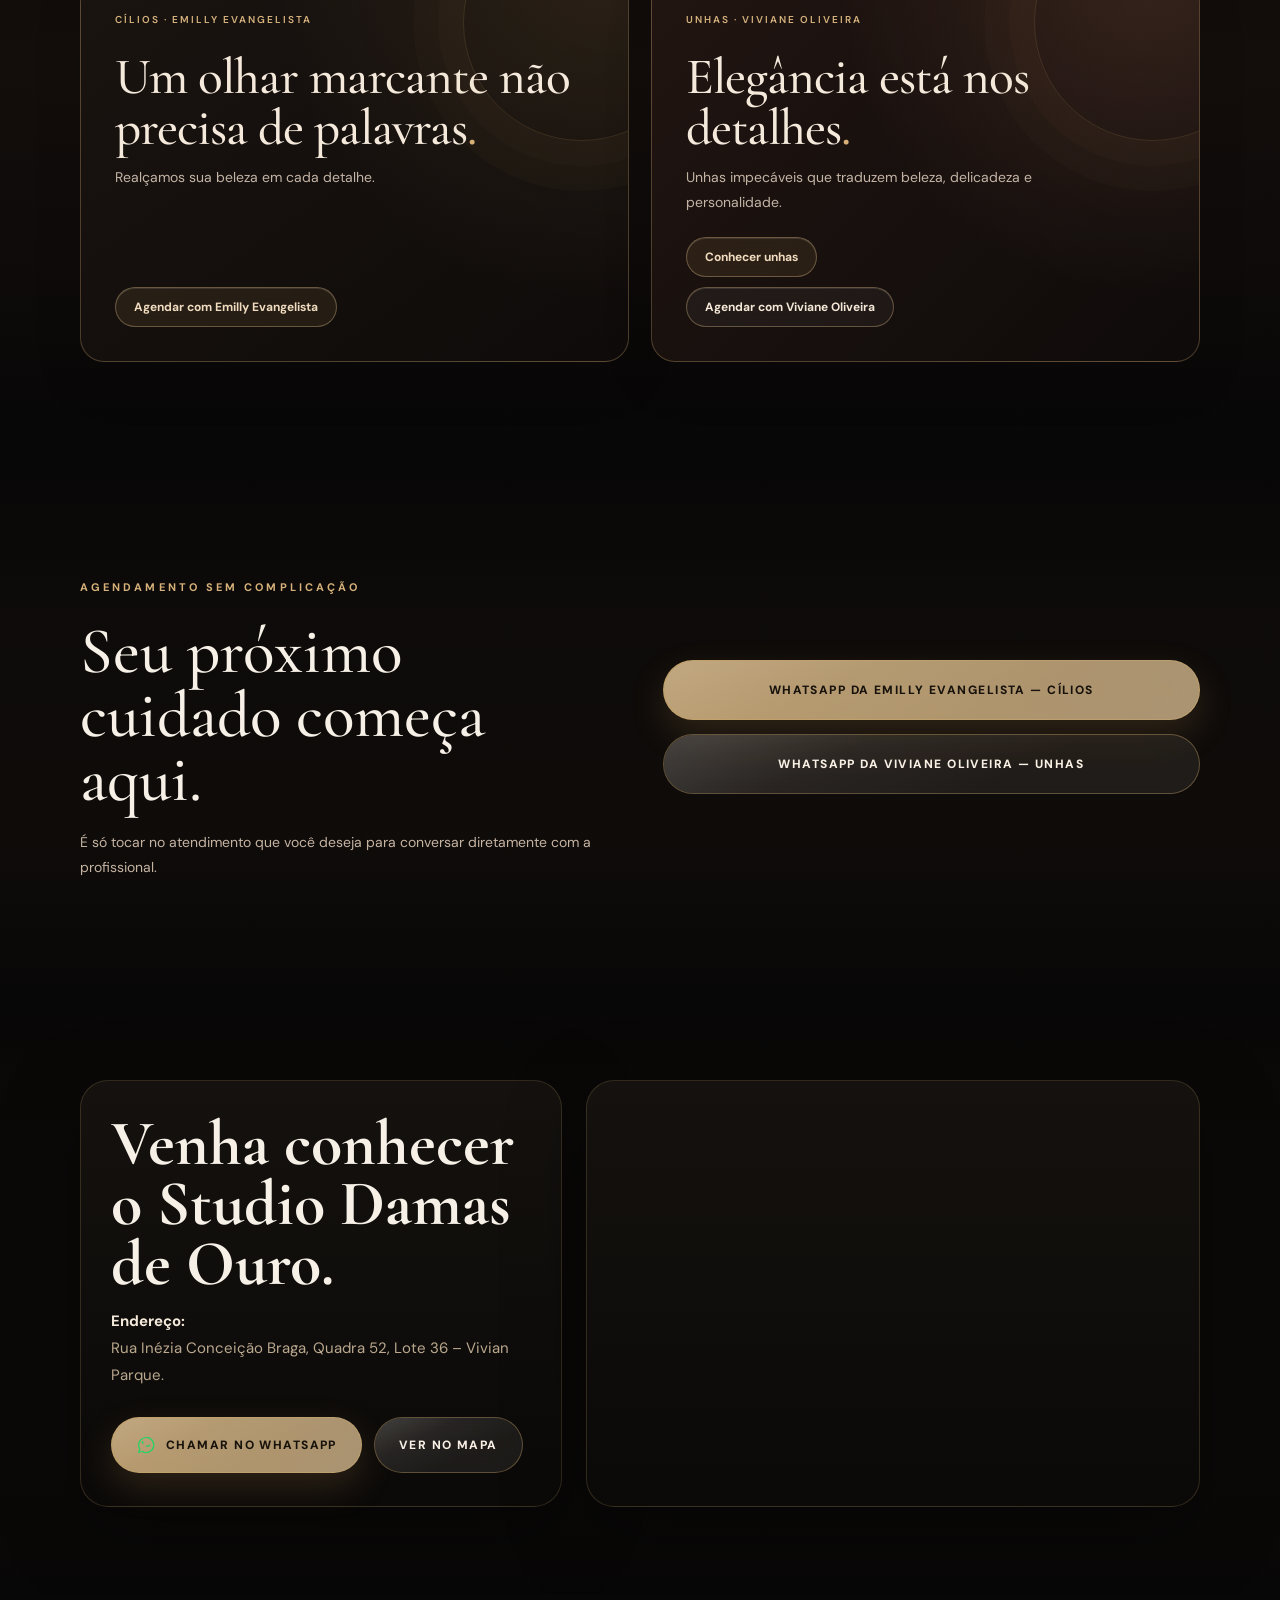
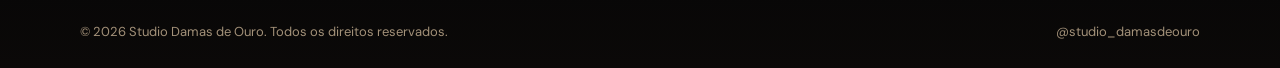
==== commit 775f2bf2: "Remover sobrancelhas do botão de agendamento da Emilly" ====
--- a/index.html
+++ b/index.html
@@ -498,7 +498,7 @@
       <p>É só tocar no atendimento que você deseja para conversar diretamente com a profissional.</p>
     </div>
     <div class="direct-booking-actions reveal">
-      <a class="cta" href="https://wa.me/5562986490797?text=Ol%C3%A1%2C%20Emilly!%20Vim%20pelo%20site%20Studio%20Damas%20de%20Ouro%20e%20gostaria%20de%20agendar%20um%20atendimento%20de%20c%C3%ADlios%20ou%20sobrancelhas.%20Pode%20me%20informar%20os%20hor%C3%A1rios%3F" target="_blank" rel="noopener noreferrer">WhatsApp da Emilly Evangelista — cílios e sobrancelhas</a>
+      <a class="cta" href="https://wa.me/5562986490797?text=Ol%C3%A1%2C%20Emilly!%20Vim%20pelo%20site%20Studio%20Damas%20de%20Ouro%20e%20gostaria%20de%20agendar%20um%20atendimento%20de%20c%C3%ADlios%20ou%20sobrancelhas.%20Pode%20me%20informar%20os%20hor%C3%A1rios%3F" target="_blank" rel="noopener noreferrer">WhatsApp da Emilly Evangelista — cílios</a>
       <a class="cta outline" href="https://wa.me/5562984552295?text=Ol%C3%A1%2C%20Viviane!%20Vim%20pelo%20site%20Studio%20Damas%20de%20Ouro%20e%20gostaria%20de%20agendar%20um%20atendimento%20de%20unhas.%20Pode%20me%20informar%20os%20hor%C3%A1rios%3F" target="_blank" rel="noopener noreferrer">WhatsApp da Viviane Oliveira — unhas</a>
     </div>
   </div>
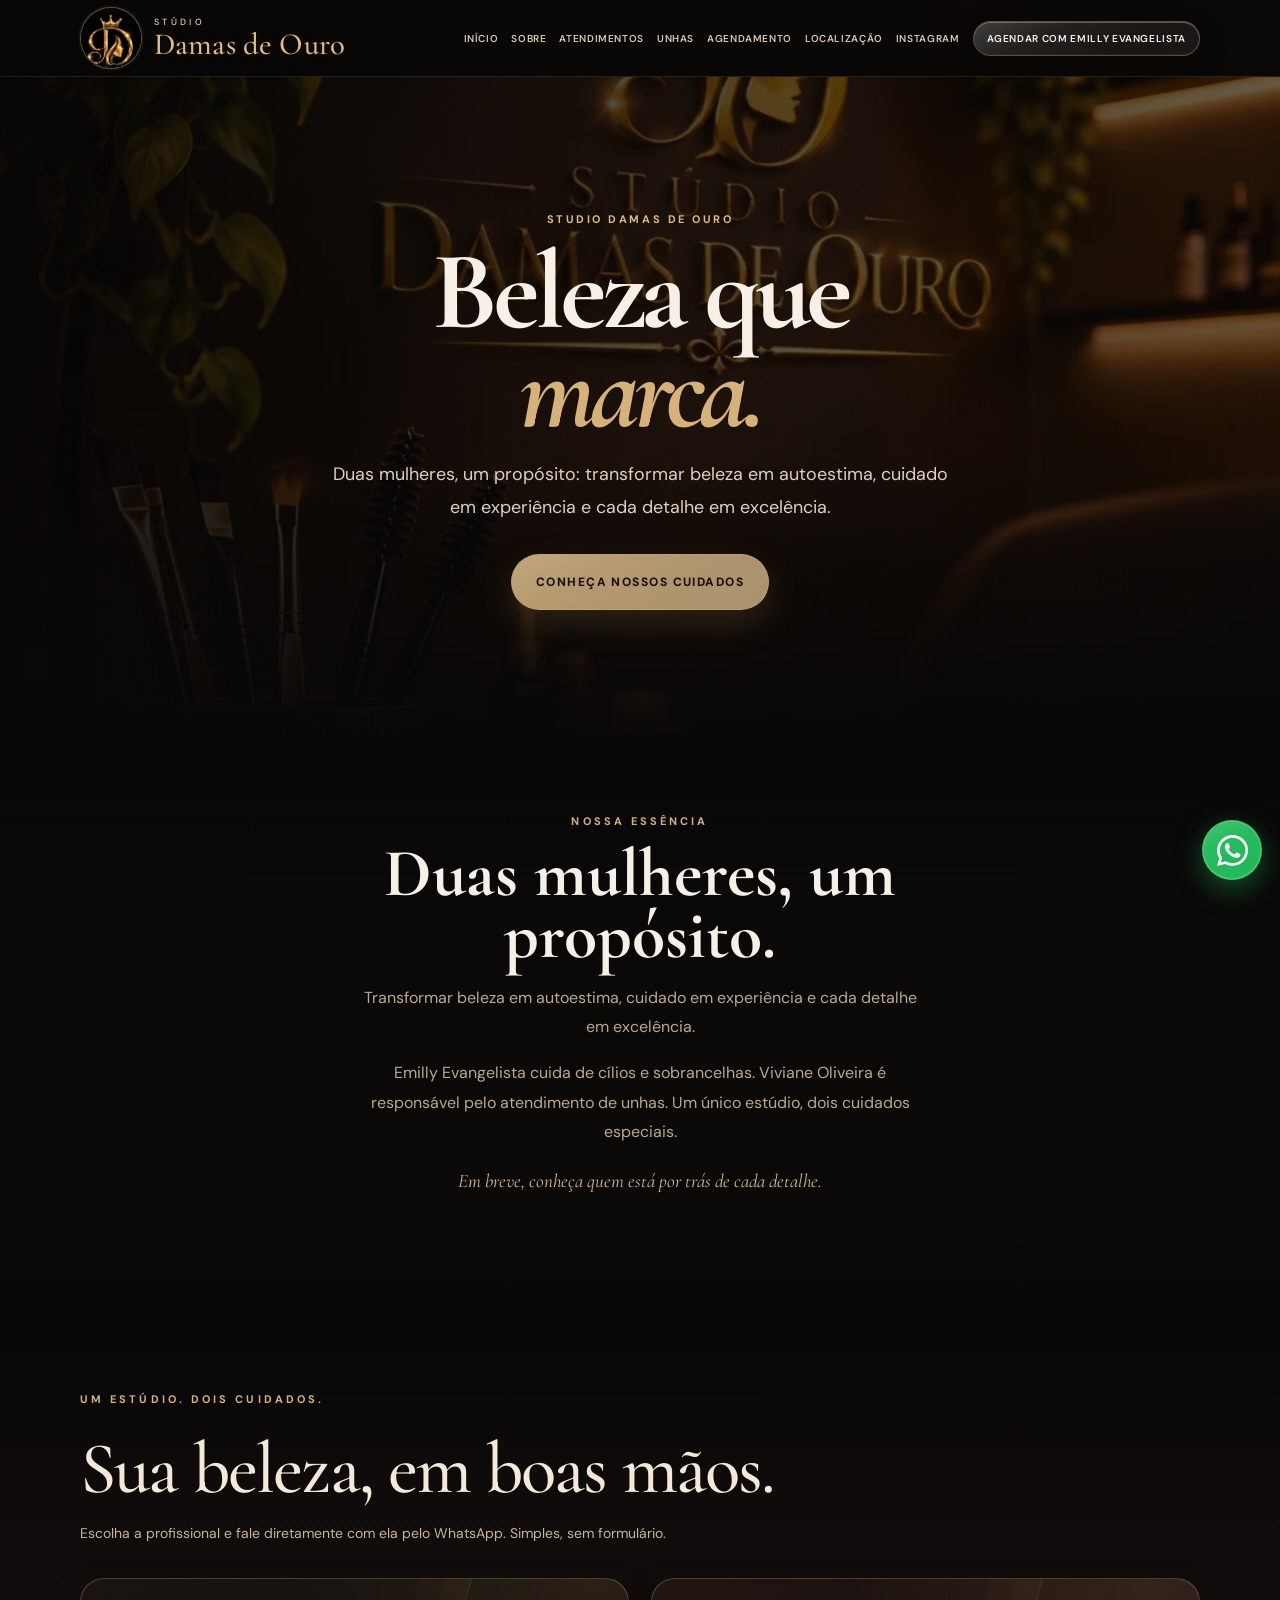
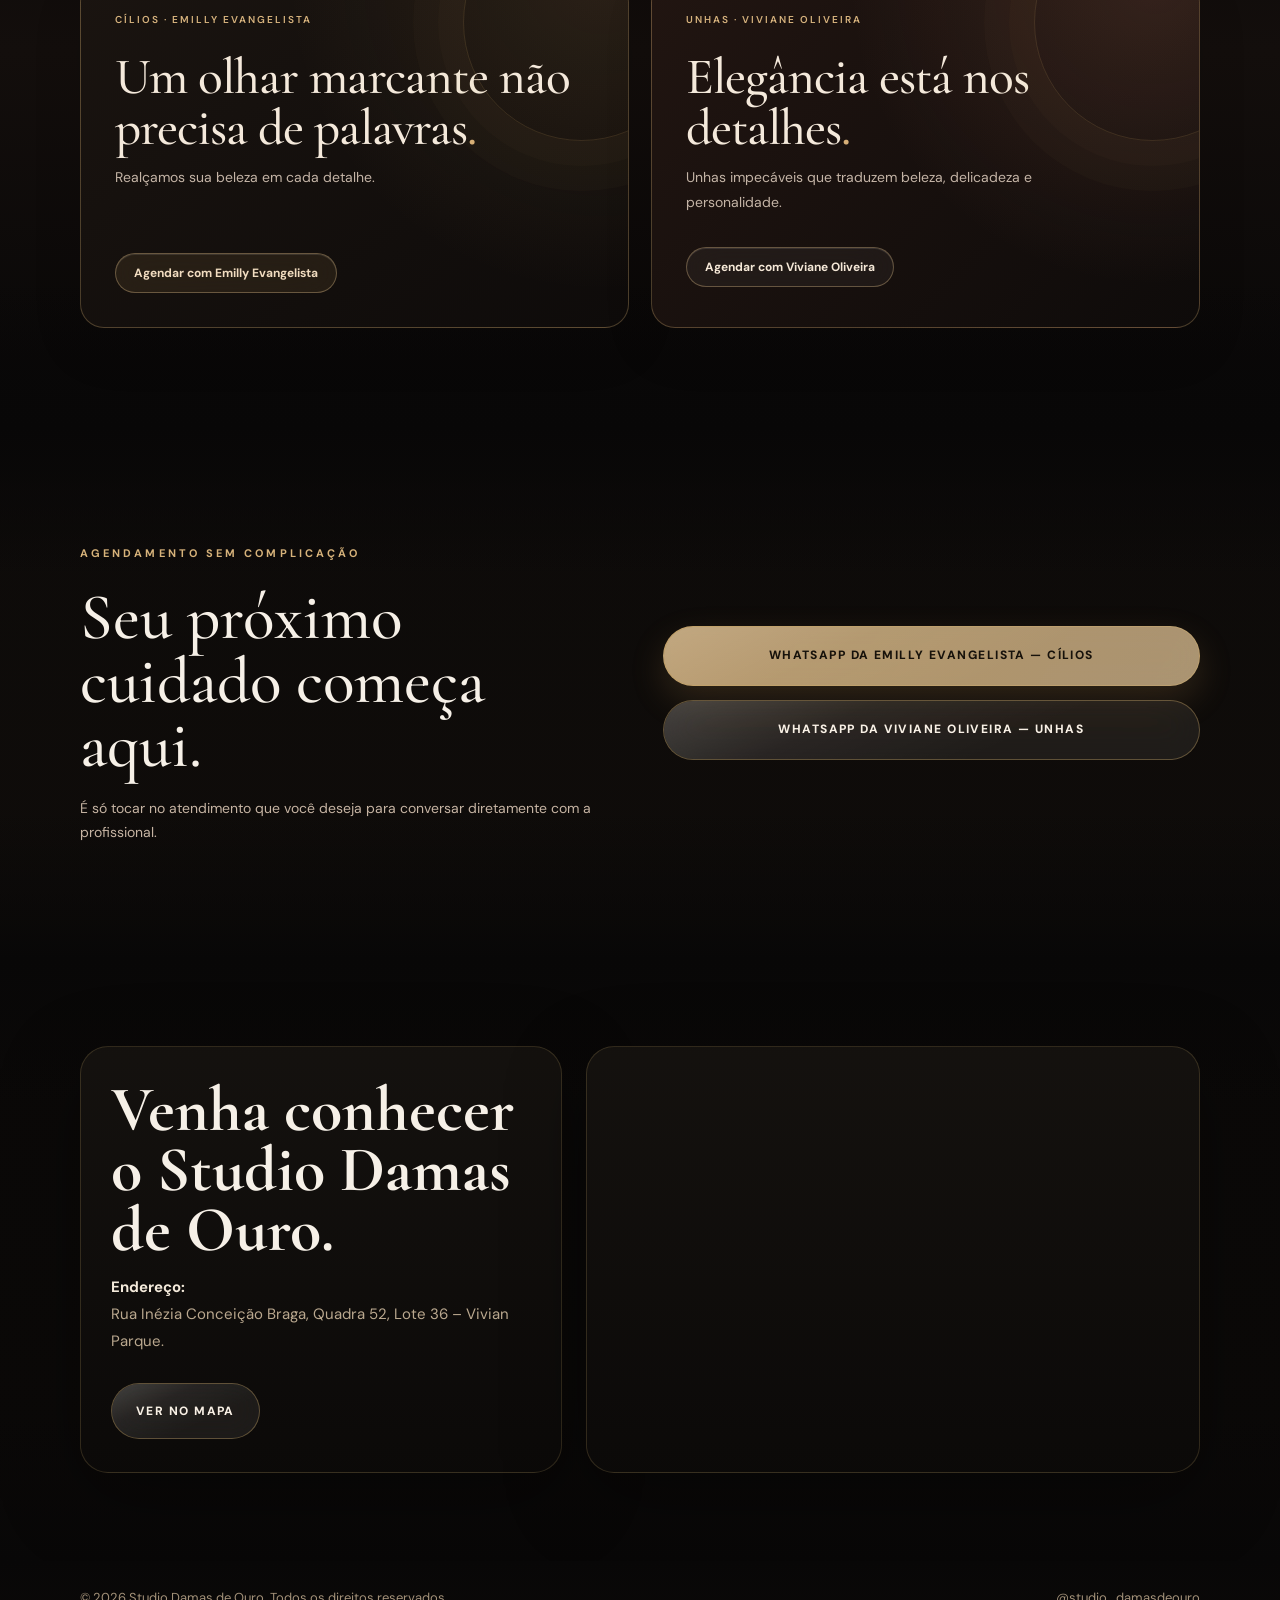
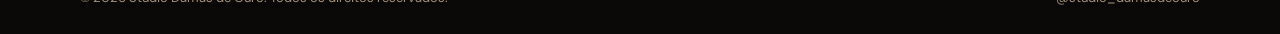
==== commit d6467b37: "Remover botões Conhecer unhas e Chamar no WhatsApp da localização" ====
--- a/index.html
+++ b/index.html
@@ -483,7 +483,7 @@
         <span class="specialty-index">UNHAS · VIVIANE OLIVEIRA</span>
         <h3>Elegância está nos detalhes<span class="specialty-dot">.</span></h3>
         <p>Unhas impecáveis que traduzem beleza, delicadeza e personalidade.</p>
-        <a class="specialty-cta" href="/unhas.html">Conhecer unhas</a>
+        
         <a class="specialty-cta specialty-cta-secondary" href="https://wa.me/5562984552295?text=Ol%C3%A1%2C%20Viviane!%20Vim%20pelo%20site%20Studio%20Damas%20de%20Ouro%20e%20gostaria%20de%20agendar%20um%20atendimento%20de%20unhas.%20Pode%20me%20informar%20os%20hor%C3%A1rios%3F" target="_blank" rel="noopener noreferrer">Agendar com Viviane Oliveira</a>
       </article>
     </div>
@@ -510,10 +510,7 @@
           <h2>Venha conhecer o Studio Damas de Ouro.</h2>
           <p><strong style="color:#f4eadb">Endereço:</strong><br>Rua Inézia Conceição Braga, Quadra 52, Lote 36 – Vivian Parque.</p>
 <div class="contact-actions">
-            <a class="cta" href="https://wa.me/5562986490797?text=Ol%C3%A1%21%20Gostaria%20de%20agendar%20um%20hor%C3%A1rio%20no%20Studio%20Damas%20de%20Ouro." target="_blank" rel="noopener noreferrer">
-              <svg class="wa-icon wa-inline" viewBox="0 0 32 32" aria-hidden="true"><path fill="currentColor" d="M19.11 17.21c-.28-.14-1.65-.81-1.9-.9-.25-.09-.43-.14-.62.14-.19.28-.71.9-.87 1.08-.16.19-.33.21-.61.07-.28-.14-1.17-.43-2.23-1.36-.83-.74-1.39-1.65-1.55-1.93-.16-.28-.02-.43.12-.57.12-.12.28-.33.42-.5.14-.16.19-.28.28-.47.09-.19.05-.35-.02-.5-.07-.14-.62-1.49-.85-2.04-.22-.53-.45-.45-.62-.46l-.53-.01c-.19 0-.5.07-.76.35-.26.28-1 1-.1 2.44.9 1.44 2.56 4 6.2 5.45.87.37 1.55.59 2.08.76.87.28 1.66.24 2.29.15.7-.1 2.15-.88 2.46-1.73.31-.85.31-1.57.22-1.73-.09-.16-.26-.26-.54-.4zM16.27 27h-.01a11 11 0 0 1-5.6-1.53l-.4-.24-4.16 1.09 1.11-4.06-.26-.42a11.02 11.02 0 1 1 9.32 5.16zm9.36-20.35A13.1 13.1 0 0 0 16.34 3C9.11 3 3.23 8.88 3.22 16.11c0 2.32.61 4.59 1.78 6.59L3 29l6.44-1.69a13.05 13.05 0 0 0 6.88 1.97h.01c7.23 0 13.11-5.88 13.11-13.11 0-3.5-1.37-6.79-3.81-9.23z"/></svg>
-              Chamar no WhatsApp 
-            </a>
+            
             <a class="cta outline" href="https://www.google.com/maps/dir/?api=1&destination=Rua%20In%C3%A9zia%20Concei%C3%A7%C3%A3o%20Braga%2C%20Quadra%2052%2C%20Lote%2036%2C%20Vivian%20Parque%2C%20An%C3%A1polis%2C%20GO%2C%20Brasil" target="_blank" rel="noopener noreferrer">Ver no mapa</a>
           </div>
         </div>
